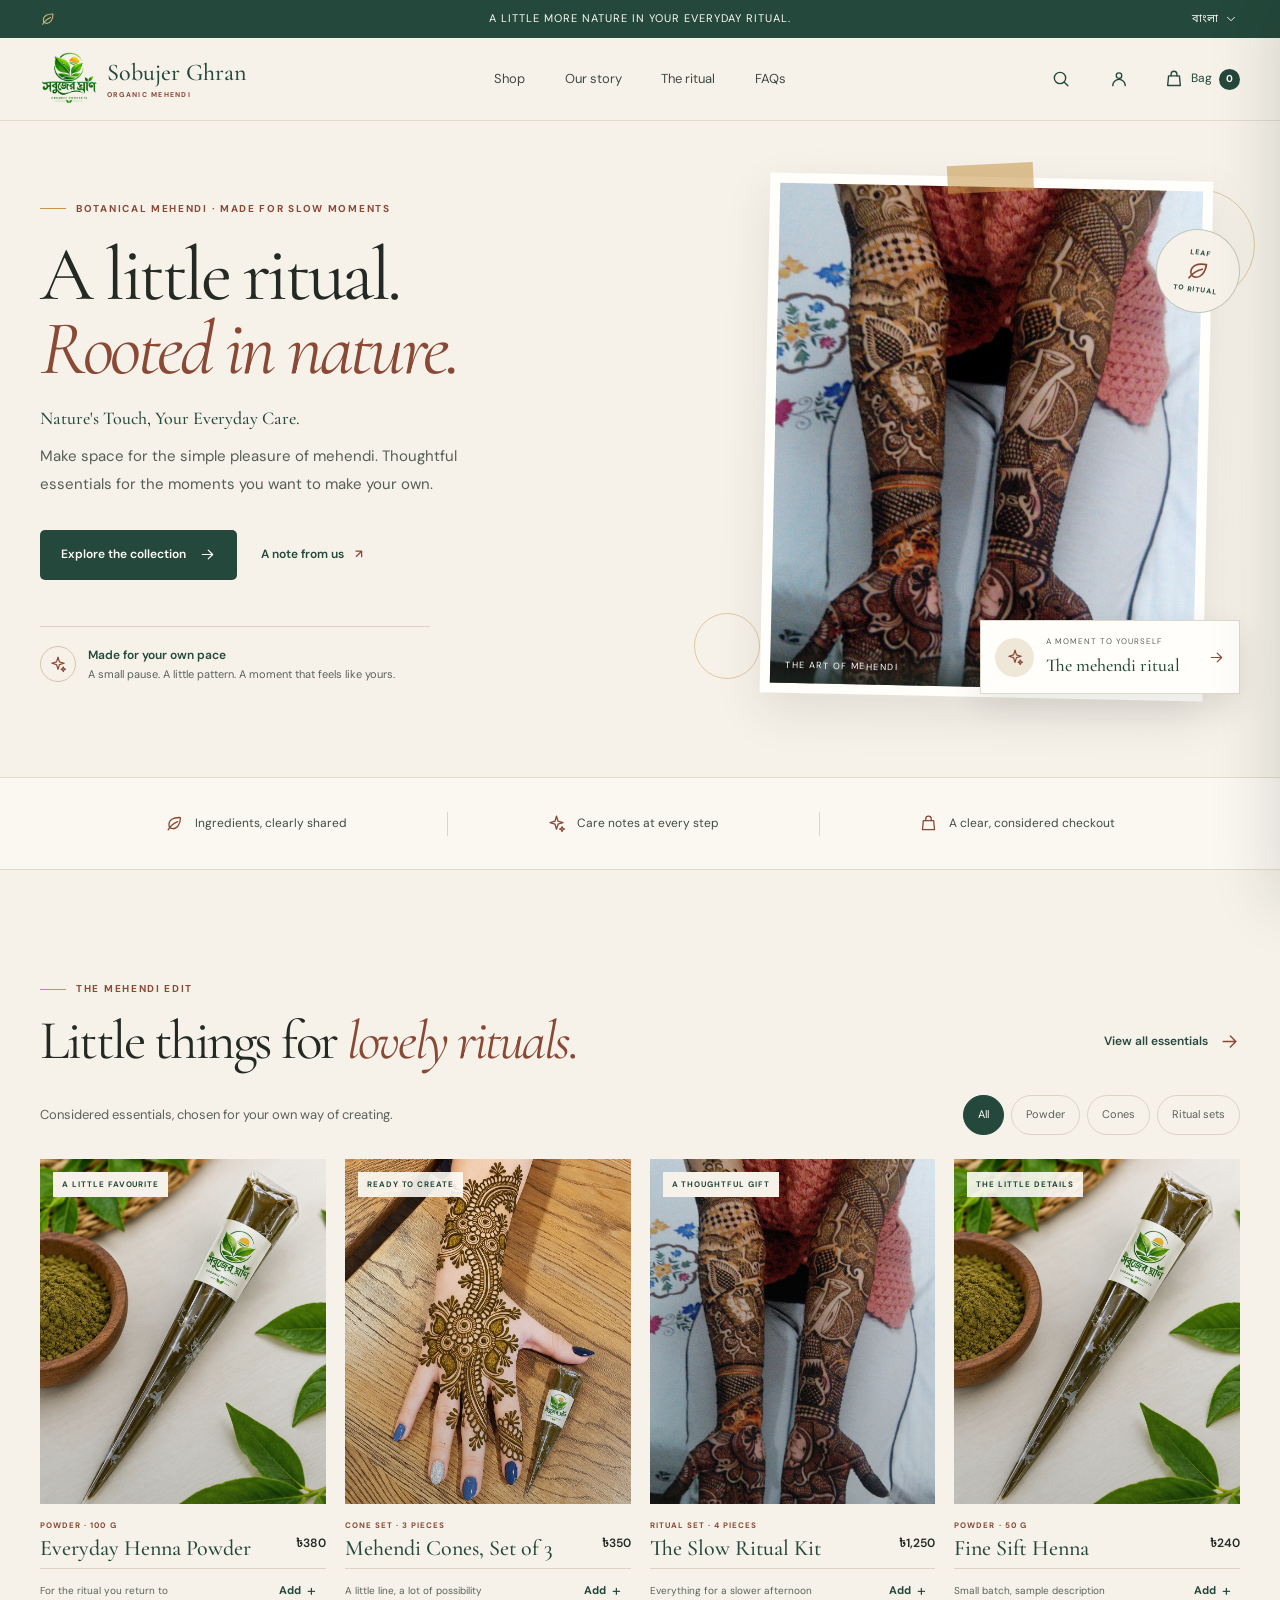
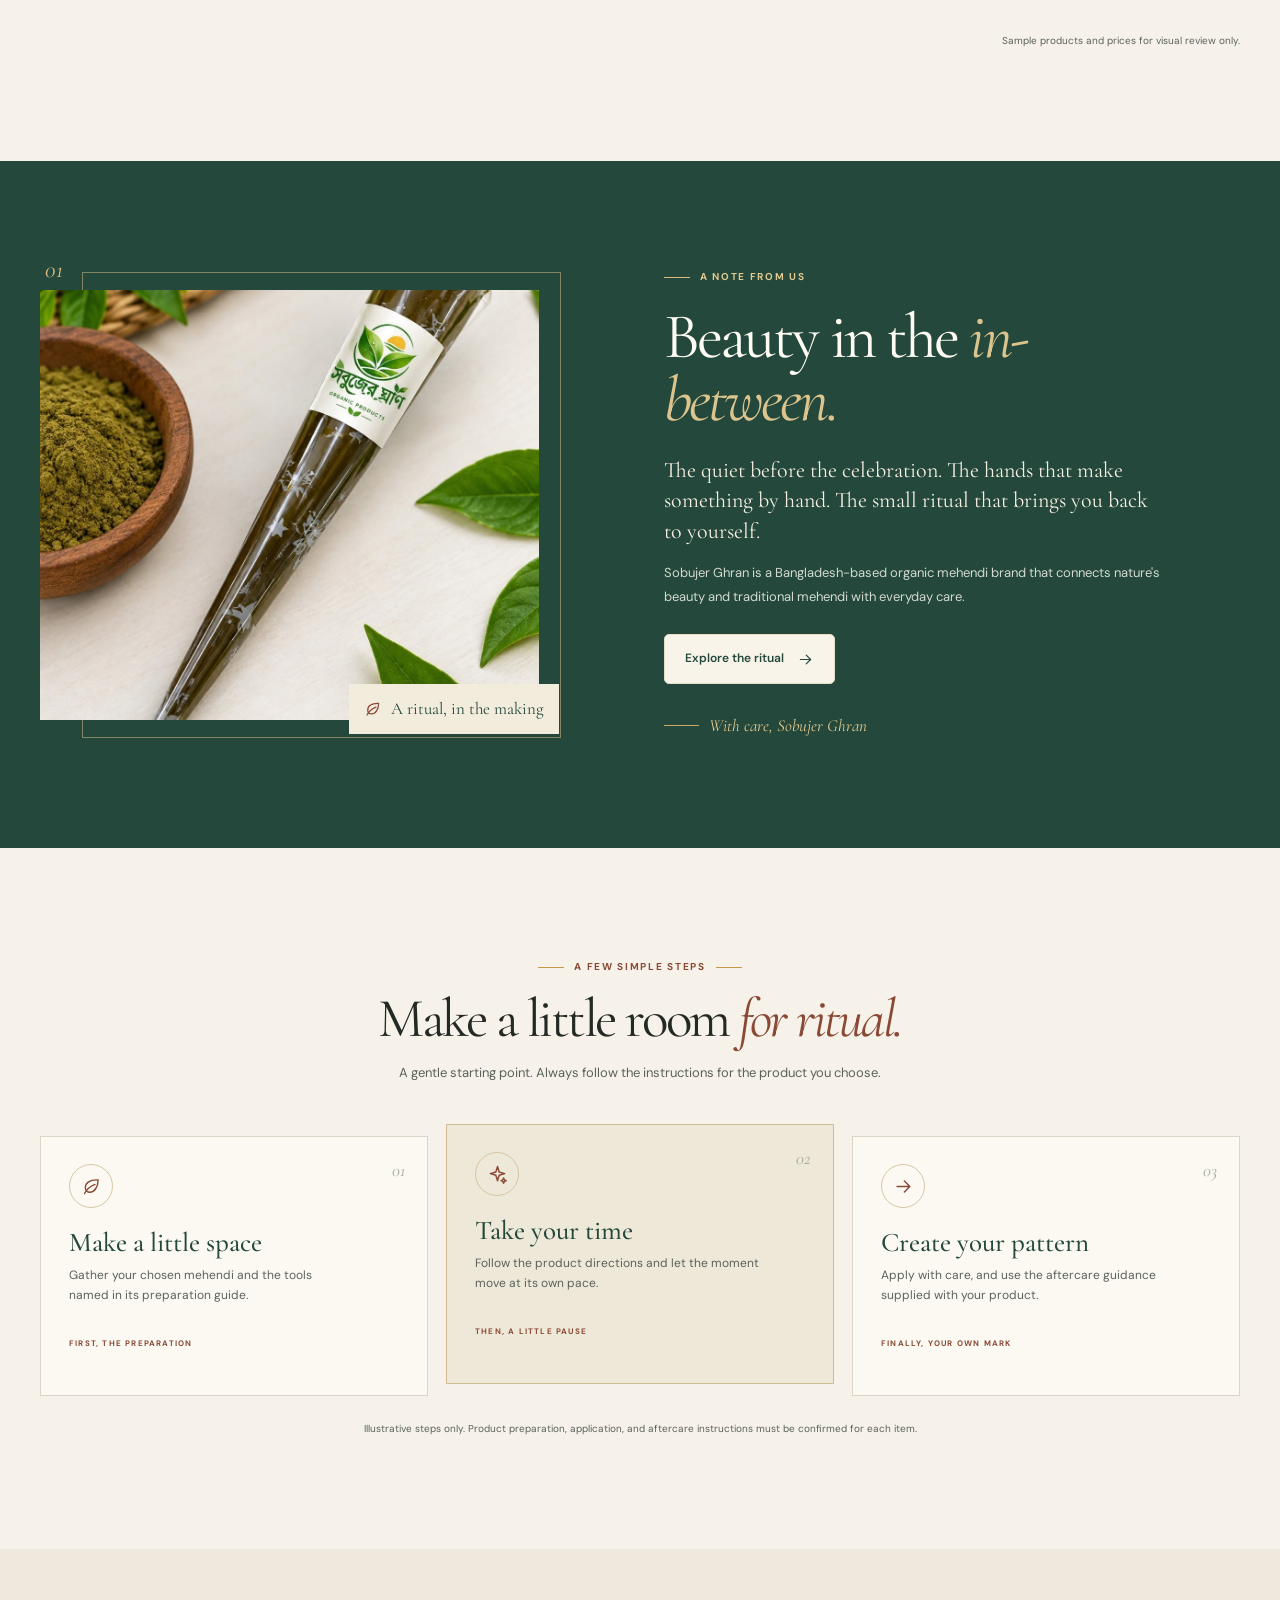
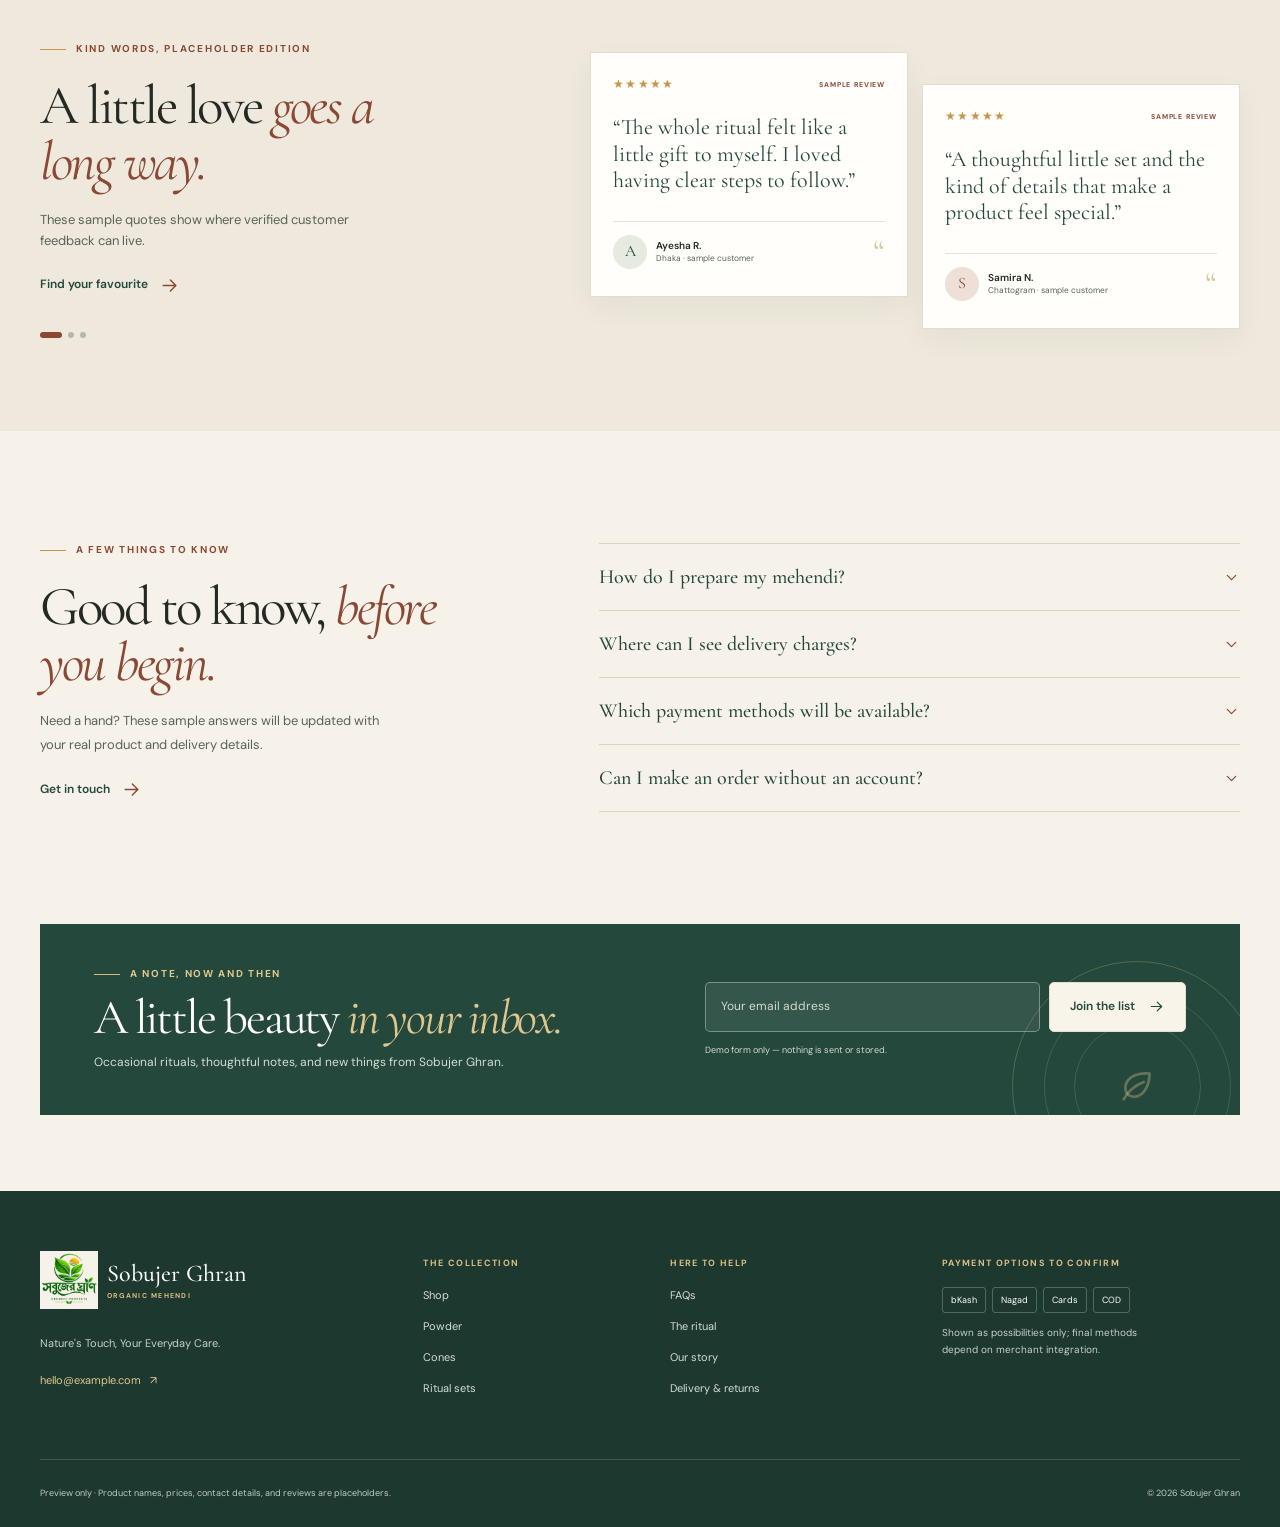
==== index.html @ e9e66926 "Initial website upload" ====
<!doctype html>
<html lang="en">
  <head>
    <meta charset="utf-8">
    <meta name="viewport" content="width=device-width, initial-scale=1">
    <meta name="theme-color" content="#f6f2e9">
    <meta name="description" content="Sobujer Ghran (সবুজের ঘ্রাণ) — Nature's Touch, Your Everyday Care.">
    <title>Sobujer Ghran (সবুজের ঘ্রাণ) — Organic Mehendi</title>
    <link rel="preconnect" href="https://fonts.googleapis.com">
    <link rel="preconnect" href="https://fonts.gstatic.com" crossorigin>
    <link href="https://fonts.googleapis.com/css2?family=Cormorant+Garamond:wght@400;500;600&family=DM+Sans:wght@400;500;600;700&family=Noto+Sans+Bengali:wght@400;500;600;700&family=Noto+Serif+Bengali:wght@400;500;600&display=swap" rel="stylesheet">
    <link rel="stylesheet" href="styles.css">
    <script src="app.js" defer></script>
  </head>
  <body>
    <svg class="icon-library" aria-hidden="true" xmlns="http://www.w3.org/2000/svg">
      <symbol id="i-arrow" viewBox="0 0 24 24"><path d="M4.75 12h14.5M13 5.75 19.25 12 13 18.25"/></symbol>
      <symbol id="i-bag" viewBox="0 0 24 24"><path d="M5.5 8.25h13l1.1 11.5H4.4l1.1-11.5Z"/><path d="M8.5 8.25v-2a3.5 3.5 0 0 1 7 0v2"/></symbol>
      <symbol id="i-search" viewBox="0 0 24 24"><circle cx="10.8" cy="10.8" r="6.8"/><path d="m16 16 4.2 4.2"/></symbol>
      <symbol id="i-user" viewBox="0 0 24 24"><circle cx="12" cy="8" r="3.3"/><path d="M4.5 20a7.5 7.5 0 0 1 15 0"/></symbol>
      <symbol id="i-menu" viewBox="0 0 24 24"><path d="M4 7h16M4 12h16M4 17h16"/></symbol>
      <symbol id="i-close" viewBox="0 0 24 24"><path d="m6 6 12 12M18 6 6 18"/></symbol>
      <symbol id="i-leaf" viewBox="0 0 24 24"><path d="M19.5 4.5C10 4 5 7.8 5 13.2c0 3.1 2.2 5.3 5.1 5.3 5.3 0 9.4-5.8 9.4-14Z"/><path d="M4 20c2.7-5 6.7-8.3 12-10.4"/></symbol>
      <symbol id="i-spark" viewBox="0 0 24 24"><path d="m12 2.8 1.9 6.3 6.3 1.9-6.3 1.9-1.9 6.3-1.9-6.3-6.3-1.9 6.3-1.9L12 2.8Z"/><path d="m19 16 .9 2.1L22 19l-2.1.9L19 22l-.9-2.1L16 19l2.1-.9L19 16Z"/></symbol>
      <symbol id="i-star" viewBox="0 0 24 24"><path d="m12 3 2.7 5.5 6.1.9-4.4 4.3 1 6.1-5.4-2.9-5.4 2.9 1-6.1-4.4-4.3 6.1-.9L12 3Z"/></symbol>
      <symbol id="i-chevron" viewBox="0 0 24 24"><path d="m6 9 6 6 6-6"/></symbol>
    </svg>

    <a class="skip-link" href="#main" data-i18n="skip">Skip to content</a>

    <div class="announcement">
      <div class="announcement__inner">
        <span class="announcement__leaf" aria-hidden="true"><svg class="icon"><use href="#i-leaf"></use></svg></span>
        <p data-i18n="announcement">A little more nature in your everyday ritual.</p>
        <button class="language-switch" id="languageSwitch" type="button" aria-label="Switch language">
          <span data-i18n="language">বাংলা</span>
          <svg class="icon icon--small" aria-hidden="true"><use href="#i-chevron"></use></svg>
        </button>
      </div>
    </div>

    <header class="site-header">
      <div class="header__inner">
        <a class="wordmark" href="#top" aria-label="Sobujer Ghran home" data-i18n-aria="brand.home">
          <img class="wordmark__logo" src="public/brand-assets/logo.png" alt="">
          <span class="wordmark__copy"><span class="wordmark__name" data-i18n="brand.name">Sobujer Ghran</span>
          <span class="wordmark__descriptor" data-i18n="descriptor">ORGANIC MEHENDI</span></span>
        </a>

        <nav class="desktop-nav" id="primaryNav" aria-label="Primary navigation">
          <a href="#shop" data-i18n="nav.shop">Shop</a>
          <a href="#story" data-i18n="nav.story">Our story</a>
          <a href="#ritual" data-i18n="nav.ritual">The ritual</a>
          <a href="#faq" data-i18n="nav.faq">FAQs</a>
        </nav>

        <div class="header-actions">
          <button class="icon-button" id="searchToggle" type="button" aria-label="Search products" data-i18n-aria="search.aria" aria-expanded="false" aria-controls="searchPanel">
            <svg class="icon" aria-hidden="true"><use href="#i-search"></use></svg>
          </button>
          <button class="icon-button account-link" id="accountPreview" type="button" aria-label="Customer account preview">
            <svg class="icon" aria-hidden="true"><use href="#i-user"></use></svg>
          </button>
          <button class="cart-button" id="cartToggle" type="button" aria-label="Open shopping bag" data-i18n-aria="cart.open">
            <svg class="icon" aria-hidden="true"><use href="#i-bag"></use></svg>
            <span class="cart-button__label" data-i18n="bag">Bag</span>
            <span class="cart-count" id="cartCount" aria-label="0 items">0</span>
          </button>
          <button class="icon-button menu-toggle" id="menuToggle" type="button" aria-label="Open menu" data-i18n-aria="menu.open" aria-expanded="false" aria-controls="primaryNav">
            <svg class="icon" aria-hidden="true"><use href="#i-menu"></use></svg>
          </button>
        </div>
      </div>

      <div class="search-panel" id="searchPanel" hidden>
        <label for="productSearch" data-i18n="search.label">Find your ritual</label>
        <div class="search-panel__field">
          <svg class="icon" aria-hidden="true"><use href="#i-search"></use></svg>
          <input id="productSearch" type="search" autocomplete="off" placeholder="Try “henna powder”" data-i18n-placeholder="search.placeholder">
          <button class="search-panel__close" id="searchClose" type="button" aria-label="Close search" data-i18n-aria="search.close">
            <svg class="icon" aria-hidden="true"><use href="#i-close"></use></svg>
          </button>
        </div>
      </div>
    </header>

    <nav class="mobile-dock" aria-label="Mobile navigation">
      <a href="#top" class="mobile-dock__item is-current">
        <svg class="icon" aria-hidden="true"><use href="#i-leaf"></use></svg><span data-i18n="mobile.home">Home</span>
      </a>
      <a href="#shop" class="mobile-dock__item">
        <svg class="icon" aria-hidden="true"><use href="#i-bag"></use></svg><span data-i18n="mobile.shop">Shop</span>
      </a>
      <button class="mobile-dock__item" id="mobileSearch" type="button">
        <svg class="icon" aria-hidden="true"><use href="#i-search"></use></svg><span data-i18n="mobile.search">Search</span>
      </button>
      <button class="mobile-dock__item" id="accountMobile" type="button">
        <svg class="icon" aria-hidden="true"><use href="#i-user"></use></svg><span data-i18n="mobile.account">Account</span>
      </button>
    </nav>

    <main id="main">
      <section class="hero section-wrap" id="top" aria-labelledby="heroTitle">
        <div class="hero__copy">
          <p class="eyebrow"><span class="eyebrow__rule"></span><span data-i18n="hero.eyebrow">BOTANICAL MEHENDI · MADE FOR SLOW MOMENTS</span></p>
          <h1 id="heroTitle"><span data-i18n="hero.line1">A little ritual.</span><br><em data-i18n="hero.line2">Rooted in nature.</em></h1>
          <p class="hero__tagline" data-i18n="brand.tagline">Nature's Touch, Your Everyday Care.</p>
          <p class="hero__description" data-i18n="hero.description">Make space for the simple pleasure of mehendi. Thoughtful essentials for the moments you want to make your own.</p>
          <div class="hero__actions">
            <a class="button button--primary" href="#shop"><span data-i18n="hero.cta">Explore the collection</span><svg class="icon" aria-hidden="true"><use href="#i-arrow"></use></svg></a>
            <a class="text-link" href="#story"><span data-i18n="hero.secondary">A note from us</span><span aria-hidden="true">↗</span></a>
          </div>
          <div class="hero__note">
            <div class="hero__note-mark"><svg class="icon" aria-hidden="true"><use href="#i-spark"></use></svg></div>
            <p><strong data-i18n="hero.noteTitle">Made for your own pace</strong><span data-i18n="hero.note">A small pause. A little pattern. A moment that feels like yours.</span></p>
          </div>
        </div>

        <div class="hero__visual" aria-label="Mehendi inspiration">
          <div class="hero__photo-frame">
            <img src="public/brand-assets/mehndi-ceremony.jpg" alt="Traditional mehendi designs on a pair of hands" data-i18n-alt="hero.imageAlt" fetchpriority="high" width="960" height="1620">
            <span class="hero__photo-caption"><span data-i18n="hero.photoCaption">THE ART OF MEHENDI</span><span>01 / 04</span></span>
          </div>
          <div class="hero__seal" aria-hidden="true"><span>LEAF</span><svg class="icon"><use href="#i-leaf"></use></svg><span>TO RITUAL</span></div>
          <div class="hero__product-note">
            <span class="hero__product-note-icon"><svg class="icon" aria-hidden="true"><use href="#i-spark"></use></svg></span>
            <span><small data-i18n="hero.cardKicker">A MOMENT TO YOURSELF</small><strong data-i18n="hero.cardTitle">The mehendi ritual</strong></span>
            <svg class="icon hero__product-note-arrow" aria-hidden="true"><use href="#i-arrow"></use></svg>
          </div>
          <span class="hero__ornament hero__ornament--one" aria-hidden="true"></span>
          <span class="hero__ornament hero__ornament--two" aria-hidden="true"></span>
        </div>
      </section>

      <section class="promise-strip" aria-label="Our approach">
        <div class="promise-strip__inner">
          <div class="promise"><svg class="icon" aria-hidden="true"><use href="#i-leaf"></use></svg><span data-i18n="promise.ingredients">Ingredients, clearly shared</span></div>
          <span class="promise-separator" aria-hidden="true"></span>
          <div class="promise"><svg class="icon" aria-hidden="true"><use href="#i-spark"></use></svg><span data-i18n="promise.care">Care notes at every step</span></div>
          <span class="promise-separator" aria-hidden="true"></span>
          <div class="promise"><svg class="icon" aria-hidden="true"><use href="#i-bag"></use></svg><span data-i18n="promise.checkout">A clear, considered checkout</span></div>
        </div>
      </section>

      <section class="shop-section section-wrap section-space" id="shop" aria-labelledby="shopTitle">
        <div class="section-heading">
          <div>
            <p class="eyebrow"><span class="eyebrow__rule"></span><span data-i18n="shop.eyebrow">THE MEHENDI EDIT</span></p>
            <h2 id="shopTitle"><span data-i18n="shop.titleStart">Little things for</span> <em data-i18n="shop.titleEnd">lovely rituals.</em></h2>
          </div>
          <a class="text-link section-heading__link" href="#shop"><span data-i18n="shop.link">View all essentials</span><svg class="icon" aria-hidden="true"><use href="#i-arrow"></use></svg></a>
        </div>
        <div class="product-toolbar">
          <p data-i18n="shop.subheading">Considered essentials, chosen for your own way of creating.</p>
          <div class="filter-list" role="group" aria-label="Filter products">
            <button class="filter-chip is-selected" type="button" data-filter="all" aria-pressed="true" data-i18n="filter.all">All</button>
            <button class="filter-chip" type="button" data-filter="powder" aria-pressed="false" data-i18n="filter.powder">Powder</button>
            <button class="filter-chip" type="button" data-filter="cones" aria-pressed="false" data-i18n="filter.cones">Cones</button>
            <button class="filter-chip" type="button" data-filter="sets" aria-pressed="false" data-i18n="filter.sets">Ritual sets</button>
          </div>
        </div>

        <div class="product-grid" id="productGrid">
          <article class="product-card" data-category="powder" data-search="henna powder everyday">
            <a class="product-card__image product-card__image--powder" href="#story" aria-label="View Everyday Henna Powder">
              <span class="product-card__badge" data-i18n="product.badge.bestseller">A LITTLE FAVOURITE</span>
              <img src="public/brand-assets/product-02.jpg" alt="Henna cone with a bowl of henna powder" data-i18n-alt="product.powderImageAlt" loading="lazy" width="1086" height="1448">
              <span class="product-card__quick" data-i18n="product.view">Discover</span>
            </a>
            <div class="product-card__details">
              <div><p class="product-card__type" data-i18n="product.type.powder">POWDER · 100 G</p><h3 data-i18n="product.powder">Everyday Henna Powder</h3></div>
              <span class="product-price" data-price="380"></span>
            </div>
            <div class="product-card__footer"><span data-i18n="product.detail.powder">For the ritual you return to</span><button class="add-button" type="button" data-add="powder" aria-label="Add Everyday Henna Powder to bag" data-i18n-aria="product.addAria.powder"><span data-i18n="product.add">Add</span><span aria-hidden="true">+</span></button></div>
          </article>

          <article class="product-card" data-category="cones" data-search="henna cone mehendi">
            <a class="product-card__image product-card__image--cone" href="#ritual" aria-label="View Mehendi Cones">
              <span class="product-card__badge product-card__badge--quiet" data-i18n="product.badge.ready">READY TO CREATE</span>
              <img src="public/brand-assets/product-01.png" alt="Henna cone beside an intricately decorated hand" data-i18n-alt="product.coneImageAlt" loading="lazy" width="1254" height="1254">
              <span class="product-card__quick" data-i18n="product.view">Discover</span>
            </a>
            <div class="product-card__details">
              <div><p class="product-card__type" data-i18n="product.type.cones">CONE SET · 3 PIECES</p><h3 data-i18n="product.cones">Mehendi Cones, Set of 3</h3></div>
              <span class="product-price" data-price="350"></span>
            </div>
            <div class="product-card__footer"><span data-i18n="product.detail.cones">A little line, a lot of possibility</span><button class="add-button" type="button" data-add="cones" aria-label="Add Mehendi Cones to bag" data-i18n-aria="product.addAria.cones"><span data-i18n="product.add">Add</span><span aria-hidden="true">+</span></button></div>
          </article>

          <article class="product-card" data-category="sets" data-search="ritual kit henna set">
            <a class="product-card__image product-card__image--kit" href="#ritual" aria-label="View The Slow Ritual Kit">
              <span class="product-card__badge" data-i18n="product.badge.gift">A THOUGHTFUL GIFT</span>
              <img src="public/brand-assets/mehndi-ceremony.jpg" alt="Hands decorated with traditional mehendi" data-i18n-alt="product.kitImageAlt" loading="lazy" width="960" height="1620">
              <span class="product-card__quick" data-i18n="product.view">Discover</span>
            </a>
            <div class="product-card__details">
              <div><p class="product-card__type" data-i18n="product.type.kit">RITUAL SET · 4 PIECES</p><h3 data-i18n="product.kit">The Slow Ritual Kit</h3></div>
              <span class="product-price" data-price="1250"></span>
            </div>
            <div class="product-card__footer"><span data-i18n="product.detail.kit">Everything for a slower afternoon</span><button class="add-button" type="button" data-add="kit" aria-label="Add The Slow Ritual Kit to bag" data-i18n-aria="product.addAria.kit"><span data-i18n="product.add">Add</span><span aria-hidden="true">+</span></button></div>
          </article>

          <article class="product-card" data-category="powder" data-search="henna powder detail fine">
            <a class="product-card__image product-card__image--detail" href="#story" aria-label="View Fine Sift Henna">
              <span class="product-card__badge product-card__badge--quiet" data-i18n="product.badge.detail">THE LITTLE DETAILS</span>
              <img src="public/brand-assets/product-02.jpg" alt="Henna cone with a bowl of henna powder" data-i18n-alt="product.powderImageAlt" loading="lazy" width="1086" height="1448">
              <span class="product-card__quick" data-i18n="product.view">Discover</span>
            </a>
            <div class="product-card__details">
              <div><p class="product-card__type" data-i18n="product.type.fine">POWDER · 50 G</p><h3 data-i18n="product.fine">Fine Sift Henna</h3></div>
              <span class="product-price" data-price="240"></span>
            </div>
            <div class="product-card__footer"><span data-i18n="product.detail.fine">Small batch, sample description</span><button class="add-button" type="button" data-add="fine" aria-label="Add Fine Sift Henna to bag" data-i18n-aria="product.addAria.fine"><span data-i18n="product.add">Add</span><span aria-hidden="true">+</span></button></div>
          </article>
        </div>
        <p class="empty-search" id="emptySearch" hidden data-i18n="search.empty">No matching rituals yet. Try another word.</p>
        <p class="sample-note" data-i18n="sample.note">Sample products and prices for visual review only.</p>
      </section>

      <section class="story-section" id="story" aria-labelledby="storyTitle">
        <div class="story-section__inner section-wrap">
          <div class="story-photo">
            <img src="public/brand-assets/product-02.jpg" alt="Henna cone with a bowl of henna powder" data-i18n-alt="story.imageAlt" loading="lazy" width="1086" height="1448">
            <div class="story-photo__caption"><svg class="icon" aria-hidden="true"><use href="#i-leaf"></use></svg><span data-i18n="story.imageCaption">A ritual, in the making</span></div>
            <span class="story-photo__number" aria-hidden="true">01</span>
          </div>
          <div class="story-copy">
            <p class="eyebrow eyebrow--light"><span class="eyebrow__rule"></span><span data-i18n="story.eyebrow">A NOTE FROM US</span></p>
            <h2 id="storyTitle"><span data-i18n="story.titleStart">Beauty in the</span> <em data-i18n="story.titleEnd">in-between.</em></h2>
            <p class="story-copy__lead" data-i18n="story.lead">The quiet before the celebration. The hands that make something by hand. The small ritual that brings you back to yourself.</p>
            <p class="story-copy__body" data-i18n="story.body">Sobujer Ghran is a Bangladesh-based organic mehendi brand that connects nature's beauty and traditional mehendi with everyday care.</p>
            <a class="button button--light" href="#ritual"><span data-i18n="story.cta">Explore the ritual</span><svg class="icon" aria-hidden="true"><use href="#i-arrow"></use></svg></a>
            <div class="story-signoff"><span class="story-signoff__line"></span><span data-i18n="story.signoff">With care, Sobujer Ghran</span></div>
          </div>
        </div>
      </section>

      <section class="ritual-section section-wrap section-space" id="ritual" aria-labelledby="ritualTitle">
        <div class="section-heading section-heading--center">
          <div>
            <p class="eyebrow eyebrow--center"><span class="eyebrow__rule"></span><span data-i18n="ritual.eyebrow">A FEW SIMPLE STEPS</span><span class="eyebrow__rule"></span></p>
            <h2 id="ritualTitle"><span data-i18n="ritual.titleStart">Make a little room</span> <em data-i18n="ritual.titleEnd">for ritual.</em></h2>
            <p class="section-heading__description" data-i18n="ritual.description">A gentle starting point. Always follow the instructions for the product you choose.</p>
          </div>
        </div>
        <div class="ritual-steps">
          <article class="ritual-step">
            <span class="ritual-step__number">01</span>
            <span class="ritual-step__icon"><svg class="icon" aria-hidden="true"><use href="#i-leaf"></use></svg></span>
            <h3 data-i18n="ritual.step1.title">Make a little space</h3>
            <p data-i18n="ritual.step1.body">Gather your chosen mehendi and the tools named in its preparation guide.</p>
            <span class="ritual-step__foot">FIRST, THE PREPARATION</span>
          </article>
          <article class="ritual-step ritual-step--featured">
            <span class="ritual-step__number">02</span>
            <span class="ritual-step__icon"><svg class="icon" aria-hidden="true"><use href="#i-spark"></use></svg></span>
            <h3 data-i18n="ritual.step2.title">Take your time</h3>
            <p data-i18n="ritual.step2.body">Follow the product directions and let the moment move at its own pace.</p>
            <span class="ritual-step__foot">THEN, A LITTLE PAUSE</span>
          </article>
          <article class="ritual-step">
            <span class="ritual-step__number">03</span>
            <span class="ritual-step__icon"><svg class="icon" aria-hidden="true"><use href="#i-arrow"></use></svg></span>
            <h3 data-i18n="ritual.step3.title">Create your pattern</h3>
            <p data-i18n="ritual.step3.body">Apply with care, and use the aftercare guidance supplied with your product.</p>
            <span class="ritual-step__foot">FINALLY, YOUR OWN MARK</span>
          </article>
        </div>
        <p class="ritual-disclaimer" data-i18n="ritual.disclaimer">Illustrative steps only. Product preparation, application, and aftercare instructions must be confirmed for each item.</p>
      </section>

      <section class="review-section" aria-labelledby="reviewTitle">
        <div class="review-section__inner section-wrap">
          <div class="review-intro">
            <p class="eyebrow"><span class="eyebrow__rule"></span><span data-i18n="review.eyebrow">KIND WORDS, PLACEHOLDER EDITION</span></p>
            <h2 id="reviewTitle"><span data-i18n="review.titleStart">A little love</span> <em data-i18n="review.titleEnd">goes a long way.</em></h2>
            <p data-i18n="review.description">These sample quotes show where verified customer feedback can live.</p>
            <a class="text-link" href="#shop"><span data-i18n="review.cta">Find your favourite</span><svg class="icon" aria-hidden="true"><use href="#i-arrow"></use></svg></a>
            <div class="review-pager" aria-hidden="true"><span class="review-pager__active"></span><span></span><span></span></div>
          </div>
          <div class="review-cards">
            <figure class="review-card review-card--one">
              <div class="review-card__stars" aria-label="Five out of five sample stars" data-i18n-aria="review.stars"><span>★★★★★</span><small data-i18n="review.sample">SAMPLE REVIEW</small></div>
              <blockquote data-i18n="review.quote1">“The whole ritual felt like a little gift to myself. I loved having clear steps to follow.”</blockquote>
              <figcaption><span class="review-avatar">A</span><span><strong data-i18n="review.name1">Ayesha R.</strong><small data-i18n="review.location1">Dhaka · sample customer</small></span><span class="review-card__mark">“</span></figcaption>
            </figure>
            <figure class="review-card review-card--two">
              <div class="review-card__stars" aria-label="Five out of five sample stars" data-i18n-aria="review.stars"><span>★★★★★</span><small data-i18n="review.sample">SAMPLE REVIEW</small></div>
              <blockquote data-i18n="review.quote2">“A thoughtful little set and the kind of details that make a product feel special.”</blockquote>
              <figcaption><span class="review-avatar review-avatar--clay">S</span><span><strong data-i18n="review.name2">Samira N.</strong><small data-i18n="review.location2">Chattogram · sample customer</small></span><span class="review-card__mark">“</span></figcaption>
            </figure>
          </div>
        </div>
      </section>

      <section class="faq-section section-wrap section-space" id="faq" aria-labelledby="faqTitle">
        <div class="faq-intro">
          <p class="eyebrow"><span class="eyebrow__rule"></span><span data-i18n="faq.eyebrow">A FEW THINGS TO KNOW</span></p>
          <h2 id="faqTitle"><span data-i18n="faq.titleStart">Good to know,</span> <em data-i18n="faq.titleEnd">before you begin.</em></h2>
          <p data-i18n="faq.description">Need a hand? These sample answers will be updated with your real product and delivery details.</p>
          <a class="text-link" href="#footer"><span data-i18n="faq.contact">Get in touch</span><svg class="icon" aria-hidden="true"><use href="#i-arrow"></use></svg></a>
        </div>
        <div class="faq-list">
          <details class="faq-item">
            <summary><span data-i18n="faq.q1">How do I prepare my mehendi?</span><svg class="icon" aria-hidden="true"><use href="#i-chevron"></use></svg></summary>
            <p data-i18n="faq.a1">Preparation varies by product. Follow the directions supplied with the item you choose; the ritual steps above are illustrative only.</p>
          </details>
          <details class="faq-item">
            <summary><span data-i18n="faq.q2">Where can I see delivery charges?</span><svg class="icon" aria-hidden="true"><use href="#i-chevron"></use></svg></summary>
            <p data-i18n="faq.a2">In the finished store, delivery availability, estimated timing, and any charge should be shown for your area before you place an order.</p>
          </details>
          <details class="faq-item">
            <summary><span data-i18n="faq.q3">Which payment methods will be available?</span><svg class="icon" aria-hidden="true"><use href="#i-chevron"></use></svg></summary>
            <p data-i18n="faq.a3">bKash, Nagad, cards, and Cash on Delivery are possibilities, subject to merchant integration and service coverage. This visual prototype does not process payments.</p>
          </details>
          <details class="faq-item">
            <summary><span data-i18n="faq.q4">Can I make an order without an account?</span><svg class="icon" aria-hidden="true"><use href="#i-chevron"></use></svg></summary>
            <p data-i18n="faq.a4">The proposed store experience supports guest checkout. Account, order, and delivery features are not connected in this prototype.</p>
          </details>
        </div>
      </section>

      <section class="newsletter section-wrap" aria-labelledby="newsletterTitle">
        <div class="newsletter__ornament" aria-hidden="true"><svg class="icon"><use href="#i-leaf"></use></svg></div>
        <div class="newsletter__copy">
          <p class="eyebrow eyebrow--light"><span class="eyebrow__rule"></span><span data-i18n="newsletter.eyebrow">A NOTE, NOW AND THEN</span></p>
          <h2 id="newsletterTitle"><span data-i18n="newsletter.titleStart">A little beauty</span> <em data-i18n="newsletter.titleEnd">in your inbox.</em></h2>
          <p data-i18n="newsletter.description">Occasional rituals, thoughtful notes, and new things from Sobujer Ghran.</p>
        </div>
        <form class="newsletter-form" id="newsletterForm">
          <label class="sr-only" for="newsletterEmail" data-i18n="newsletter.label">Your email address</label>
          <input id="newsletterEmail" type="email" placeholder="Your email address" autocomplete="email" required data-i18n-placeholder="newsletter.placeholder">
          <button class="button button--light" type="submit"><span data-i18n="newsletter.cta">Join the list</span><svg class="icon" aria-hidden="true"><use href="#i-arrow"></use></svg></button>
          <p data-i18n="newsletter.fineprint">Demo form only — nothing is sent or stored.</p>
        </form>
      </section>
    </main>

    <footer class="site-footer" id="footer">
      <div class="footer-main section-wrap">
        <div class="footer-brand">
          <a class="wordmark wordmark--footer" href="#top" aria-label="Sobujer Ghran home" data-i18n-aria="brand.home">
            <img class="wordmark__logo" src="public/brand-assets/logo.png" alt="">
            <span class="wordmark__copy"><span class="wordmark__name" data-i18n="brand.name">Sobujer Ghran</span>
            <span class="wordmark__descriptor" data-i18n="descriptor">ORGANIC MEHENDI</span></span>
          </a>
          <p data-i18n="footer.tagline">Nature's Touch, Your Everyday Care.</p>
          <a class="footer-email" href="mailto:hello@example.com">hello@example.com <span aria-hidden="true">↗</span></a>
        </div>
        <div class="footer-column">
          <h2 data-i18n="footer.shop">THE COLLECTION</h2>
          <a href="#shop" data-i18n="nav.shop">Shop</a>
          <a href="#shop" data-i18n="filter.powder">Powder</a>
          <a href="#shop" data-i18n="filter.cones">Cones</a>
          <a href="#shop" data-i18n="filter.sets">Ritual sets</a>
        </div>
        <div class="footer-column">
          <h2 data-i18n="footer.help">HERE TO HELP</h2>
          <a href="#faq" data-i18n="nav.faq">FAQs</a>
          <a href="#ritual" data-i18n="nav.ritual">The ritual</a>
          <a href="#story" data-i18n="nav.story">Our story</a>
          <a href="#faq" data-i18n="footer.delivery">Delivery & returns</a>
        </div>
        <div class="footer-payment">
          <h2 data-i18n="footer.payment">PAYMENT OPTIONS TO CONFIRM</h2>
          <div class="payment-chips" aria-label="Potential payment options, subject to merchant setup">
            <span>bKash</span><span>Nagad</span><span>Cards</span><span>COD</span>
          </div>
          <p data-i18n="footer.paymentNote">Shown as possibilities only; final methods depend on merchant integration.</p>
        </div>
      </div>
      <div class="footer-bottom section-wrap">
        <p data-i18n="footer.demo">Preview only · Product names, prices, contact details, and reviews are placeholders.</p>
        <span>© <span id="currentYear"></span> <span data-i18n="footer.rights">Sobujer Ghran</span></span>
      </div>
    </footer>

    <div class="drawer-backdrop" id="drawerBackdrop" hidden></div>
    <aside class="cart-drawer" id="cartDrawer" aria-labelledby="cartTitle" aria-modal="true" role="dialog" aria-hidden="true" inert>
      <div class="cart-drawer__head">
        <div><p class="eyebrow"><span class="eyebrow__rule"></span><span data-i18n="cart.kicker">YOUR SELECTION</span></p><h2 id="cartTitle" data-i18n="cart.title">Your bag</h2></div>
        <button class="icon-button" id="cartClose" type="button" aria-label="Close shopping bag" data-i18n-aria="cart.close"><svg class="icon" aria-hidden="true"><use href="#i-close"></use></svg></button>
      </div>
      <div class="cart-items" id="cartItems"></div>
      <div class="cart-empty" id="cartEmpty">
        <span class="cart-empty__icon"><svg class="icon" aria-hidden="true"><use href="#i-bag"></use></svg></span>
        <h3 data-i18n="cart.emptyTitle">A little room for something lovely.</h3>
        <p data-i18n="cart.emptyBody">Your bag is waiting for its first ritual.</p>
        <a class="button button--primary" href="#shop" id="continueShopping" data-i18n="cart.continue">Explore the collection</a>
      </div>
      <div class="cart-drawer__bottom" id="cartBottom" hidden>
        <div class="cart-subtotal"><span data-i18n="cart.subtotal">Subtotal</span><strong id="cartSubtotal">৳0</strong></div>
        <p data-i18n="cart.shipping">Delivery and payment options would be confirmed at checkout.</p>
        <button class="button button--primary button--full" id="checkoutPreview" type="button"><span data-i18n="cart.checkout">Continue to checkout</span><svg class="icon" aria-hidden="true"><use href="#i-arrow"></use></svg></button>
        <span class="cart-demo-note" data-i18n="cart.demo">Preview only · no order or payment is submitted</span>
      </div>
    </aside>

    <div class="toast" id="toast" role="status" aria-live="polite" aria-atomic="true"></div>
  </body>
</html>
---- styles.css ----
:root {
  color-scheme: light;
  --forest: #24483b;
  --forest-deep: #1d382f;
  --clay: #8a4935;
  --brass: #c6954a;
  --ivory: #f6f2e9;
  --surface: #fffefa;
  --ink: #232923;
  --moss: #5b625b;
  --sand: #dcd5c7;
  --mist: #e9eee5;
  --serif: "Cormorant Garamond", "Noto Serif Bengali", Georgia, serif;
  --sans: "DM Sans", "Noto Sans Bengali", Arial, sans-serif;
  --bangla-serif: "Noto Serif Bengali", Georgia, serif;
  --radius-sm: 5px;
  --radius-md: 12px;
  --radius-lg: 20px;
  --shadow-soft: 0 18px 48px rgba(35, 41, 35, .10);
  --content: 1240px;
}

* { box-sizing: border-box; }
html { scroll-behavior: smooth; scroll-padding-top: 110px; }
body {
  margin: 0;
  background: var(--ivory);
  color: var(--ink);
  font-family: var(--sans);
  font-size: 16px;
  line-height: 1.6;
  -webkit-font-smoothing: antialiased;
}
body.drawer-open { overflow: hidden; }
button, input { font: inherit; }
button, a { -webkit-tap-highlight-color: transparent; }
button { color: inherit; }
a { color: inherit; text-decoration: none; }
img { display: block; max-width: 100%; }
svg.icon { width: 21px; height: 21px; fill: none; stroke: currentColor; stroke-width: 1.65; stroke-linecap: round; stroke-linejoin: round; }
.icon--small { width: 14px !important; height: 14px !important; }
.icon-library { position: absolute; width: 0; height: 0; overflow: hidden; }
[hidden] { display: none !important; }

:focus-visible {
  outline: 2px solid var(--forest);
  outline-offset: 2px;
  box-shadow: 0 0 0 4px var(--ivory);
}
.skip-link {
  position: fixed;
  z-index: 1000;
  top: 10px;
  left: 10px;
  transform: translateY(-160%);
  background: var(--forest);
  color: #fffefa;
  padding: 10px 16px;
  border-radius: var(--radius-sm);
}
.skip-link:focus { transform: translateY(0); }
.sr-only {
  position: absolute;
  width: 1px;
  height: 1px;
  padding: 0;
  margin: -1px;
  overflow: hidden;
  clip: rect(0, 0, 0, 0);
  white-space: nowrap;
  border: 0;
}
.section-wrap { width: min(var(--content), calc(100% - 80px)); margin-inline: auto; }
.section-space { padding-block: 112px; }

.announcement {
  min-height: 38px;
  color: #fdfbf4;
  background: var(--forest);
  font-size: 11px;
  letter-spacing: .09em;
  text-transform: uppercase;
}
.announcement__inner {
  width: min(var(--content), calc(100% - 80px));
  min-height: 38px;
  margin: auto;
  display: grid;
  grid-template-columns: 1fr auto 1fr;
  align-items: center;
}
.announcement__inner > p { margin: 0; text-align: center; }
.announcement__leaf { justify-self: start; color: #d2b37b; display: flex; }
.announcement__leaf .icon { width: 16px; height: 16px; }
.language-switch {
  justify-self: end;
  display: inline-flex;
  align-items: center;
  gap: 5px;
  min-height: 36px;
  border: 0;
  padding: 0 2px;
  color: #fdfbf4;
  background: transparent;
  cursor: pointer;
  font-size: 11px;
  letter-spacing: .06em;
}
.language-switch:hover { color: #e2c98e; }

.site-header {
  position: sticky;
  top: 0;
  z-index: 30;
  background: rgba(246, 242, 233, .97);
  border-bottom: 1px solid rgba(220, 213, 199, .75);
  backdrop-filter: blur(14px);
}
.header__inner {
  width: min(var(--content), calc(100% - 80px));
  min-height: 82px;
  margin: auto;
  display: grid;
  grid-template-columns: 1fr auto 1fr;
  align-items: center;
}
.wordmark { display: inline-flex; width: max-content; align-items: center; gap: 9px; line-height: 1; }
.wordmark__logo { width: 58px; height: 58px; flex: 0 0 58px; object-fit: contain; }
.wordmark__copy { display: flex; flex-direction: column; }
.wordmark__name { color: var(--forest); font-family: var(--serif); font-size: 24px; font-weight: 500; }
.wordmark__descriptor { margin-top: 6px; color: var(--clay); font-size: 7px; font-weight: 700; letter-spacing: .18em; }
.desktop-nav { display: flex; align-items: center; gap: clamp(24px, 3.1vw, 46px); }
.desktop-nav a {
  position: relative;
  padding: 10px 0;
  color: #414941;
  font-size: 13px;
  transition: color .18s ease;
}
.desktop-nav a::after {
  position: absolute;
  right: 0;
  bottom: 4px;
  left: 0;
  height: 1px;
  background: var(--clay);
  content: "";
  transform: scaleX(0);
  transform-origin: left;
  transition: transform .2s ease;
}
.desktop-nav a:hover { color: var(--clay); }
.desktop-nav a:hover::after { transform: scaleX(1); }
.header-actions { justify-self: end; display: flex; align-items: center; gap: 14px; }
.icon-button, .cart-button {
  position: relative;
  display: inline-flex;
  min-width: 44px;
  min-height: 44px;
  align-items: center;
  justify-content: center;
  border: 0;
  border-radius: 50%;
  background: transparent;
  color: var(--forest);
  cursor: pointer;
  transition: background .2s ease, color .2s ease;
}
.icon-button:hover, .cart-button:hover { background: #e8e9de; color: var(--clay); }
.icon-button .icon, .cart-button .icon { width: 20px; height: 20px; }
.cart-button { gap: 7px; padding: 0 0 0 9px; border-radius: 24px; }
.cart-button__label { font-size: 12px; }
.cart-count {
  display: inline-grid;
  width: 21px;
  height: 21px;
  place-items: center;
  border-radius: 50%;
  background: var(--forest);
  color: #fffefa;
  font-size: 10px;
  font-weight: 700;
}
.menu-toggle, .mobile-dock { display: none; }
.search-panel {
  width: min(var(--content), calc(100% - 80px));
  padding: 0 0 22px;
  margin: auto;
  animation: panel-in .18s ease both;
}
.search-panel > label { display: block; margin-bottom: 7px; color: var(--moss); font-size: 11px; letter-spacing: .08em; text-transform: uppercase; }
.search-panel__field { display: flex; align-items: center; gap: 10px; padding: 0 14px; border: 1px solid var(--sand); background: var(--surface); }
.search-panel__field > .icon { color: var(--clay); }
.search-panel__field input { width: 100%; min-height: 48px; border: 0; outline: 0; background: transparent; color: var(--ink); }
.search-panel__close { display: grid; width: 40px; height: 40px; place-items: center; border: 0; background: transparent; color: var(--forest); cursor: pointer; }

.hero {
  display: grid;
  grid-template-columns: 1fr 1fr;
  gap: clamp(50px, 8vw, 108px);
  align-items: center;
  min-height: 635px;
  padding-block: 56px 70px;
}
.hero__copy { position: relative; z-index: 2; padding-block: 20px; }
.eyebrow {
  display: flex;
  align-items: center;
  gap: 10px;
  margin: 0 0 22px;
  color: var(--clay);
  font-size: 10px;
  font-weight: 700;
  letter-spacing: .17em;
  line-height: 1.4;
}
.eyebrow__rule { display: inline-block; width: 26px; height: 1px; flex: 0 0 26px; background: var(--brass); }
.hero h1, .section-heading h2, .story-copy h2, .review-intro h2, .faq-intro h2, .newsletter h2 {
  margin: 0;
  font-family: var(--serif);
  font-size: clamp(50px, 6vw, 78px);
  font-weight: 400;
  letter-spacing: -.045em;
  line-height: .96;
}
h1 em, h2 em { color: var(--clay); font-weight: 400; }
.hero__tagline { max-width: 440px; margin: 20px 0 0; color: var(--forest); font-family: var(--serif); font-size: 18px; font-weight: 500; line-height: 1.55; }
.hero__description { max-width: 440px; margin: 10px 0 0; color: #565e56; font-size: 15px; line-height: 1.85; }
.hero__actions { display: flex; flex-wrap: wrap; align-items: center; gap: 24px; margin-top: 31px; }
.button {
  display: inline-flex;
  min-height: 50px;
  align-items: center;
  justify-content: center;
  gap: 13px;
  padding: 0 20px;
  border: 1px solid transparent;
  border-radius: var(--radius-sm);
  cursor: pointer;
  font-size: 12px;
  font-weight: 600;
  transition: transform .18s ease, background .18s ease, border-color .18s ease, color .18s ease;
}
.button .icon { width: 17px; height: 17px; transition: transform .18s ease; }
.button:hover { transform: translateY(-2px); }
.button:hover .icon { transform: translateX(3px); }
.button--primary { background: var(--forest); color: #fffefa; }
.button--primary:hover { background: var(--forest-deep); }
.button--light { border-color: #e8ddc8; background: #f9f4e9; color: var(--forest); }
.button--light:hover { background: #fffefa; }
.button--full { width: 100%; }
.text-link { display: inline-flex; min-height: 44px; align-items: center; gap: 11px; color: var(--forest); font-size: 12px; font-weight: 600; }
.text-link > span:last-child, .text-link > .icon { color: var(--clay); transition: transform .18s ease; }
.text-link:hover > span:last-child, .text-link:hover > .icon { transform: translateX(3px); }
.hero__note { display: flex; align-items: center; gap: 12px; max-width: 390px; margin-top: 46px; padding-top: 19px; border-top: 1px solid var(--sand); }
.hero__note-mark { display: grid; width: 36px; height: 36px; flex: 0 0 36px; place-items: center; border: 1px solid #d5c6a9; border-radius: 50%; color: var(--clay); }
.hero__note-mark .icon { width: 18px; height: 18px; }
.hero__note p { display: flex; flex-direction: column; gap: 2px; margin: 0; font-size: 11px; line-height: 1.5; }
.hero__note strong { color: var(--forest); font-size: 12px; font-weight: 600; }
.hero__note span { color: var(--moss); }

.hero__visual { position: relative; min-height: 530px; }
.hero__photo-frame {
  position: absolute;
  top: 0;
  right: 32px;
  width: min(85%, 443px);
  height: 520px;
  padding: 10px;
  background: #fffefa;
  box-shadow: var(--shadow-soft);
  transform: rotate(1.2deg);
}
.hero__photo-frame::before { position: absolute; z-index: 1; top: -13px; left: 40%; width: 86px; height: 28px; background: rgba(198, 149, 74, .55); content: ""; transform: rotate(-4deg); }
.hero__photo-frame img { width: 100%; height: 100%; object-fit: cover; object-position: center 38%; }
.hero__photo-caption { position: absolute; right: 10px; bottom: 10px; left: 10px; display: flex; justify-content: space-between; padding: 16px 15px 11px; background: linear-gradient(transparent, rgba(28, 38, 31, .75)); color: #fffefa; font-size: 9px; letter-spacing: .16em; }
.hero__seal {
  position: absolute;
  z-index: 2;
  top: 52px;
  right: 0;
  display: flex;
  width: 84px;
  height: 84px;
  flex-direction: column;
  align-items: center;
  justify-content: center;
  gap: 1px;
  border: 1px solid rgba(36, 72, 59, .25);
  border-radius: 50%;
  background: var(--ivory);
  color: var(--forest);
  font-size: 7px;
  font-weight: 700;
  letter-spacing: .14em;
  transform: rotate(8deg);
}
.hero__seal .icon { width: 24px; height: 24px; color: var(--clay); }
.hero__product-note {
  position: absolute;
  z-index: 3;
  right: 0;
  bottom: 13px;
  display: flex;
  width: 260px;
  min-height: 74px;
  align-items: center;
  gap: 12px;
  padding: 12px 14px;
  border: 1px solid rgba(220, 213, 199, .9);
  background: var(--surface);
  box-shadow: 0 12px 32px rgba(35, 41, 35, .10);
}
.hero__product-note-icon { display: grid; width: 39px; height: 39px; flex: 0 0 39px; place-items: center; border-radius: 50%; background: #efe7d8; color: var(--clay); }
.hero__product-note-icon .icon { width: 18px; height: 18px; }
.hero__product-note > span:nth-child(2) { display: flex; flex: 1; flex-direction: column; gap: 3px; }
.hero__product-note small { color: var(--moss); font-size: 8px; letter-spacing: .12em; }
.hero__product-note strong { color: var(--forest); font-family: var(--serif); font-size: 18px; font-weight: 500; }
.hero__product-note-arrow { width: 17px !important; color: var(--clay); }
.hero__ornament { position: absolute; z-index: -1; display: block; border: 1px solid rgba(198, 149, 74, .45); border-radius: 50%; }
.hero__ornament--one { top: 12px; right: -15px; width: 112px; height: 112px; }
.hero__ornament--two { bottom: 28px; left: 3px; width: 66px; height: 66px; }

.promise-strip { border-top: 1px solid rgba(220, 213, 199, .8); border-bottom: 1px solid rgba(220, 213, 199, .8); background: #fbf8f1; }
.promise-strip__inner { width: min(950px, calc(100% - 80px)); min-height: 91px; margin: auto; display: flex; align-items: center; justify-content: space-between; gap: 24px; }
.promise { display: flex; align-items: center; gap: 11px; color: #414b42; font-size: 12px; }
.promise .icon { width: 19px; height: 19px; color: var(--clay); }
.promise-separator { width: 1px; height: 24px; background: var(--sand); }

.section-heading { display: flex; align-items: end; justify-content: space-between; gap: 24px; }
.section-heading .eyebrow { margin-bottom: 17px; }
.section-heading h2, .review-intro h2, .faq-intro h2 { font-size: clamp(39px, 4.3vw, 56px); line-height: 1.02; }
.section-heading__link { margin-bottom: 6px; }
.product-toolbar { display: flex; align-items: center; justify-content: space-between; gap: 20px; margin: 26px 0 24px; }
.product-toolbar > p { margin: 0; color: var(--moss); font-size: 13px; }
.filter-list { display: flex; flex-wrap: wrap; gap: 7px; }
.filter-chip { min-height: 40px; padding: 0 14px; border: 1px solid var(--sand); border-radius: 99px; background: transparent; color: var(--moss); cursor: pointer; font-size: 11px; transition: color .18s ease, border-color .18s ease, background .18s ease; }
.filter-chip:hover { border-color: var(--forest); color: var(--forest); }
.filter-chip.is-selected { border-color: var(--forest); background: var(--forest); color: #fffefa; }
.product-grid { display: grid; grid-template-columns: repeat(4, minmax(0, 1fr)); gap: 19px; }
.product-card { min-width: 0; }
.product-card__image {
  position: relative;
  display: block;
  height: 345px;
  overflow: hidden;
  isolation: isolate;
  background: #e7e5d8;
}
.product-card__image::after { position: absolute; z-index: -1; inset: 0; background: linear-gradient(180deg, rgba(28, 38, 31, .02), rgba(28, 38, 31, .22)); content: ""; }
.product-card__image > img { position: absolute; z-index: -2; inset: 0; width: 100%; height: 100%; object-fit: cover; transition: transform .55s cubic-bezier(.2, .7, .2, 1); }
.product-card:hover .product-card__image > img { transform: scale(1.045); }
.product-card__image--powder > img { object-position: 55% center; }
.product-card__image--cone { background: #d6c6a8; }
.product-card__image--cone > img { object-position: 55% center; }
.product-card__image--kit > img { object-position: center 32%; }
.product-card__image--detail > img { object-position: 72% center; }
.product-card__badge { position: absolute; z-index: 2; top: 13px; left: 13px; padding: 6px 9px; background: var(--ivory); color: var(--forest); font-size: 8px; font-weight: 700; letter-spacing: .12em; }
.product-card__badge--quiet { background: rgba(255, 254, 250, .88); }
.product-card__quick { position: absolute; right: 12px; bottom: 12px; left: 12px; display: flex; min-height: 42px; align-items: center; justify-content: center; background: rgba(255, 254, 250, .95); color: var(--forest); font-size: 11px; font-weight: 600; opacity: 0; transform: translateY(8px); transition: opacity .2s ease, transform .2s ease; }
.product-card:hover .product-card__quick, .product-card:focus-within .product-card__quick { opacity: 1; transform: translateY(0); }
.product-card__details { display: flex; align-items: start; justify-content: space-between; gap: 10px; padding: 15px 0 8px; }
.product-card__type { margin: 0 0 4px; color: var(--clay); font-size: 8px; font-weight: 700; letter-spacing: .13em; }
.product-card h3 { margin: 0; color: var(--forest); font-family: var(--serif); font-size: 22px; font-weight: 500; line-height: 1.1; }
.product-price { flex: 0 0 auto; padding-top: 15px; color: var(--ink); font-size: 12px; font-weight: 600; }
.product-card__footer { display: flex; align-items: center; justify-content: space-between; gap: 8px; border-top: 1px solid var(--sand); color: var(--moss); font-size: 10px; }
.add-button { display: inline-flex; min-width: 56px; min-height: 44px; align-items: center; justify-content: center; gap: 6px; border: 0; background: transparent; color: var(--forest); cursor: pointer; font-size: 11px; font-weight: 700; transition: color .18s ease, transform .18s ease; }
.add-button:hover { color: var(--clay); transform: translateY(-1px); }
.add-button > span:last-child { font-size: 16px; font-weight: 400; }
.sample-note { margin: 20px 0 0; color: var(--moss); font-size: 10px; text-align: right; }
.empty-search { padding: 30px 0; color: var(--moss); text-align: center; }

.story-section { overflow: hidden; background: var(--forest); color: #fdfbf4; }
.story-section__inner { display: grid; grid-template-columns: .95fr 1.05fr; gap: clamp(50px, 8vw, 115px); align-items: center; padding-block: 93px; }
.story-photo { position: relative; min-height: 460px; padding: 18px 22px 18px 0; }
.story-photo::before { position: absolute; top: 0; right: 0; bottom: 0; left: 42px; border: 1px solid rgba(221, 193, 139, .5); content: ""; }
.story-photo > img { position: relative; width: 100%; height: 430px; object-fit: cover; object-position: center 52%; }
.story-photo__caption { position: absolute; right: 2px; bottom: 4px; display: flex; align-items: center; gap: 9px; padding: 11px 15px; background: #f2ecdc; color: var(--forest); font-family: var(--serif); font-size: 17px; }
.story-photo__caption .icon { width: 18px; height: 18px; color: var(--clay); }
.story-photo__number { position: absolute; top: -21px; left: 5px; color: #d6bb84; font-family: var(--serif); font-size: 24px; font-style: italic; }
.eyebrow--light { color: #e1c98f; }
.eyebrow--light .eyebrow__rule { background: #d7bb81; }
.story-copy { max-width: 500px; padding-block: 16px; }
.story-copy h2 { font-size: clamp(46px, 5vw, 66px); line-height: .98; }
.story-copy h2 em { color: #dbc48d; }
.story-copy__lead { margin: 23px 0 14px; color: #f7f1e4; font-family: var(--serif); font-size: 22px; line-height: 1.4; }
.story-copy__body { margin: 0 0 25px; color: #d2dacf; font-size: 13px; line-height: 1.85; }
.story-signoff { display: flex; align-items: center; gap: 10px; margin-top: 28px; color: #e2c98e; font-family: var(--serif); font-size: 17px; font-style: italic; }
.story-signoff__line { width: 35px; height: 1px; background: #c9a968; }

.section-heading--center { justify-content: center; text-align: center; }
.eyebrow--center { justify-content: center; }
.section-heading__description { max-width: 560px; margin: 16px auto 0; color: var(--moss); font-size: 13px; }
.ritual-steps { display: grid; grid-template-columns: repeat(3, 1fr); gap: 18px; margin-top: 52px; }
.ritual-step { position: relative; min-height: 260px; padding: 27px 28px 24px; border: 1px solid var(--sand); background: rgba(255, 254, 250, .48); }
.ritual-step--featured { border-color: #d1bd95; background: #eee8d9; transform: translateY(-12px); }
.ritual-step__number { position: absolute; top: 19px; right: 22px; color: #a7aa9e; font-family: var(--serif); font-size: 18px; font-style: italic; }
.ritual-step__icon { display: grid; width: 44px; height: 44px; place-items: center; border: 1px solid #d7c6a4; border-radius: 50%; color: var(--clay); }
.ritual-step__icon .icon { width: 21px; height: 21px; }
.ritual-step h3 { margin: 20px 0 7px; color: var(--forest); font-family: var(--serif); font-size: 27px; font-weight: 500; line-height: 1.1; }
.ritual-step p { max-width: 285px; min-height: 48px; margin: 0; color: var(--moss); font-size: 12px; line-height: 1.7; }
.ritual-step__foot { display: block; margin-top: 24px; color: var(--clay); font-size: 8px; font-weight: 700; letter-spacing: .15em; }
.ritual-disclaimer { margin: 25px 0 0; color: var(--moss); font-size: 10px; text-align: center; }

.review-section { background: #eee9dc; }
.review-section__inner { display: grid; grid-template-columns: .85fr 1.15fr; gap: 70px; align-items: center; padding-block: 93px; }
.review-intro h2 { max-width: 380px; }
.review-intro > p:not(.eyebrow) { max-width: 340px; margin: 20px 0 11px; color: var(--moss); font-size: 13px; }
.review-pager { display: flex; gap: 6px; margin-top: 25px; }
.review-pager span { width: 6px; height: 6px; border-radius: 50%; background: #b7b7a9; }
.review-pager .review-pager__active { width: 22px; border-radius: 8px; background: var(--clay); }
.review-cards { display: grid; grid-template-columns: 1fr 1fr; gap: 14px; align-items: start; }
.review-card { min-height: 245px; margin: 0; padding: 22px; border: 1px solid rgba(220, 213, 199, .8); background: #fffefa; box-shadow: 0 10px 26px rgba(35, 41, 35, .05); }
.review-card--two { margin-top: 32px; }
.review-card__stars { display: flex; align-items: center; justify-content: space-between; gap: 6px; color: var(--brass); font-size: 12px; letter-spacing: .1em; }
.review-card__stars small { color: var(--clay); font-size: 7px; font-weight: 700; letter-spacing: .12em; }
.review-card blockquote { min-height: 91px; margin: 20px 0 16px; color: var(--forest); font-family: var(--serif); font-size: 22px; line-height: 1.22; }
.review-card figcaption { display: flex; align-items: center; gap: 9px; padding-top: 13px; border-top: 1px solid #e8e2d5; }
.review-avatar { display: grid; width: 34px; height: 34px; flex: 0 0 34px; place-items: center; border-radius: 50%; background: #e6eadf; color: var(--forest); font-family: var(--serif); font-size: 16px; }
.review-avatar--clay { background: #efe0d7; color: var(--clay); }
.review-card figcaption > span:nth-child(2) { display: flex; flex-direction: column; font-size: 10px; line-height: 1.4; }
.review-card figcaption strong { color: var(--ink); font-weight: 600; }
.review-card figcaption small { color: var(--moss); }
.review-card__mark { margin-left: auto; color: #dbc89e; font-family: var(--serif); font-size: 34px; line-height: .6; }

.faq-section { display: grid; grid-template-columns: .85fr 1.15fr; gap: 85px; }
.faq-intro h2 { max-width: 410px; }
.faq-intro > p:not(.eyebrow) { max-width: 360px; margin: 18px 0 11px; color: var(--moss); font-size: 13px; line-height: 1.8; }
.faq-list { border-top: 1px solid var(--sand); }
.faq-item { border-bottom: 1px solid var(--sand); }
.faq-item summary { display: flex; min-height: 66px; align-items: center; justify-content: space-between; gap: 18px; color: var(--forest); cursor: pointer; font-family: var(--serif); font-size: 20px; font-weight: 500; list-style: none; }
.faq-item summary::-webkit-details-marker { display: none; }
.faq-item summary .icon { width: 17px; height: 17px; flex: 0 0 17px; color: var(--clay); transition: transform .2s ease; }
.faq-item[open] summary .icon { transform: rotate(180deg); }
.faq-item > p { max-width: 590px; margin: -3px 30px 21px 0; color: var(--moss); font-size: 12px; line-height: 1.8; animation: panel-in .2s ease both; }

.newsletter { position: relative; display: grid; grid-template-columns: 1fr .85fr; gap: 45px; align-items: center; overflow: hidden; padding: 43px 54px; margin-bottom: 76px; background: var(--forest); color: #fffefa; }
.newsletter__copy, .newsletter-form { position: relative; z-index: 1; }
.newsletter h2 { font-size: clamp(36px, 4vw, 49px); }
.newsletter h2 em { color: #dfc68e; }
.newsletter__copy > p:last-child { max-width: 430px; margin: 12px 0 0; color: #d5ded4; font-size: 12px; }
.newsletter .eyebrow { margin-bottom: 13px; }
.newsletter-form { display: grid; grid-template-columns: 1fr auto; gap: 9px; }
.newsletter-form input { min-width: 0; min-height: 50px; padding: 0 15px; border: 1px solid rgba(255, 254, 250, .35); border-radius: var(--radius-sm); outline: none; background: rgba(255, 254, 250, .08); color: #fffefa; font-size: 12px; }
.newsletter-form input::placeholder { color: #d4dacf; }
.newsletter-form input:focus { border-color: #e1c98f; box-shadow: 0 0 0 3px rgba(225, 201, 143, .2); }
.newsletter-form .button { min-height: 50px; white-space: nowrap; }
.newsletter-form > p { grid-column: 1 / -1; margin: 2px 0 0; color: #d4dacf; font-size: 9px; }
.newsletter__ornament { position: absolute; right: -22px; bottom: -96px; display: grid; width: 250px; height: 250px; place-items: center; border: 1px solid rgba(223, 198, 142, .25); border-radius: 50%; color: rgba(223, 198, 142, .35); }
.newsletter__ornament::before, .newsletter__ornament::after { position: absolute; width: 185px; height: 185px; border: 1px solid rgba(223, 198, 142, .18); border-radius: 50%; content: ""; }
.newsletter__ornament::after { width: 125px; height: 125px; }
.newsletter__ornament .icon { width: 40px; height: 40px; }

.site-footer { background: #1d382f; color: #f5f1e7; }
.footer-main { display: grid; grid-template-columns: 1.35fr .8fr .9fr 1.2fr; gap: 48px; padding-block: 60px 48px; }
.wordmark--footer .wordmark__logo { background-color: var(--ivory); }
.wordmark--footer .wordmark__name { color: #fffefa; }
.wordmark--footer .wordmark__descriptor { color: #d9bf85; }
.footer-brand > p { max-width: 250px; margin: 17px 0 12px; color: #c8d0c7; font-size: 11px; line-height: 1.8; }
.footer-email { display: inline-flex; align-items: center; gap: 9px; color: #e1c98f; font-size: 11px; }
.footer-column, .footer-payment { display: flex; flex-direction: column; align-items: start; }
.footer-column h2, .footer-payment h2 { margin: 5px 0 16px; color: #d9bf85; font-size: 9px; font-weight: 700; letter-spacing: .15em; }
.footer-column a { min-height: 31px; color: #d6ddd4; font-size: 11px; transition: color .18s ease; }
.footer-column a:hover, .footer-email:hover { color: #fffefa; }
.payment-chips { display: flex; flex-wrap: wrap; gap: 6px; }
.payment-chips span { padding: 5px 8px; border: 1px solid rgba(255, 254, 250, .24); border-radius: 3px; color: #fffefa; font-size: 9px; }
.footer-payment > p { max-width: 230px; margin: 12px 0 0; color: #c8d0c7; font-size: 10px; line-height: 1.65; }
.footer-bottom { display: flex; min-height: 68px; align-items: center; justify-content: space-between; gap: 20px; border-top: 1px solid rgba(255, 254, 250, .16); color: #c2ccc1; font-size: 9px; }
.footer-bottom > p { margin: 0; }
.drawer-backdrop { position: fixed; z-index: 50; inset: 0; background: rgba(21, 33, 27, .45); animation: fade-in .2s ease both; }
.cart-drawer { position: fixed; z-index: 51; top: 0; right: 0; display: flex; width: min(440px, 100%); height: 100dvh; flex-direction: column; padding: 27px 28px 22px; background: var(--ivory); box-shadow: -16px 0 60px rgba(20, 33, 26, .15); transform: translateX(102%); transition: transform .28s cubic-bezier(.2, .7, .2, 1); }
.cart-drawer.is-open { transform: translateX(0); }
.cart-drawer__head { display: flex; align-items: center; justify-content: space-between; padding-bottom: 20px; border-bottom: 1px solid var(--sand); }
.cart-drawer__head .eyebrow { margin-bottom: 4px; font-size: 8px; }
.cart-drawer__head h2 { margin: 0; color: var(--forest); font-family: var(--serif); font-size: 34px; font-weight: 500; line-height: 1; }
.cart-items { flex: 1; overflow: auto; }
.cart-item { display: grid; grid-template-columns: 72px 1fr auto; gap: 13px; padding: 17px 0; border-bottom: 1px solid var(--sand); }
.cart-item__image { width: 72px; height: 82px; overflow: hidden; background: #e9e3d5; }
.cart-item__image img { width: 100%; height: 100%; object-fit: cover; }
.cart-item__info { display: flex; flex-direction: column; align-items: start; justify-content: center; gap: 5px; }
.cart-item__info strong { color: var(--forest); font-family: var(--serif); font-size: 18px; font-weight: 500; line-height: 1.1; }
.cart-item__info span, .cart-item__price { color: var(--moss); font-size: 10px; }
.cart-item__price { align-self: center; color: var(--ink); font-weight: 600; }
.cart-item__quantity { display: flex; min-height: 32px; align-items: center; gap: 8px; margin-top: 3px; }
.cart-item__quantity button { display: grid; width: 36px; height: 36px; place-items: center; border: 1px solid var(--sand); background: var(--surface); color: var(--forest); cursor: pointer; }
.cart-item__quantity button .icon { width: 13px; height: 13px; }
.cart-empty { display: flex; flex: 1; flex-direction: column; align-items: center; justify-content: center; text-align: center; }
.cart-empty__icon { display: grid; width: 58px; height: 58px; place-items: center; border: 1px solid #d5c6a9; border-radius: 50%; color: var(--clay); }
.cart-empty h3 { max-width: 260px; margin: 20px 0 5px; color: var(--forest); font-family: var(--serif); font-size: 27px; font-weight: 500; line-height: 1.1; }
.cart-empty p { margin: 0 0 18px; color: var(--moss); font-size: 12px; }
.cart-drawer__bottom { padding-top: 16px; border-top: 1px solid var(--sand); }
.cart-subtotal { display: flex; justify-content: space-between; color: var(--forest); font-size: 13px; }
.cart-subtotal strong { color: var(--ink); font-size: 14px; }
.cart-drawer__bottom > p { margin: 8px 0 15px; color: var(--moss); font-size: 10px; }
.cart-demo-note { display: block; margin-top: 9px; color: var(--moss); font-size: 9px; text-align: center; }
.toast { position: fixed; z-index: 80; right: 24px; bottom: 24px; max-width: min(360px, calc(100vw - 32px)); padding: 13px 17px; border: 1px solid rgba(255, 255, 255, .15); background: var(--forest); color: #fffefa; box-shadow: var(--shadow-soft); font-size: 12px; opacity: 0; pointer-events: none; transform: translateY(12px); transition: opacity .2s ease, transform .2s ease; }
.toast.is-visible { opacity: 1; transform: translateY(0); }

@keyframes panel-in { from { opacity: 0; transform: translateY(-5px); } to { opacity: 1; transform: translateY(0); } }
@keyframes fade-in { from { opacity: 0; } to { opacity: 1; } }

html[lang="bn"] body { font-family: "Noto Sans Bengali", "DM Sans", sans-serif; }
html[lang="bn"] .hero h1, html[lang="bn"] h2, html[lang="bn"] .story-copy__lead, html[lang="bn"] .product-card h3, html[lang="bn"] .ritual-step h3, html[lang="bn"] .faq-item summary, html[lang="bn"] .review-card blockquote, html[lang="bn"] .cart-empty h3 { font-family: var(--bangla-serif); letter-spacing: 0; line-height: 1.2; }
html[lang="bn"] .hero h1 { font-size: clamp(38px, 5.3vw, 64px); }
html[lang="bn"] .section-heading h2, html[lang="bn"] .review-intro h2, html[lang="bn"] .faq-intro h2 { font-size: clamp(34px, 3.8vw, 46px); }

@media (max-width: 1080px) {
  .section-wrap, .header__inner, .announcement__inner { width: min(var(--content), calc(100% - 56px)); }
  .hero { gap: 45px; min-height: 600px; }
  .hero__photo-frame { right: 22px; width: min(90%, 410px); height: 490px; }
  .product-grid { grid-template-columns: repeat(2, minmax(0, 1fr)); row-gap: 30px; }
  .product-card__image { height: clamp(300px, 42vw, 420px); }
  .footer-main { gap: 28px; }
  .review-section__inner { gap: 40px; }
}

@media (max-width: 760px) {
  html { scroll-padding-top: 78px; }
  body { padding-bottom: 66px; }
  .section-wrap { width: calc(100% - 40px); }
  .section-space { padding-block: 76px; }
  .announcement { font-size: 9px; letter-spacing: .06em; }
  .announcement__inner { width: calc(100% - 32px); grid-template-columns: 19px 1fr auto; gap: 6px; }
  .announcement__inner > p { text-align: left; }
  .announcement__leaf .icon { width: 14px; height: 14px; }
  .language-switch { font-size: 10px; }
  .header__inner { width: calc(100% - 32px); min-height: 68px; grid-template-columns: 1fr auto; }
  .wordmark { gap: 7px; }
  .wordmark__logo { width: 52px; height: 52px; flex-basis: 52px; }
  .wordmark__name { font-size: 21px; }
  .wordmark__descriptor { font-size: 6px; }
  .desktop-nav { position: absolute; top: 68px; right: 0; left: 0; display: none; flex-direction: column; align-items: stretch; gap: 0; padding: 8px 20px 18px; border-bottom: 1px solid var(--sand); background: var(--ivory); box-shadow: 0 14px 20px rgba(35, 41, 35, .06); }
  .desktop-nav.is-open { display: flex; }
  .desktop-nav a { min-height: 45px; padding: 11px 2px; border-bottom: 1px solid rgba(220, 213, 199, .65); font-size: 13px; }
  .desktop-nav a::after { display: none; }
  .header-actions { gap: 3px; }
  .header-actions .icon-button { min-width: 40px; min-height: 40px; }
  .account-link, .cart-button__label { display: none; }
  .cart-button { min-width: 44px; min-height: 44px; padding: 0; }
  .cart-count { position: absolute; top: 1px; right: 0; width: 17px; height: 17px; border: 1px solid var(--ivory); font-size: 9px; }
  .menu-toggle { display: inline-flex; }
  .search-panel { width: calc(100% - 32px); padding-bottom: 14px; }
  .mobile-dock {
    position: fixed;
    z-index: 29;
    right: 0;
    bottom: 0;
    left: 0;
    display: grid;
    min-height: calc(62px + env(safe-area-inset-bottom));
    grid-template-columns: repeat(4, 1fr);
    padding: 5px 8px env(safe-area-inset-bottom);
    border-top: 1px solid var(--sand);
    background: rgba(255, 254, 250, .97);
    backdrop-filter: blur(14px);
  }
  .mobile-dock__item { display: flex; min-height: 50px; flex-direction: column; align-items: center; justify-content: center; gap: 3px; border: 0; background: transparent; color: var(--moss); cursor: pointer; font-size: 9px; }
  .mobile-dock__item .icon { width: 18px; height: 18px; }
  .mobile-dock__item.is-current { color: var(--forest); font-weight: 700; }
  .hero { grid-template-columns: 1fr; gap: 29px; min-height: 0; padding-block: 48px 45px; }
  .hero__copy { padding-block: 0; }
  .hero .eyebrow { margin-bottom: 17px; font-size: 8px; letter-spacing: .12em; }
  .hero h1 { font-size: clamp(49px, 13vw, 67px); }
  .hero__tagline { margin-top: 16px; font-size: 16px; }
  .hero__description { max-width: 440px; margin-top: 8px; font-size: 13px; line-height: 1.75; }
  .hero__actions { gap: 14px; margin-top: 22px; }
  .hero__actions .button { min-height: 48px; padding-inline: 15px; font-size: 11px; }
  .hero__actions .text-link { gap: 6px; font-size: 11px; }
  .hero__note { margin-top: 24px; padding-top: 14px; }
  .hero__visual { min-height: 440px; }
  .hero__photo-frame { top: 0; right: 26px; width: min(84%, 390px); height: 420px; }
  .hero__photo-caption { font-size: 8px; }
  .hero__seal { top: 43px; right: 0; width: 68px; height: 68px; font-size: 6px; }
  .hero__seal .icon { width: 19px; height: 19px; }
  .hero__product-note { right: 0; bottom: 0; width: min(248px, 78%); min-height: 66px; padding: 10px; }
  .hero__product-note strong { font-size: 16px; }
  .hero__ornament--one { right: -8px; width: 77px; height: 77px; }
  .hero__ornament--two { bottom: 20px; left: 0; width: 45px; height: 45px; }
  .promise-strip__inner { width: calc(100% - 40px); min-height: 0; flex-direction: column; align-items: start; gap: 0; padding-block: 13px; }
  .promise { min-height: 37px; gap: 9px; font-size: 11px; }
  .promise .icon { width: 17px; height: 17px; }
  .promise-separator { display: none; }
  .section-heading { align-items: start; flex-direction: column; gap: 13px; }
  .section-heading .eyebrow { margin-bottom: 13px; }
  .section-heading h2, .review-intro h2, .faq-intro h2 { font-size: clamp(38px, 10vw, 48px); }
  .section-heading__link { min-height: 36px; margin: 0; }
  .product-toolbar { align-items: start; flex-direction: column; gap: 15px; margin: 18px 0 18px; }
  .product-toolbar > p { font-size: 11px; }
  .filter-list { gap: 6px; }
  .filter-chip { min-height: 44px; padding-inline: 12px; font-size: 10px; }
  .product-grid { grid-template-columns: repeat(2, minmax(0, 1fr)); gap: 20px 11px; }
  .product-card__image { height: clamp(205px, 62vw, 310px); }
  .product-card__badge { top: 8px; left: 8px; max-width: calc(100% - 16px); padding: 5px 6px; font-size: 6px; letter-spacing: .08em; }
  .product-card__quick { display: none; }
  .product-card__details { display: block; padding: 11px 0 6px; }
  .product-card__type { margin-bottom: 4px; font-size: 6px; letter-spacing: .1em; }
  .product-card h3 { min-height: 41px; font-size: 18px; }
  .product-price { display: block; padding-top: 5px; font-size: 11px; }
  .product-card__footer { font-size: 8px; }
  .add-button { min-width: 43px; min-height: 44px; gap: 3px; font-size: 9px; }
  .add-button > span:last-child { font-size: 14px; }
  .sample-note { font-size: 9px; text-align: left; }
  .story-section__inner { grid-template-columns: 1fr; gap: 33px; padding-block: 57px; }
  .story-photo { min-height: 320px; margin-inline: 10px 5px; padding: 13px 14px 13px 0; }
  .story-photo::before { left: 25px; }
  .story-photo > img { height: 300px; }
  .story-photo__caption { right: 0; bottom: 0; padding: 8px 10px; font-size: 15px; }
  .story-photo__number { top: -20px; font-size: 20px; }
  .story-copy { padding: 0; }
  .story-copy h2 { font-size: clamp(44px, 11vw, 58px); }
  .story-copy__lead { margin-top: 16px; font-size: 20px; }
  .story-copy__body { font-size: 12px; }
  .story-signoff { margin-top: 18px; }
  .ritual-steps { grid-template-columns: 1fr; gap: 11px; margin-top: 30px; }
  .ritual-step { min-height: 0; padding: 20px; }
  .ritual-step--featured { transform: none; }
  .ritual-step__number { top: 18px; right: 18px; }
  .ritual-step__icon { width: 38px; height: 38px; }
  .ritual-step h3 { margin-top: 14px; font-size: 24px; }
  .ritual-step p { min-height: 0; max-width: 100%; }
  .ritual-step__foot { margin-top: 14px; }
  .ritual-disclaimer { text-align: left; line-height: 1.6; }
  .review-section__inner { grid-template-columns: 1fr; gap: 28px; padding-block: 60px; }
  .review-intro h2 { max-width: 450px; }
  .review-intro > p:not(.eyebrow) { margin-top: 13px; font-size: 12px; }
  .review-pager { display: none; }
  .review-cards { gap: 10px; }
  .review-card { min-height: 230px; padding: 14px; }
  .review-card--two { margin-top: 18px; }
  .review-card__stars { align-items: start; flex-direction: column; gap: 3px; }
  .review-card__stars small { font-size: 6px; }
  .review-card blockquote { min-height: 100px; margin: 14px 0; font-size: 18px; }
  .review-card figcaption { gap: 6px; }
  .review-avatar { width: 29px; height: 29px; flex-basis: 29px; }
  .review-card figcaption > span:nth-child(2) { font-size: 9px; }
  .review-card figcaption small { font-size: 8px; }
  .review-card__mark { display: none; }
  .faq-section { grid-template-columns: 1fr; gap: 27px; }
  .faq-intro h2 { max-width: 460px; }
  .faq-intro > p:not(.eyebrow) { margin-top: 13px; font-size: 12px; }
  .faq-item summary { min-height: 62px; font-size: 18px; }
  .faq-item > p { margin-right: 20px; font-size: 11px; }
  .newsletter { grid-template-columns: 1fr; gap: 25px; padding: 31px 23px; margin-bottom: 52px; }
  .newsletter h2 { font-size: clamp(37px, 9.3vw, 47px); }
  .newsletter__copy > p:last-child { font-size: 11px; }
  .newsletter-form { grid-template-columns: 1fr; }
  .newsletter-form input, .newsletter-form .button { min-height: 48px; }
  .newsletter__ornament { right: -75px; bottom: -120px; }
  .footer-main { grid-template-columns: 1fr 1fr; gap: 31px 20px; padding-block: 42px 32px; }
  .footer-brand { grid-column: 1 / -1; }
  .footer-brand > p { max-width: 300px; }
  .footer-payment { grid-column: 1 / -1; }
  .footer-payment > p { max-width: 300px; }
  .footer-bottom { align-items: start; flex-direction: column; gap: 4px; padding-block: 14px 20px; font-size: 9px; }
  .footer-bottom > p { line-height: 1.5; }
  .cart-drawer { padding: 20px 19px calc(17px + env(safe-area-inset-bottom)); }
  .cart-drawer__head h2 { font-size: 30px; }
  .toast { right: 12px; bottom: calc(76px + env(safe-area-inset-bottom)); left: 12px; max-width: none; text-align: center; }
  html[lang="bn"] .hero h1 { font-size: clamp(37px, 10vw, 50px); }
  html[lang="bn"] .section-heading h2, html[lang="bn"] .review-intro h2, html[lang="bn"] .faq-intro h2 { font-size: clamp(31px, 8.5vw, 42px); }
}

@media (max-width: 380px) {
  .section-wrap { width: calc(100% - 32px); }
  .hero h1 { font-size: 46px; }
  .hero__visual { min-height: 390px; }
  .hero__photo-frame { height: 375px; }
  .hero__actions { align-items: start; flex-direction: column; gap: 7px; }
  .product-card__image { height: 190px; }
  .product-card h3 { font-size: 16px; }
  .product-card__footer > span { max-width: 112px; }
}

@media (prefers-reduced-motion: reduce) {
  *, *::before, *::after { scroll-behavior: auto !important; animation-duration: .01ms !important; animation-iteration-count: 1 !important; transition-duration: .01ms !important; }
}
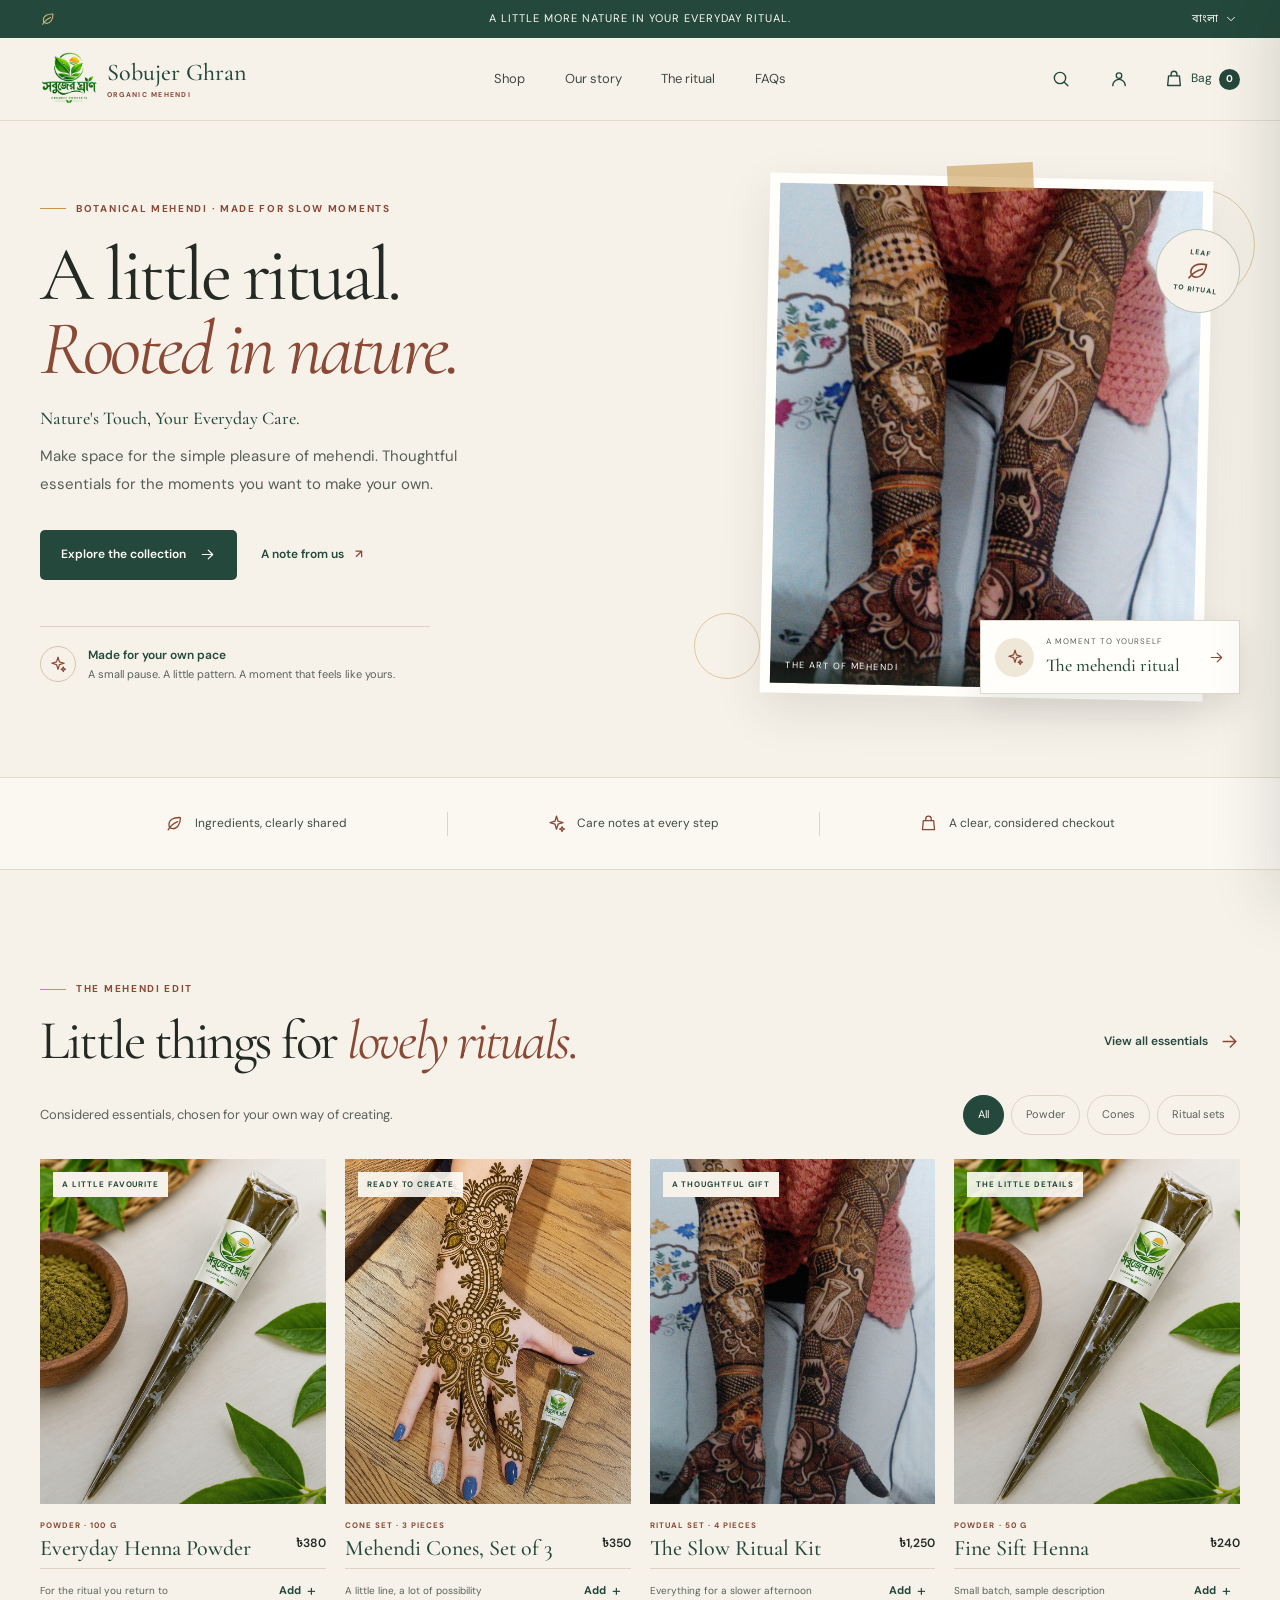
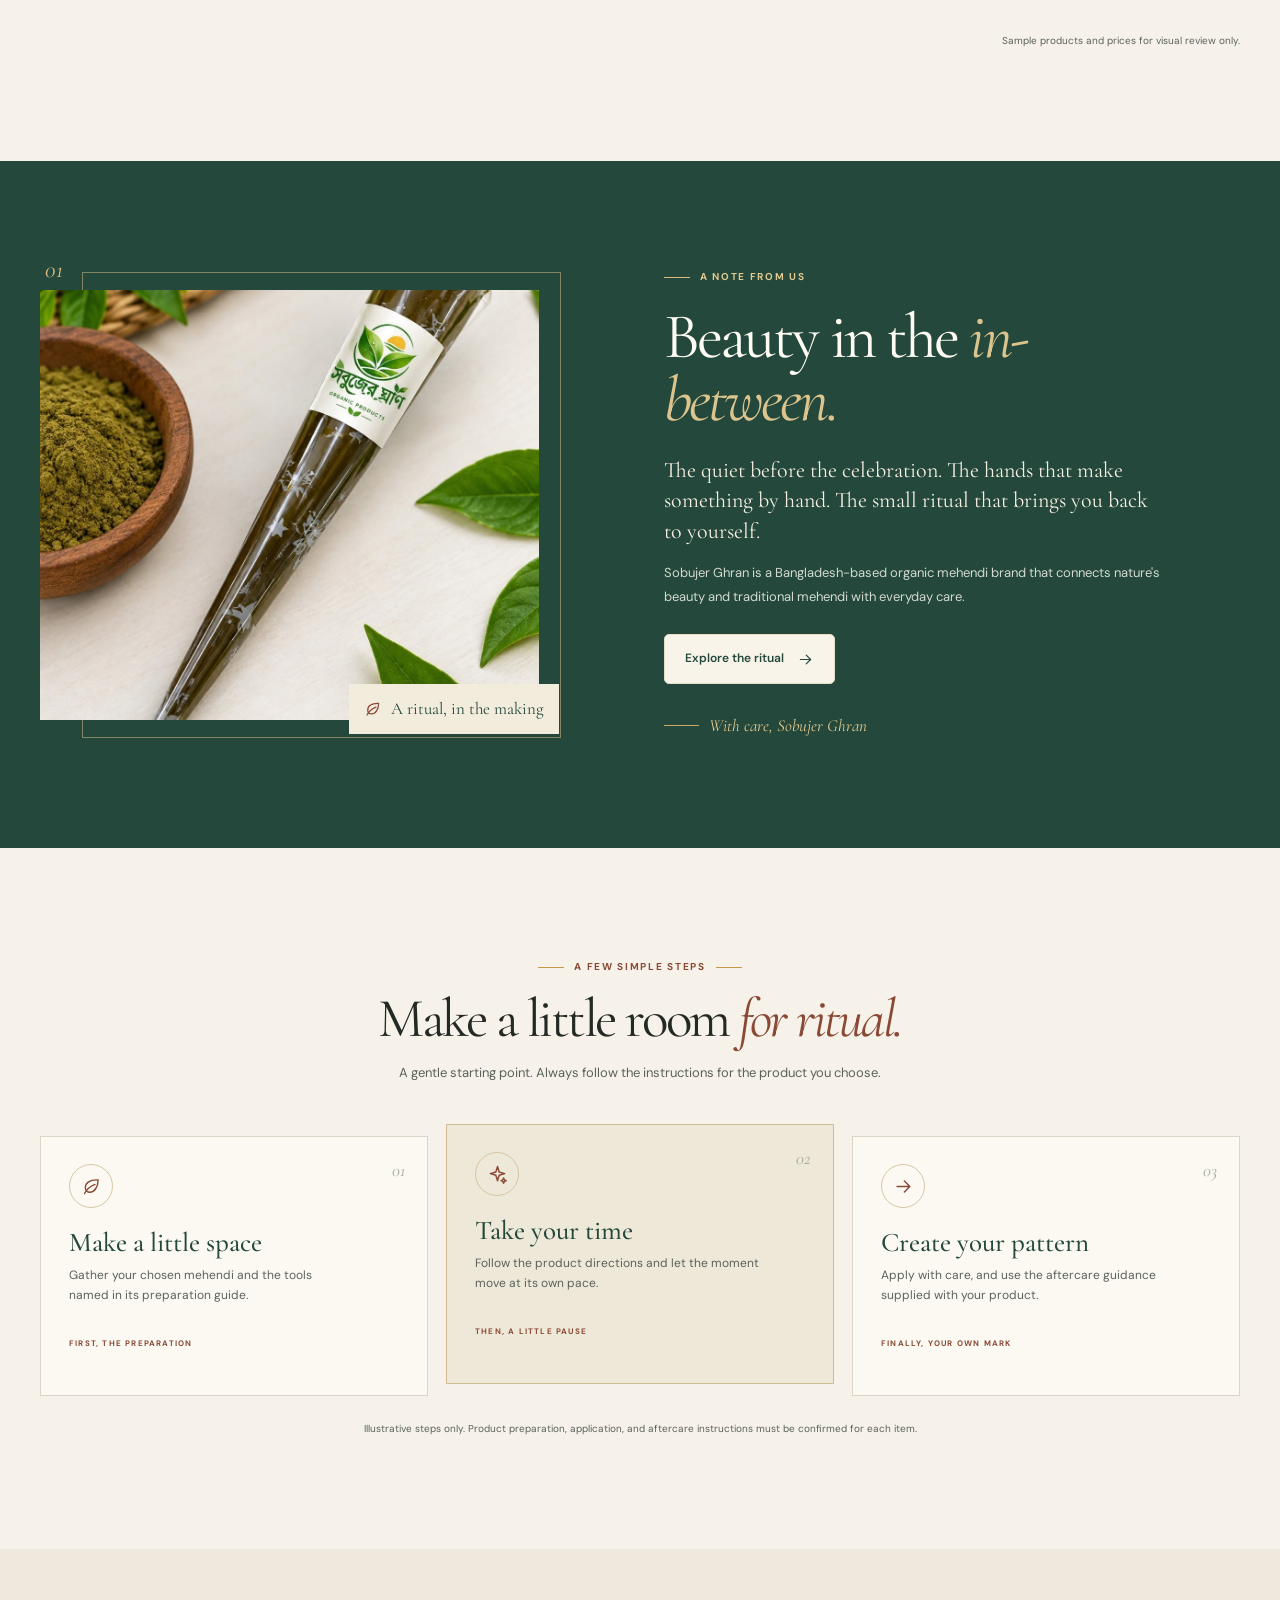
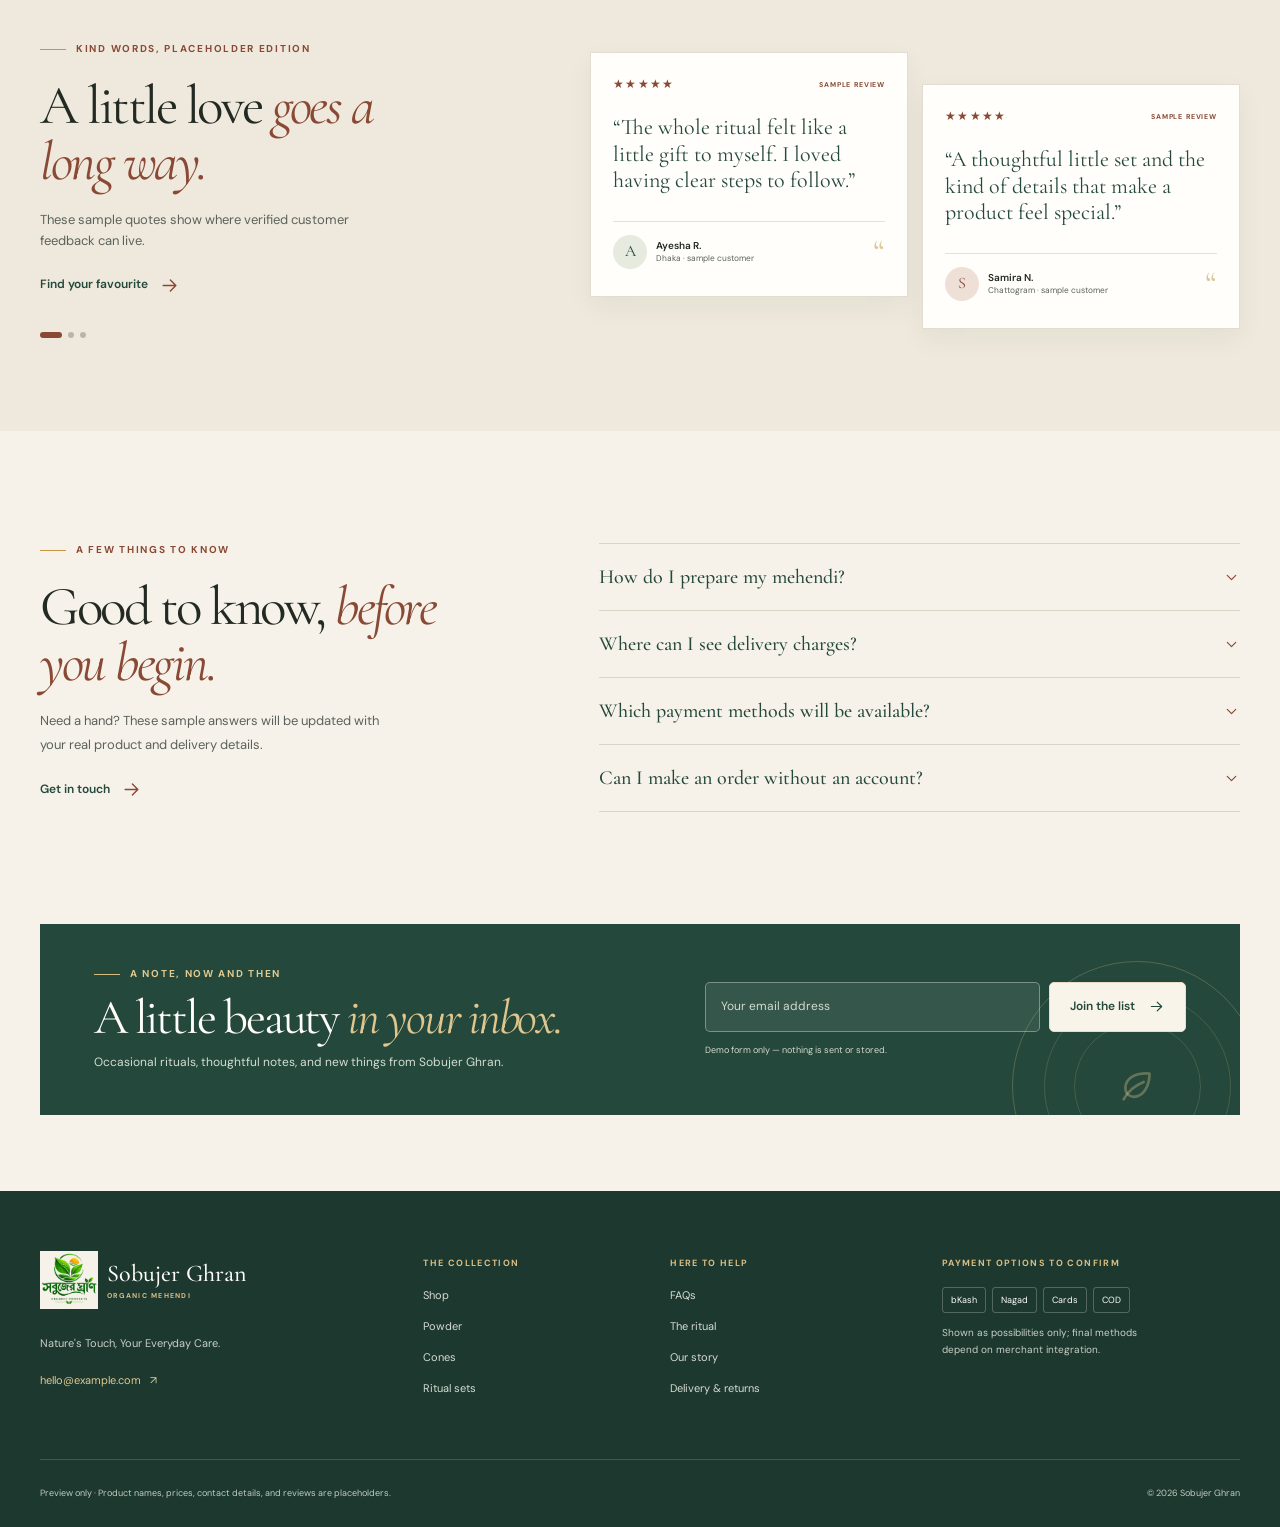
==== commit 91429a39: "Fix frontend accessibility and responsive issues" ====
--- a/index.html
+++ b/index.html
@@ -214,6 +214,7 @@
           </article>
         </div>
         <p class="empty-search" id="emptySearch" hidden data-i18n="search.empty">No matching rituals yet. Try another word.</p>
+        <p class="sr-only" id="searchResultsStatus" role="status" aria-live="polite" aria-atomic="true"></p>
         <p class="sample-note" data-i18n="sample.note">Sample products and prices for visual review only.</p>
       </section>
 
--- a/styles.css
+++ b/styles.css
@@ -412,7 +412,7 @@
 .review-cards { display: grid; grid-template-columns: 1fr 1fr; gap: 14px; align-items: start; }
 .review-card { min-height: 245px; margin: 0; padding: 22px; border: 1px solid rgba(220, 213, 199, .8); background: #fffefa; box-shadow: 0 10px 26px rgba(35, 41, 35, .05); }
 .review-card--two { margin-top: 32px; }
-.review-card__stars { display: flex; align-items: center; justify-content: space-between; gap: 6px; color: var(--brass); font-size: 12px; letter-spacing: .1em; }
+.review-card__stars { display: flex; align-items: center; justify-content: space-between; gap: 6px; color: var(--clay); font-size: 12px; letter-spacing: .1em; }
 .review-card__stars small { color: var(--clay); font-size: 7px; font-weight: 700; letter-spacing: .12em; }
 .review-card blockquote { min-height: 91px; margin: 20px 0 16px; color: var(--forest); font-family: var(--serif); font-size: 22px; line-height: 1.22; }
 .review-card figcaption { display: flex; align-items: center; gap: 9px; padding-top: 13px; border-top: 1px solid #e8e2d5; }
@@ -662,6 +662,12 @@
 
 @media (max-width: 380px) {
   .section-wrap { width: calc(100% - 32px); }
+  .header__inner { grid-template-columns: minmax(0, 1fr) auto; gap: 4px; }
+  .wordmark { gap: 5px; }
+  .wordmark__logo { width: 44px; height: 44px; flex-basis: 44px; }
+  .wordmark__name { font-size: 19px; }
+  .header-actions { gap: 0; }
+  .header-actions .icon-button { min-width: 36px; }
   .hero h1 { font-size: 46px; }
   .hero__visual { min-height: 390px; }
   .hero__photo-frame { height: 375px; }
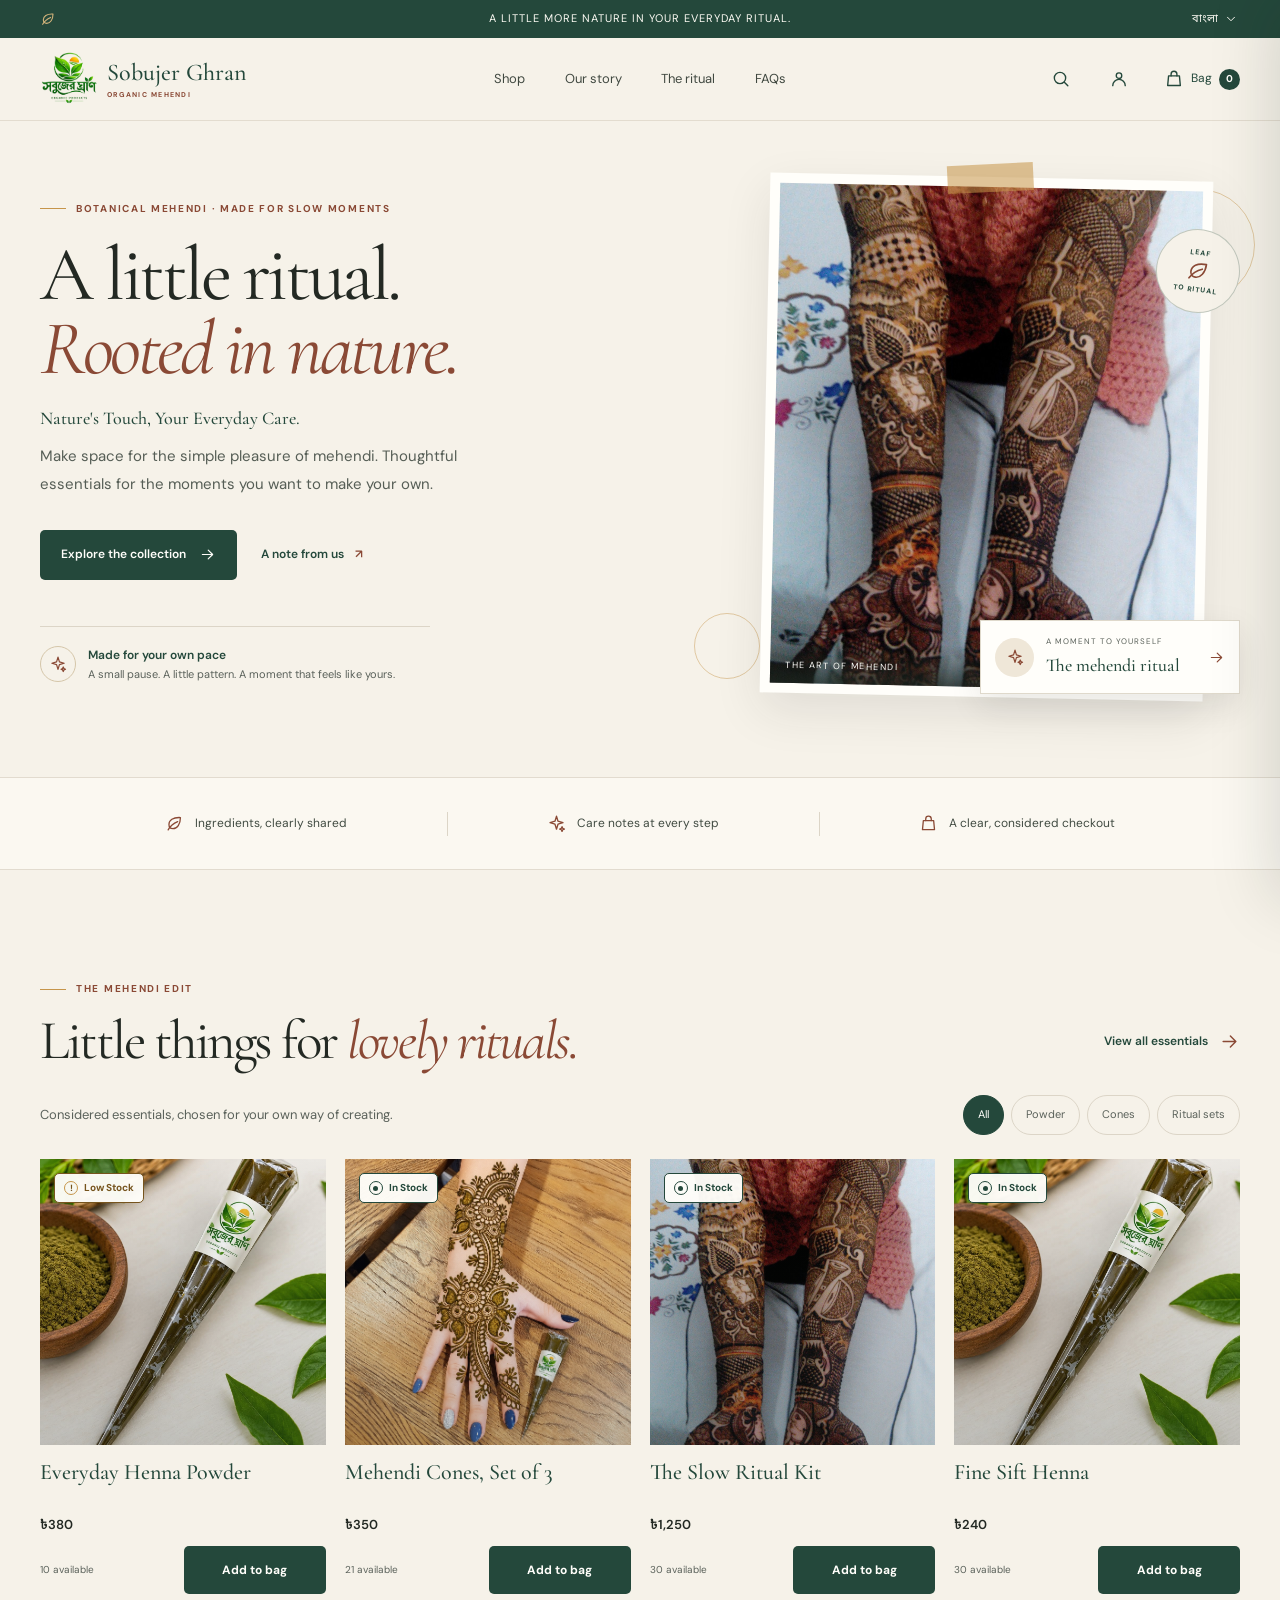
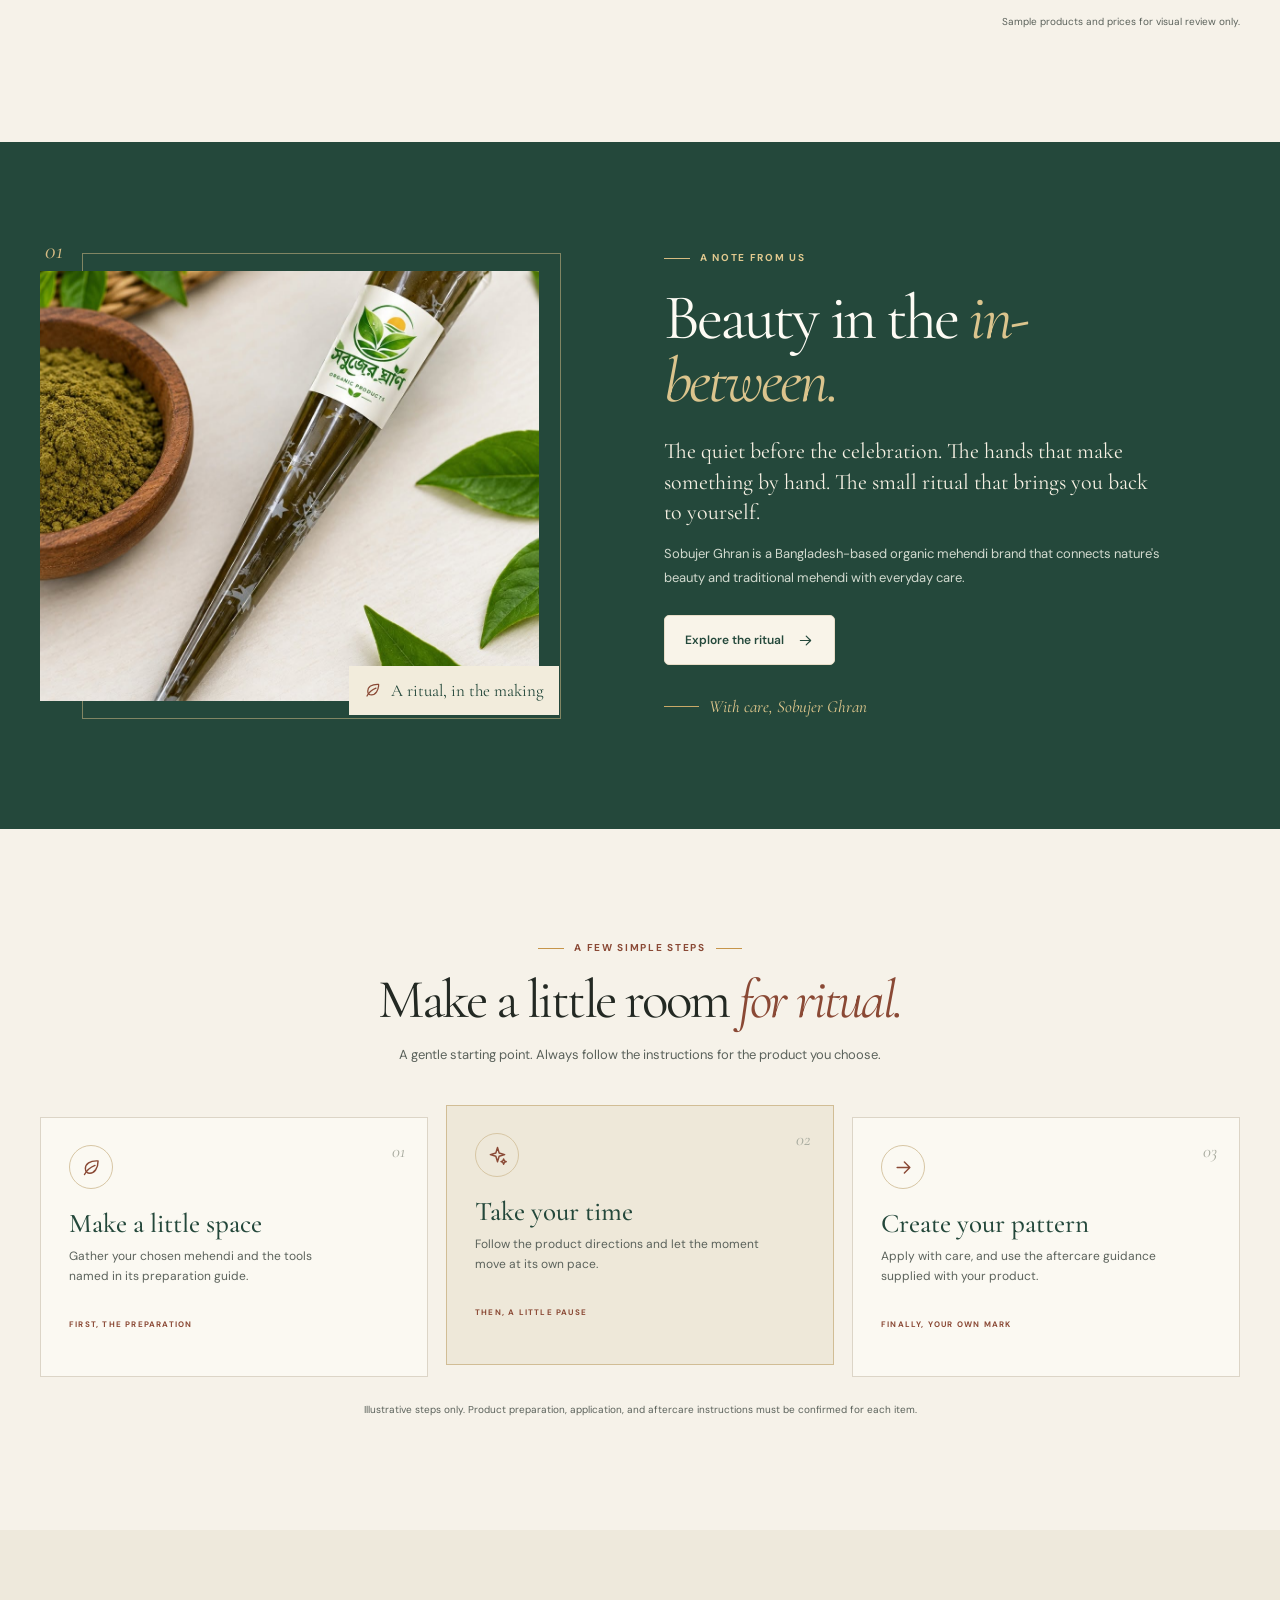
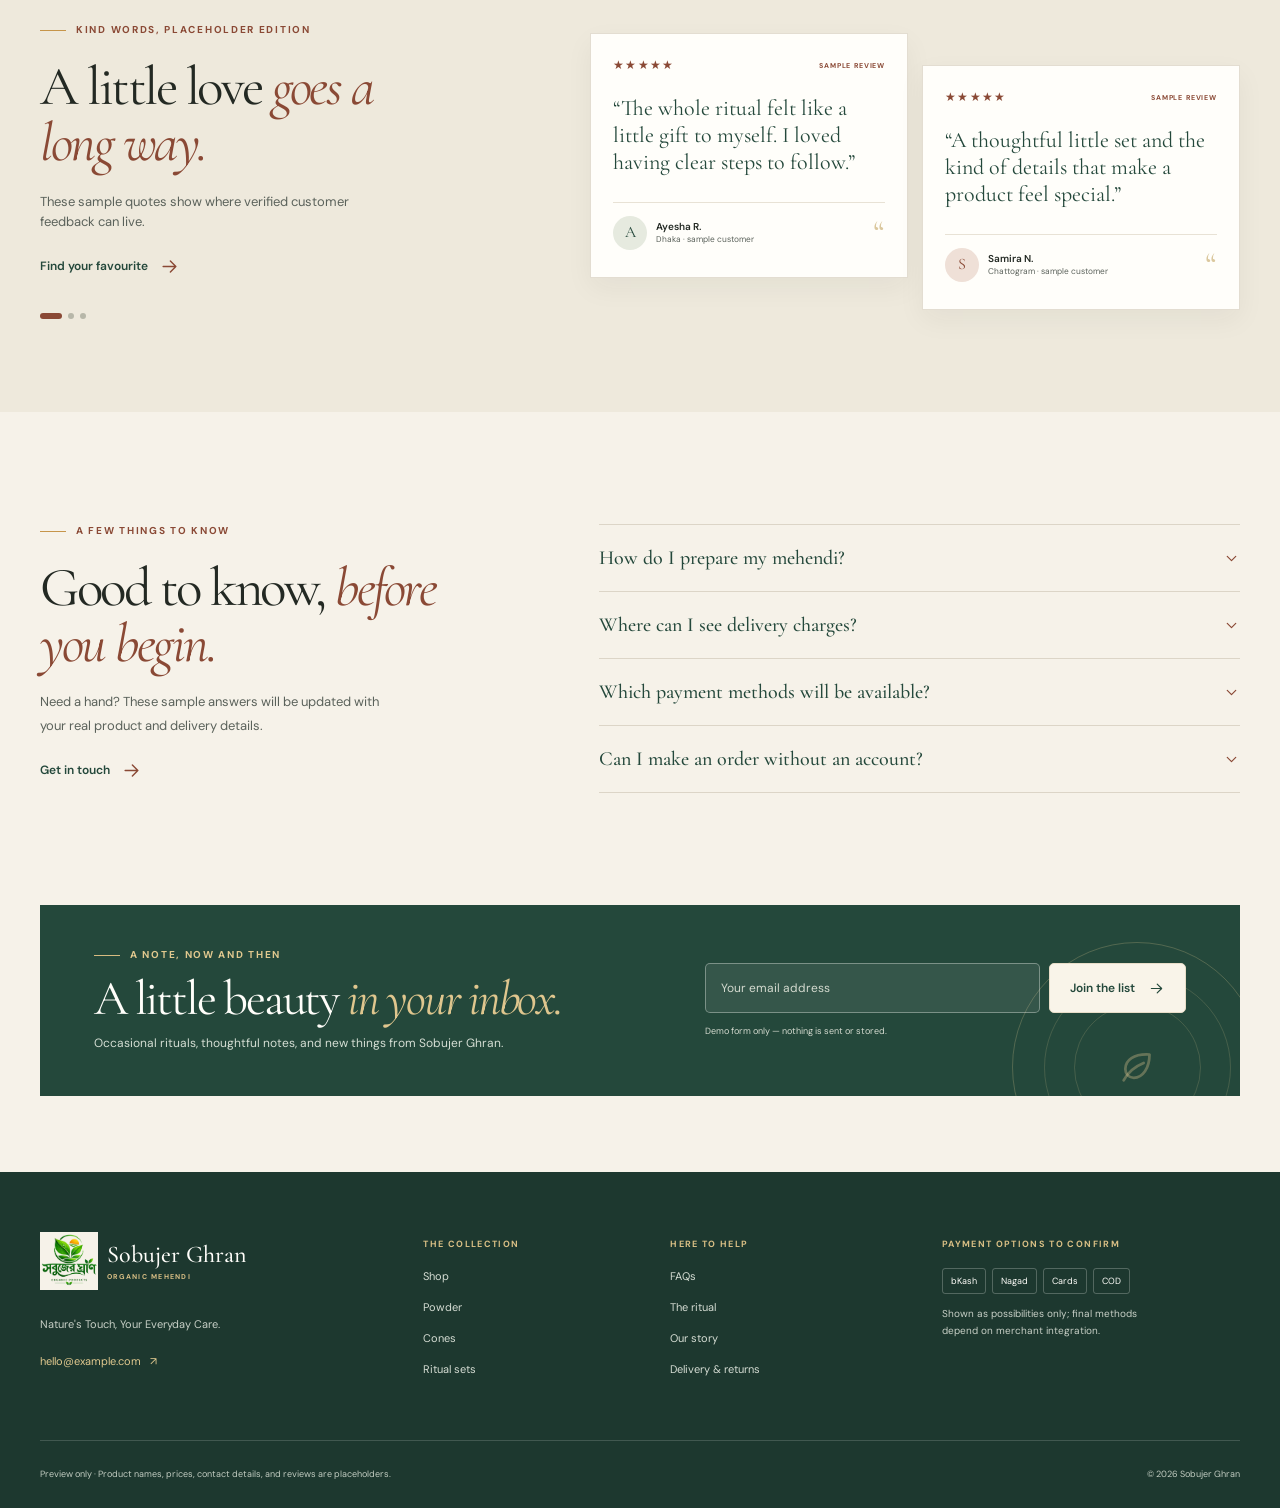
==== commit dfb9fb5c: "Complete Phase 2.4 - Inventory Management" ====
--- a/index.html
+++ b/index.html
@@ -100,6 +100,7 @@
     </nav>
 
     <main id="main">
+      <div id="homeView">
       <section class="hero section-wrap" id="top" aria-labelledby="heroTitle">
         <div class="hero__copy">
           <p class="eyebrow"><span class="eyebrow__rule"></span><span data-i18n="hero.eyebrow">BOTANICAL MEHENDI · MADE FOR SLOW MOMENTS</span></p>
@@ -161,56 +162,56 @@
         </div>
 
         <div class="product-grid" id="productGrid">
-          <article class="product-card" data-category="powder" data-search="henna powder everyday">
-            <a class="product-card__image product-card__image--powder" href="#story" aria-label="View Everyday Henna Powder">
-              <span class="product-card__badge" data-i18n="product.badge.bestseller">A LITTLE FAVOURITE</span>
+          <article class="product-card" data-product-id="powder" data-category="powder" data-search="henna powder everyday">
+            <a class="product-card__image product-card__image--powder" href="#product/powder" aria-label="View Everyday Henna Powder details" data-i18n-aria="product.detailsAria.powder">
+              <span class="stock-status stock-status--low product-card__stock-badge" data-stock-status><span class="stock-status__mark" aria-hidden="true"></span><span data-stock-label data-i18n="inventory.status.low">Low Stock</span></span>
               <img src="public/brand-assets/product-02.jpg" alt="Henna cone with a bowl of henna powder" data-i18n-alt="product.powderImageAlt" loading="lazy" width="1086" height="1448">
               <span class="product-card__quick" data-i18n="product.view">Discover</span>
             </a>
             <div class="product-card__details">
-              <div><p class="product-card__type" data-i18n="product.type.powder">POWDER · 100 G</p><h3 data-i18n="product.powder">Everyday Henna Powder</h3></div>
+              <h3><a class="product-card__title-link" href="#product/powder" data-i18n="product.powder">Everyday Henna Powder</a></h3>
               <span class="product-price" data-price="380"></span>
             </div>
-            <div class="product-card__footer"><span data-i18n="product.detail.powder">For the ritual you return to</span><button class="add-button" type="button" data-add="powder" aria-label="Add Everyday Henna Powder to bag" data-i18n-aria="product.addAria.powder"><span data-i18n="product.add">Add</span><span aria-hidden="true">+</span></button></div>
+            <div class="product-card__footer"><span class="product-stock__count" data-stock-count>10 available</span><div class="product-card__action"><button class="add-button" type="button" data-add="powder" aria-label="Add Everyday Henna Powder to bag" data-i18n-aria="product.addAria.powder" data-i18n="product.add"><span>Add to bag</span></button></div></div>
           </article>
 
-          <article class="product-card" data-category="cones" data-search="henna cone mehendi">
-            <a class="product-card__image product-card__image--cone" href="#ritual" aria-label="View Mehendi Cones">
-              <span class="product-card__badge product-card__badge--quiet" data-i18n="product.badge.ready">READY TO CREATE</span>
+          <article class="product-card" data-product-id="cones" data-category="cones" data-search="henna cone mehendi">
+            <a class="product-card__image product-card__image--cone" href="#product/cones" aria-label="View Mehendi Cones details" data-i18n-aria="product.detailsAria.cones">
+              <span class="stock-status stock-status--in product-card__stock-badge" data-stock-status><span class="stock-status__mark" aria-hidden="true"></span><span data-stock-label data-i18n="inventory.status.in">In Stock</span></span>
               <img src="public/brand-assets/product-01.png" alt="Henna cone beside an intricately decorated hand" data-i18n-alt="product.coneImageAlt" loading="lazy" width="1254" height="1254">
               <span class="product-card__quick" data-i18n="product.view">Discover</span>
             </a>
             <div class="product-card__details">
-              <div><p class="product-card__type" data-i18n="product.type.cones">CONE SET · 3 PIECES</p><h3 data-i18n="product.cones">Mehendi Cones, Set of 3</h3></div>
+              <h3><a class="product-card__title-link" href="#product/cones" data-i18n="product.cones">Mehendi Cones, Set of 3</a></h3>
               <span class="product-price" data-price="350"></span>
             </div>
-            <div class="product-card__footer"><span data-i18n="product.detail.cones">A little line, a lot of possibility</span><button class="add-button" type="button" data-add="cones" aria-label="Add Mehendi Cones to bag" data-i18n-aria="product.addAria.cones"><span data-i18n="product.add">Add</span><span aria-hidden="true">+</span></button></div>
+            <div class="product-card__footer"><span class="product-stock__count" data-stock-count>21 available</span><div class="product-card__action"><button class="add-button" type="button" data-add="cones" aria-label="Add Mehendi Cones to bag" data-i18n-aria="product.addAria.cones" data-i18n="product.add"><span>Add to bag</span></button></div></div>
           </article>
 
-          <article class="product-card" data-category="sets" data-search="ritual kit henna set">
-            <a class="product-card__image product-card__image--kit" href="#ritual" aria-label="View The Slow Ritual Kit">
-              <span class="product-card__badge" data-i18n="product.badge.gift">A THOUGHTFUL GIFT</span>
+          <article class="product-card" data-product-id="kit" data-category="sets" data-search="ritual kit henna set">
+            <a class="product-card__image product-card__image--kit" href="#product/kit" aria-label="View The Slow Ritual Kit details" data-i18n-aria="product.detailsAria.kit">
+              <span class="stock-status stock-status--in product-card__stock-badge" data-stock-status><span class="stock-status__mark" aria-hidden="true"></span><span data-stock-label data-i18n="inventory.status.in">In Stock</span></span>
               <img src="public/brand-assets/mehndi-ceremony.jpg" alt="Hands decorated with traditional mehendi" data-i18n-alt="product.kitImageAlt" loading="lazy" width="960" height="1620">
               <span class="product-card__quick" data-i18n="product.view">Discover</span>
             </a>
             <div class="product-card__details">
-              <div><p class="product-card__type" data-i18n="product.type.kit">RITUAL SET · 4 PIECES</p><h3 data-i18n="product.kit">The Slow Ritual Kit</h3></div>
+              <h3><a class="product-card__title-link" href="#product/kit" data-i18n="product.kit">The Slow Ritual Kit</a></h3>
               <span class="product-price" data-price="1250"></span>
             </div>
-            <div class="product-card__footer"><span data-i18n="product.detail.kit">Everything for a slower afternoon</span><button class="add-button" type="button" data-add="kit" aria-label="Add The Slow Ritual Kit to bag" data-i18n-aria="product.addAria.kit"><span data-i18n="product.add">Add</span><span aria-hidden="true">+</span></button></div>
+            <div class="product-card__footer"><span class="product-stock__count" data-stock-count>30 available</span><div class="product-card__action"><button class="add-button" type="button" data-add="kit" aria-label="Add The Slow Ritual Kit to bag" data-i18n-aria="product.addAria.kit" data-i18n="product.add"><span>Add to bag</span></button></div></div>
           </article>
 
-          <article class="product-card" data-category="powder" data-search="henna powder detail fine">
-            <a class="product-card__image product-card__image--detail" href="#story" aria-label="View Fine Sift Henna">
-              <span class="product-card__badge product-card__badge--quiet" data-i18n="product.badge.detail">THE LITTLE DETAILS</span>
+          <article class="product-card" data-product-id="fine" data-category="powder" data-search="henna powder detail fine">
+            <a class="product-card__image product-card__image--detail" href="#product/fine" aria-label="View Fine Sift Henna details" data-i18n-aria="product.detailsAria.fine">
+              <span class="stock-status stock-status--in product-card__stock-badge" data-stock-status><span class="stock-status__mark" aria-hidden="true"></span><span data-stock-label data-i18n="inventory.status.in">In Stock</span></span>
               <img src="public/brand-assets/product-02.jpg" alt="Henna cone with a bowl of henna powder" data-i18n-alt="product.powderImageAlt" loading="lazy" width="1086" height="1448">
               <span class="product-card__quick" data-i18n="product.view">Discover</span>
             </a>
             <div class="product-card__details">
-              <div><p class="product-card__type" data-i18n="product.type.fine">POWDER · 50 G</p><h3 data-i18n="product.fine">Fine Sift Henna</h3></div>
+              <h3><a class="product-card__title-link" href="#product/fine" data-i18n="product.fine">Fine Sift Henna</a></h3>
               <span class="product-price" data-price="240"></span>
             </div>
-            <div class="product-card__footer"><span data-i18n="product.detail.fine">Small batch, sample description</span><button class="add-button" type="button" data-add="fine" aria-label="Add Fine Sift Henna to bag" data-i18n-aria="product.addAria.fine"><span data-i18n="product.add">Add</span><span aria-hidden="true">+</span></button></div>
+            <div class="product-card__footer"><span class="product-stock__count" data-stock-count>30 available</span><div class="product-card__action"><button class="add-button" type="button" data-add="fine" aria-label="Add Fine Sift Henna to bag" data-i18n-aria="product.addAria.fine" data-i18n="product.add"><span>Add to bag</span></button></div></div>
           </article>
         </div>
         <p class="empty-search" id="emptySearch" hidden data-i18n="search.empty">No matching rituals yet. Try another word.</p>
@@ -335,6 +336,381 @@
           <p data-i18n="newsletter.fineprint">Demo form only — nothing is sent or stored.</p>
         </form>
       </section>
+      </div>
+
+      <section class="pdp-view" id="productView" hidden aria-labelledby="pdpTitle">
+        <div id="pdpContent">
+          <div class="pdp-container section-wrap">
+            <nav class="pdp-breadcrumb" aria-label="Breadcrumb">
+              <ol>
+                <li><a href="#top" data-i18n="pdp.home">Home</a></li>
+                <li class="pdp-breadcrumb__separator" aria-hidden="true">/</li>
+                <li><a href="#shop" data-i18n="nav.shop">Shop</a></li>
+                <li class="pdp-breadcrumb__separator" aria-hidden="true">/</li>
+                <li id="pdpBreadcrumbCategory"></li>
+                <li class="pdp-breadcrumb__separator" aria-hidden="true">/</li>
+                <li aria-current="page" id="pdpBreadcrumbProduct"></li>
+              </ol>
+            </nav>
+            <p class="pdp-preview-note" data-i18n="pdp.previewNote">Product information is a visual preview; unverified details are marked.</p>
+
+            <div class="pdp-layout">
+              <div class="pdp-gallery">
+                <div class="pdp-gallery__stage">
+                  <img id="pdpMainImage" alt="" hidden>
+                  <div class="pdp-gallery__placeholder" id="pdpImagePlaceholder" role="img" aria-label="Product image pending confirmation" data-i18n-aria="pdp.imagePending">
+                    <svg class="icon" aria-hidden="true"><use href="#i-leaf"></use></svg>
+                    <span data-i18n="pdp.imagePending">Product image pending confirmation</span>
+                  </div>
+                  <span class="pdp-gallery__caption" id="pdpImageCaption" data-i18n="pdp.imageNote">Existing brand image</span>
+                </div>
+                <div class="pdp-gallery__thumbs" id="pdpThumbnails" role="group" aria-label="Product image gallery" data-i18n-aria="pdp.galleryLabel"></div>
+                <p class="sr-only" id="pdpGalleryStatus" role="status" aria-live="polite" aria-atomic="true"></p>
+              </div>
+
+              <div class="pdp-info">
+                <p class="pdp-eyebrow" id="pdpCategory"></p>
+                <h1 id="pdpTitle" tabindex="-1"></h1>
+                <span class="pdp-data-tag pdp-name-note" data-i18n="pdp.namePending">Demo product name · confirmation pending</span>
+                <div class="pdp-price-row">
+                  <span class="pdp-price" id="pdpPrice">৳ —</span>
+                  <span class="pdp-data-tag" data-i18n="pdp.demoPrice">Demo price</span>
+                </div>
+                <p class="pdp-rating-note" data-i18n="pdp.ratingPending">Rating not shown until verified product reviews are available.</p>
+                <p class="pdp-description" data-i18n="pdp.descriptionPending">Product description pending confirmation.</p>
+
+                <div class="pdp-variant">
+                  <span class="pdp-field-label" data-i18n="pdp.sizeWeight">Size / weight</span>
+                  <div class="pdp-variant__pending">
+                    <svg class="icon" aria-hidden="true"><use href="#i-spark"></use></svg>
+                    <span data-i18n="pdp.optionsPending">Verified size options will appear here.</span>
+                  </div>
+                </div>
+                <p class="pdp-stock">
+                  <span class="stock-status stock-status--low" id="pdpStockStatus" role="status" aria-live="polite">
+                    <span class="stock-status__mark" aria-hidden="true"></span>
+                    <span id="pdpStockLabel" data-i18n="inventory.status.low">Low Stock</span>
+                  </span>
+                  <span class="pdp-stock__count" id="pdpStockCount">10 available</span>
+                </p>
+                <p class="pdp-stock-message" id="pdpStockMessage" role="status" aria-live="polite" hidden></p>
+
+                <div class="pdp-purchase">
+                  <div class="pdp-quantity-field">
+                    <span class="pdp-field-label" id="pdpQuantityLabel" data-i18n="pdp.quantity">Quantity</span>
+                    <div class="pdp-quantity" id="pdpQuantityGroup" role="group" aria-label="Quantity controls for this product" data-i18n-aria="pdp.quantityControls">
+                      <button type="button" id="pdpQuantityDecrease" aria-label="Decrease quantity" data-i18n-aria="pdp.quantityDecrease" disabled>−</button>
+                      <output id="pdpQuantityValue" aria-live="polite" aria-atomic="true">1</output>
+                      <button type="button" id="pdpQuantityIncrease" aria-label="Increase quantity" data-i18n-aria="pdp.quantityIncrease">+</button>
+                    </div>
+                  </div>
+                  <div class="pdp-actions">
+                    <button class="button button--primary" type="button" id="pdpAddToCart">
+                      <span data-i18n="pdp.addToCart">Add to Cart</span>
+                      <svg class="icon" aria-hidden="true"><use href="#i-bag"></use></svg>
+                    </button>
+                    <button class="button button--secondary" type="button" id="pdpBuyNow" data-i18n="pdp.buyNow">Buy Now</button>
+                  </div>
+                </div>
+                <p class="pdp-purchase-note" data-i18n="pdp.purchaseNote">Preview only — no order or payment is created.</p>
+                <div class="pdp-brand-note">
+                  <svg class="icon" aria-hidden="true"><use href="#i-leaf"></use></svg>
+                  <span data-i18n="pdp.brandNote">Thoughtful essentials for your own way of creating.</span>
+                </div>
+              </div>
+            </div>
+          </div>
+
+          <section class="pdp-details">
+            <div class="pdp-details__inner section-wrap">
+              <div class="pdp-section-intro">
+                <p class="pdp-eyebrow" data-i18n="pdp.detailsEyebrow">A little more to know</p>
+                <h2 data-i18n="pdp.detailsTitle">Product details</h2>
+                <p data-i18n="pdp.detailsIntro">Product-specific information will be added after confirmation.</p>
+              </div>
+              <div class="pdp-detail-list">
+                <details class="pdp-detail" open>
+                  <summary>
+                    <span data-i18n="pdp.description">Description</span>
+                    <svg class="icon" aria-hidden="true"><use href="#i-chevron"></use></svg>
+                  </summary>
+                  <div class="pdp-detail__content">
+                    <span class="pdp-data-tag" data-i18n="pdp.pending">Confirmation pending</span>
+                    <p data-i18n="pdp.descriptionBody">Verified product description will appear here.</p>
+                  </div>
+                </details>
+                <details class="pdp-detail">
+                  <summary>
+                    <span data-i18n="pdp.ingredients">Ingredients</span>
+                    <svg class="icon" aria-hidden="true"><use href="#i-chevron"></use></svg>
+                  </summary>
+                  <div class="pdp-detail__content">
+                    <span class="pdp-data-tag" data-i18n="pdp.ingredientsPending">Ingredients not provided</span>
+                    <p data-i18n="pdp.ingredientsBody">The confirmed ingredient list will appear here.</p>
+                  </div>
+                </details>
+                <details class="pdp-detail" id="pdpUsage">
+                  <summary>
+                    <span data-i18n="pdp.usage">How to use</span>
+                    <svg class="icon" aria-hidden="true"><use href="#i-chevron"></use></svg>
+                  </summary>
+                  <div class="pdp-detail__content">
+                    <span class="pdp-data-tag" data-i18n="pdp.usagePending">Instructions not provided</span>
+                    <p data-i18n="pdp.usageBody">Confirmed product-specific instructions will appear here.</p>
+                  </div>
+                </details>
+              </div>
+            </div>
+          </section>
+
+          <section class="pdp-reviews section-wrap" aria-labelledby="pdpReviewsTitle">
+            <div class="pdp-reviews__panel">
+              <div>
+                <p class="pdp-eyebrow" data-i18n="pdp.reviewsEyebrow">Customer feedback</p>
+                <h2 id="pdpReviewsTitle" data-i18n="pdp.reviewsTitle">Customer reviews</h2>
+                <p data-i18n="pdp.reviewsPending">Verified product reviews will appear here when available.</p>
+              </div>
+              <p class="pdp-reviews__status">
+                <svg class="icon" aria-hidden="true"><use href="#i-spark"></use></svg>
+                <span data-i18n="pdp.reviewDataPending">Review data pending</span>
+              </p>
+            </div>
+          </section>
+
+          <section class="pdp-related section-wrap" aria-labelledby="pdpRelatedTitle">
+            <div class="pdp-related__heading">
+              <div>
+                <p class="pdp-eyebrow" data-i18n="pdp.relatedEyebrow">From the collection</p>
+                <h2 id="pdpRelatedTitle" data-i18n="pdp.relatedTitle">Related products</h2>
+              </div>
+              <p data-i18n="pdp.relatedPending">Catalog matches and product details pending confirmation.</p>
+            </div>
+            <div class="pdp-related__grid" id="pdpRelatedProducts"></div>
+          </section>
+        </div>
+
+        <div class="pdp-not-found section-wrap" id="pdpNotFound" hidden>
+          <h1 id="pdpNotFoundTitle" tabindex="-1" data-i18n="pdp.notFoundTitle">Product not found</h1>
+          <p data-i18n="pdp.notFoundBody">This product is not available in the current catalog preview.</p>
+          <a class="button button--primary" href="#shop" data-i18n="pdp.backToShop">Back to the collection</a>
+        </div>
+      </section>
+
+      <section class="checkout-view" id="checkoutView" hidden aria-labelledby="checkoutTitle">
+        <div class="section-wrap">
+          <header class="checkout-heading" id="checkoutHeading">
+            <nav class="checkout-breadcrumb" aria-label="Breadcrumb">
+              <ol>
+                <li><a href="#top" data-i18n="checkout.home">Home</a></li>
+                <li class="checkout-breadcrumb__separator" aria-hidden="true">/</li>
+                <li><button class="checkout-breadcrumb__bag" id="checkoutBreadcrumbBag" type="button" data-i18n="bag">Bag</button></li>
+                <li class="checkout-breadcrumb__separator" aria-hidden="true">/</li>
+                <li aria-current="page" data-i18n="checkout.label">Checkout</li>
+              </ol>
+            </nav>
+            <p class="eyebrow"><span class="eyebrow__rule"></span><span data-i18n="checkout.eyebrow">A THOUGHTFUL FINAL CHECK</span></p>
+            <h1 id="checkoutTitle" tabindex="-1">A thoughtful final check.</h1>
+            <p class="checkout-heading__description" id="checkoutDescription">A few details for this visual checkout journey.</p>
+          </header>
+
+          <ol class="checkout-progress" id="checkoutProgress" aria-label="Checkout progress">
+            <li class="checkout-progress__step checkout-progress__step--current" data-checkout-progress-step="1" aria-current="step">
+              <span class="checkout-progress__number" aria-hidden="true">1</span><span class="checkout-progress__label" data-i18n="checkout.progress.details">Your details</span>
+            </li>
+            <li class="checkout-progress__step" data-checkout-progress-step="2">
+              <span class="checkout-progress__number" aria-hidden="true">2</span><span class="checkout-progress__label" data-i18n="checkout.progress.review">Review</span>
+            </li>
+            <li class="checkout-progress__step" data-checkout-progress-step="3">
+              <span class="checkout-progress__number" aria-hidden="true">3</span><span class="checkout-progress__label" data-i18n="checkout.progress.done">Done</span>
+            </li>
+          </ol>
+
+          <div class="checkout-layout" id="checkoutLayout">
+            <div class="checkout-primary">
+              <section class="checkout-panel" id="checkoutDetailsPanel" aria-labelledby="checkoutDetailsTitle">
+                <div class="checkout-panel__heading">
+                  <div>
+                    <h2 id="checkoutDetailsTitle" data-i18n="checkout.details.title">Delivery details</h2>
+                    <p data-i18n="checkout.details.intro">Please enter the information you'd like to review.</p>
+                  </div>
+                  <p class="checkout-required-note"><span class="checkout-required-mark" aria-hidden="true">*</span> <span data-i18n="checkout.required">Required</span></p>
+                </div>
+
+                <div class="checkout-stock-message" id="checkoutStockMessage" role="status" aria-live="polite" tabindex="-1">
+                  <span class="checkout-stock-message__icon" aria-hidden="true">✓</span>
+                  <div>
+                    <p id="checkoutStockMessageText" data-i18n="inventory.checkout.available">All items are available in the requested quantities.</p>
+                    <a id="checkoutStockReturnLink" href="#shop" hidden data-i18n="inventory.checkout.return">Return to your bag and adjust quantities</a>
+                  </div>
+                </div>
+
+                <form class="checkout-form" id="checkoutForm" novalidate>
+                  <div class="checkout-form-grid">
+                    <div class="checkout-field" id="checkoutFullNameField">
+                      <label for="checkoutFullName"><span data-i18n="checkout.name.label">Full name</span> <span class="checkout-required-mark" aria-hidden="true">*</span></label>
+                      <input id="checkoutFullName" name="name" type="text" autocomplete="name" placeholder="Your full name" data-i18n-placeholder="checkout.name.placeholder" aria-required="true" aria-invalid="false" aria-describedby="checkoutFullNameError">
+                      <p class="checkout-field__error" id="checkoutFullNameError" role="alert" hidden>
+                        <svg class="icon" aria-hidden="true"><use href="#i-close"></use></svg>
+                        <span id="checkoutFullNameErrorText"></span>
+                      </p>
+                    </div>
+                    <div class="checkout-field" id="checkoutPhoneField">
+                      <label for="checkoutPhone"><span data-i18n="checkout.phone.label">Phone number</span> <span class="checkout-required-mark" aria-hidden="true">*</span></label>
+                      <input id="checkoutPhone" name="phone" type="tel" inputmode="tel" autocomplete="tel" placeholder="Phone number" data-i18n-placeholder="checkout.phone.placeholder" aria-required="true" aria-invalid="false" aria-describedby="checkoutPhoneError checkoutPhoneHint">
+                      <p class="checkout-field__error" id="checkoutPhoneError" role="alert" hidden>
+                        <svg class="icon" aria-hidden="true"><use href="#i-close"></use></svg>
+                        <span id="checkoutPhoneErrorText"></span>
+                      </p>
+                      <span class="checkout-field__hint" id="checkoutPhoneHint" data-i18n="checkout.phone.hint">Use the number you'd like the shop to contact.</span>
+                    </div>
+                    <div class="checkout-field checkout-field--wide">
+                      <label for="checkoutAddress"><span data-i18n="checkout.address.label">Full delivery address</span> <span class="checkout-required-mark" aria-hidden="true">*</span></label>
+                      <textarea id="checkoutAddress" name="address" autocomplete="street-address" placeholder="Full delivery address" data-i18n-placeholder="checkout.address.placeholder" aria-required="true" aria-invalid="false" aria-describedby="checkoutAddressError checkoutAddressHint"></textarea>
+                      <p class="checkout-field__error" id="checkoutAddressError" role="alert" hidden>
+                        <svg class="icon" aria-hidden="true"><use href="#i-close"></use></svg>
+                        <span id="checkoutAddressErrorText"></span>
+                      </p>
+                      <span class="checkout-field__hint" id="checkoutAddressHint" data-i18n="checkout.address.hint">Include the details you want to see in the order review.</span>
+                    </div>
+                    <div class="checkout-field checkout-field--wide" id="checkoutDeliveryAreaField">
+                      <label for="checkoutDeliveryArea"><span data-i18n="checkout.deliveryArea.label">Delivery area</span> <span class="checkout-required-mark" aria-hidden="true">*</span></label>
+                      <select id="checkoutDeliveryArea" name="deliveryArea" aria-required="true" aria-invalid="false" aria-describedby="checkoutDeliveryAreaError checkoutDeliveryAreaHint">
+                        <option value="" selected disabled data-i18n="checkout.deliveryArea.choose">Choose your delivery area</option>
+                        <option value="insideDhaka" data-i18n="checkout.deliveryArea.insideDhaka">Inside Dhaka</option>
+                        <option value="outsideDhaka" data-i18n="checkout.deliveryArea.outsideDhaka">Outside Dhaka</option>
+                      </select>
+                      <p class="checkout-field__error" id="checkoutDeliveryAreaError" role="alert" hidden>
+                        <svg class="icon" aria-hidden="true"><use href="#i-close"></use></svg>
+                        <span id="checkoutDeliveryAreaErrorText"></span>
+                      </p>
+                      <span class="checkout-field__hint" id="checkoutDeliveryAreaHint" data-i18n="checkout.deliveryArea.hint">Delivery charges depend on the area you select.</span>
+                    </div>
+                    <div class="checkout-field checkout-field--wide">
+                      <label for="checkoutOrderNote"><span data-i18n="checkout.note.label">Order note</span> <span class="checkout-field__optional" data-i18n="checkout.optional">(optional)</span></label>
+                      <textarea id="checkoutOrderNote" name="note" placeholder="Optional note" data-i18n-placeholder="checkout.note.placeholder" aria-invalid="false" aria-describedby="checkoutOrderNoteError checkoutOrderNoteHint"></textarea>
+                      <p class="checkout-field__error" id="checkoutOrderNoteError" role="alert" hidden>
+                        <svg class="icon" aria-hidden="true"><use href="#i-close"></use></svg>
+                        <span id="checkoutOrderNoteErrorText"></span>
+                      </p>
+                      <span class="checkout-field__hint" id="checkoutOrderNoteHint" data-i18n="checkout.note.hint">Optional. Maximum 500 characters.</span>
+                    </div>
+                  </div>
+                  <p class="checkout-privacy-note">
+                    <svg class="icon" aria-hidden="true"><use href="#i-leaf"></use></svg>
+                    <span data-i18n="checkout.privacy">Frontend demonstration only. Details entered here are not sent or stored.</span>
+                  </p>
+                  <p class="checkout-validation-note" data-i18n="checkout.validationNote">Client-side checks are for usability; a future backend must enforce these rules independently.</p>
+                </form>
+              </section>
+
+              <section class="checkout-review-card" id="checkoutReviewPanel" aria-labelledby="checkoutReviewTitle" hidden>
+                <div class="checkout-review-card__head">
+                  <div>
+                    <h2 id="checkoutReviewTitle" data-i18n="checkout.review.title">Your details</h2>
+                    <p data-i18n="checkout.review.intro">Check the information shown in this demonstration.</p>
+                  </div>
+                  <span class="checkout-demo-tag" data-i18n="checkout.previewOnly">PREVIEW ONLY</span>
+                </div>
+                <ul class="checkout-review-list">
+                  <li><strong data-i18n="checkout.name.label">Full name</strong><span id="checkoutReviewName"></span></li>
+                  <li><strong data-i18n="checkout.phone.label">Phone number</strong><span id="checkoutReviewPhone"></span></li>
+                  <li><strong data-i18n="checkout.address.label">Full delivery address</strong><span id="checkoutReviewAddress"></span></li>
+                  <li><strong data-i18n="checkout.deliveryArea.label">Delivery area</strong><span id="checkoutReviewDeliveryArea"></span></li>
+                  <li><strong data-i18n="checkout.delivery">Delivery charge</strong><span id="checkoutReviewDeliveryCharge"></span></li>
+                  <li><strong data-i18n="checkout.note.label">Order note</strong><span id="checkoutReviewNote"></span></li>
+                  <li><strong data-i18n="checkout.grandTotal">Grand total</strong><span id="checkoutReviewGrandTotal"></span></li>
+                </ul>
+                <p class="checkout-review-note" data-i18n="checkout.review.note">No order is sent or saved from this frontend demonstration.</p>
+                <div class="checkout-review-callout">
+                  <svg class="icon" aria-hidden="true"><use href="#i-spark"></use></svg>
+                  <span id="checkoutReviewCallout">Delivery charge and grand total remain to be confirmed.</span>
+                </div>
+              </section>
+            </div>
+
+            <aside class="checkout-summary" aria-labelledby="checkoutSummaryTitle">
+              <div class="checkout-summary-card">
+                <div class="checkout-summary-card__head">
+                  <h2 id="checkoutSummaryTitle" data-i18n="checkout.summary.title">Your selection</h2>
+                  <span class="checkout-demo-tag" data-i18n="checkout.demoPrices">DEMO PRICES</span>
+                </div>
+                <div class="checkout-summary-items" id="checkoutSummaryItems"></div>
+                <div class="checkout-price-breakdown">
+                  <div class="checkout-price-row">
+                    <span data-i18n="checkout.subtotal">Subtotal</span>
+                    <strong id="checkoutSubtotal">৳0</strong>
+                  </div>
+                  <div class="checkout-price-row checkout-price-row--delivery-area">
+                    <span data-i18n="checkout.deliveryArea.label">Delivery area</span>
+                    <strong id="checkoutDeliveryAreaSummary" data-i18n="checkout.deliveryArea.choose">Choose your delivery area</strong>
+                  </div>
+                  <div class="checkout-price-row checkout-price-row--delivery">
+                    <span data-i18n="checkout.delivery">Delivery charge</span>
+                    <strong id="checkoutDeliveryCharge" data-i18n="checkout.toBeConfirmed">To be confirmed</strong>
+                  </div>
+                  <div class="checkout-price-row checkout-price-row--total">
+                    <span data-i18n="checkout.grandTotal">Grand total</span>
+                    <strong id="checkoutGrandTotal" data-i18n="checkout.toBeConfirmed">To be confirmed</strong>
+                  </div>
+                </div>
+                <p class="checkout-summary-footnote" data-i18n="checkout.deliveryNote">Delivery charge is calculated from your selected area.</p>
+                <div class="checkout-summary-demo-note">
+                  <svg class="icon" aria-hidden="true"><use href="#i-spark"></use></svg>
+                  <span data-i18n="checkout.demoNotice">Sample product prices only. No order or payment is created.</span>
+                </div>
+              </div>
+            </aside>
+
+            <div class="checkout-actions" id="checkoutActions">
+              <a class="text-link" id="checkoutBackAction" href="#shop" data-i18n="checkout.action.back">Back to the collection</a>
+              <button class="button button--primary" id="checkoutReviewAction" type="submit" form="checkoutForm" data-i18n="checkout.action.review">Review order</button>
+              <button class="button button--secondary" id="checkoutEditAction" type="button" data-i18n="checkout.action.edit" hidden>Edit details</button>
+              <button class="button button--primary" id="checkoutConfirmAction" type="button" hidden>
+                <span id="checkoutConfirmLabel" data-i18n="checkout.action.complete">Complete demo checkout</span>
+                <svg class="icon" aria-hidden="true"><use href="#i-arrow"></use></svg>
+              </button>
+            </div>
+          </div>
+
+          <section class="checkout-confirmation" id="checkoutConfirmation" aria-labelledby="checkoutConfirmationTitle" role="status" hidden>
+            <div class="checkout-confirmation__mark" aria-hidden="true">
+              <svg class="icon"><use href="#i-spark"></use></svg>
+            </div>
+            <p class="eyebrow"><span class="eyebrow__rule"></span><span data-i18n="checkout.confirmation.eyebrow">A FRONTEND DEMONSTRATION</span></p>
+            <h2 id="checkoutConfirmationTitle" tabindex="-1" data-i18n="checkout.confirmation.title">Checkout preview complete</h2>
+            <p class="checkout-confirmation__lead" data-i18n="checkout.confirmation.lead">A considered final screen, with no real order behind it.</p>
+            <p class="checkout-confirmation__message" data-i18n="checkout.confirmation.message">No order was submitted or saved, no payment was taken, and no order number was created.</p>
+            <dl class="checkout-confirmation__summary">
+              <div><dt data-i18n="checkout.deliveryArea.label">Delivery area</dt><dd id="checkoutConfirmationDeliveryArea"></dd></div>
+              <div><dt data-i18n="checkout.delivery">Delivery charge</dt><dd id="checkoutConfirmationDeliveryCharge"></dd></div>
+              <div><dt data-i18n="checkout.grandTotal">Grand total</dt><dd id="checkoutConfirmationGrandTotal"></dd></div>
+            </dl>
+            <p class="checkout-confirmation__notice" data-i18n="checkout.confirmation.notice">This is only a frontend demonstration. Product prices are samples; delivery charge and grand total were not confirmed.</p>
+            <a class="button button--primary" href="#shop">
+              <span data-i18n="checkout.continueShopping">Continue shopping</span>
+              <svg class="icon" aria-hidden="true"><use href="#i-arrow"></use></svg>
+            </a>
+          </section>
+
+          <section class="checkout-empty-state" id="checkoutEmptyState" aria-labelledby="checkoutEmptyTitle" hidden>
+            <div class="checkout-empty-state__art" aria-hidden="true">
+              <svg class="icon" viewBox="0 0 48 48"><path d="M39 8C24 8 13 14 13 27a10 10 0 0 0 10 10C36 37 39 25 39 8Z"/><path d="M8 42c6-11 13-18 25-26"/><path d="M13 28c6 0 10 2 13 7"/></svg>
+            </div>
+            <p class="eyebrow"><span class="eyebrow__rule"></span><span data-i18n="checkout.empty.eyebrow">A LITTLE ROOM FOR RITUAL</span></p>
+            <h2 id="checkoutEmptyTitle" tabindex="-1" data-i18n="checkout.empty.title">Your bag is waiting.</h2>
+            <p data-i18n="checkout.empty.message">There are no items to review. Products in your bag will appear here.</p>
+            <div class="checkout-empty-state__actions">
+              <button class="button button--secondary" id="checkoutEmptyBag" type="button" data-i18n="checkout.empty.returnToBag">Return to your bag</button>
+              <a class="button button--primary" href="#shop">
+                <span data-i18n="checkout.continueShopping">Continue shopping</span>
+                <svg class="icon" aria-hidden="true"><use href="#i-arrow"></use></svg>
+              </a>
+            </div>
+          </section>
+
+          <p class="sr-only" id="checkoutStateAnnouncement" role="status" aria-live="polite" aria-atomic="true"></p>
+        </div>
+      </section>
     </main>
 
     <footer class="site-footer" id="footer">
--- a/styles.css
+++ b/styles.css
@@ -338,11 +338,11 @@
 .filter-chip:hover { border-color: var(--forest); color: var(--forest); }
 .filter-chip.is-selected { border-color: var(--forest); background: var(--forest); color: #fffefa; }
 .product-grid { display: grid; grid-template-columns: repeat(4, minmax(0, 1fr)); gap: 19px; }
-.product-card { min-width: 0; }
+.product-card { display: flex; min-width: 0; flex-direction: column; }
 .product-card__image {
   position: relative;
   display: block;
-  height: 345px;
+  aspect-ratio: 1;
   overflow: hidden;
   isolation: isolate;
   background: #e7e5d8;
@@ -357,16 +357,29 @@
 .product-card__image--detail > img { object-position: 72% center; }
 .product-card__badge { position: absolute; z-index: 2; top: 13px; left: 13px; padding: 6px 9px; background: var(--ivory); color: var(--forest); font-size: 8px; font-weight: 700; letter-spacing: .12em; }
 .product-card__badge--quiet { background: rgba(255, 254, 250, .88); }
+.product-card__stock-badge { position: absolute; z-index: 2; top: 14px; left: 14px; display: inline-flex; max-width: calc(100% - 28px); min-height: 30px; align-items: center; padding: 5px 9px; border: 1px solid currentColor; border-radius: var(--radius-sm); background: rgba(255, 254, 250, .96); font-size: 10px; line-height: 1.25; }
+.product-card__stock-badge.stock-status { gap: 6px; font-size: 10px; }
+.product-card__stock-badge .stock-status__mark { width: 14px; height: 14px; flex-basis: 14px; font-size: 9px; }
 .product-card__quick { position: absolute; right: 12px; bottom: 12px; left: 12px; display: flex; min-height: 42px; align-items: center; justify-content: center; background: rgba(255, 254, 250, .95); color: var(--forest); font-size: 11px; font-weight: 600; opacity: 0; transform: translateY(8px); transition: opacity .2s ease, transform .2s ease; }
 .product-card:hover .product-card__quick, .product-card:focus-within .product-card__quick { opacity: 1; transform: translateY(0); }
-.product-card__details { display: flex; align-items: start; justify-content: space-between; gap: 10px; padding: 15px 0 8px; }
-.product-card__type { margin: 0 0 4px; color: var(--clay); font-size: 8px; font-weight: 700; letter-spacing: .13em; }
-.product-card h3 { margin: 0; color: var(--forest); font-family: var(--serif); font-size: 22px; font-weight: 500; line-height: 1.1; }
-.product-price { flex: 0 0 auto; padding-top: 15px; color: var(--ink); font-size: 12px; font-weight: 600; }
-.product-card__footer { display: flex; align-items: center; justify-content: space-between; gap: 8px; border-top: 1px solid var(--sand); color: var(--moss); font-size: 10px; }
-.add-button { display: inline-flex; min-width: 56px; min-height: 44px; align-items: center; justify-content: center; gap: 6px; border: 0; background: transparent; color: var(--forest); cursor: pointer; font-size: 11px; font-weight: 700; transition: color .18s ease, transform .18s ease; }
-.add-button:hover { color: var(--clay); transform: translateY(-1px); }
-.add-button > span:last-child { font-size: 16px; font-weight: 400; }
+.product-card__details { display: flex; min-height: 88px; flex-direction: column; align-items: start; gap: 5px; padding: 15px 0 10px; }
+.product-card h3 { min-height: 2.3em; margin: 0; color: var(--forest); font-family: var(--serif); font-size: 22px; font-weight: 500; line-height: 1.15; }
+.product-price { flex: 0 0 auto; color: var(--ink); font-size: 13px; font-weight: 600; }
+.product-card__footer { display: flex; align-items: center; justify-content: space-between; gap: 8px; margin-top: auto; color: var(--moss); font-size: 10px; }
+.product-card__action { display: flex; flex: 0 0 auto; align-items: center; }
+.product-stock__count { color: var(--moss); font-size: 10px; white-space: nowrap; }
+.stock-status { display: inline-flex; min-width: 0; align-items: center; gap: 7px; color: var(--forest); font-size: 10px; font-weight: 700; line-height: 1.4; }
+.stock-status__mark { display: grid; width: 17px; height: 17px; flex: 0 0 17px; place-items: center; border: 1px solid currentColor; border-radius: 50%; font-size: 10px; font-weight: 700; line-height: 1; }
+.stock-status--in { color: var(--forest); }
+.stock-status--in .stock-status__mark::before { width: 5px; height: 5px; border-radius: 50%; background: currentColor; content: ""; }
+.stock-status--low { color: #76541d; }
+.stock-status--low .stock-status__mark { border-color: var(--brass); }
+.stock-status--low .stock-status__mark::before { content: "!"; }
+.stock-status--out { color: var(--clay); }
+.stock-status--out .stock-status__mark::before { content: "×"; font-size: 12px; }
+.add-button { display: inline-flex; min-width: 142px; min-height: 48px; align-items: center; justify-content: center; padding: 0 18px; border: 0; border-radius: var(--radius-sm); background: var(--forest); color: #fffefa; cursor: pointer; font-size: 12px; font-weight: 700; transition: background .18s ease, transform .18s ease; }
+.add-button:hover { background: var(--moss); transform: translateY(-1px); }
+.add-button:disabled { background: #777d75; color: #fffefa; cursor: not-allowed; transform: none; }
 .sample-note { margin: 20px 0 0; color: var(--moss); font-size: 10px; text-align: right; }
 .empty-search { padding: 30px 0; color: var(--moss); text-align: center; }
 
@@ -483,7 +496,23 @@
 .cart-item__price { align-self: center; color: var(--ink); font-weight: 600; }
 .cart-item__quantity { display: flex; min-height: 32px; align-items: center; gap: 8px; margin-top: 3px; }
 .cart-item__quantity button { display: grid; width: 36px; height: 36px; place-items: center; border: 1px solid var(--sand); background: var(--surface); color: var(--forest); cursor: pointer; }
+.cart-item__quantity button:disabled { color: #9b9b91; cursor: not-allowed; }
 .cart-item__quantity button .icon { width: 13px; height: 13px; }
+.cart-item__stock { display: flex; flex-wrap: wrap; align-items: center; gap: 5px 9px; margin-top: 3px; }
+.cart-item__stock .stock-status { font-size: 9px; }
+.cart-item__stock .stock-status--in { color: var(--forest); }
+.cart-item__stock .stock-status--low { color: #76541d; }
+.cart-item__stock .stock-status--out { color: var(--clay); }
+.cart-item__stock .stock-status > span:last-child { color: inherit; font-size: inherit; }
+.cart-item__stock .stock-status__mark { width: 15px; height: 15px; flex-basis: 15px; font-size: 9px; }
+.cart-item__stock .cart-item__stock-count { color: var(--moss); font-size: 9px; line-height: 1.45; }
+.cart-item__stock-copy { margin: 3px 0 0; }
+.cart-item__stock-copy--warning { color: var(--clay); font-weight: 600; }
+.cart-item__stock-actions { display: flex; flex-wrap: wrap; gap: 4px 12px; margin-top: 3px; }
+.cart-item__stock-actions[hidden] { display: none; }
+.cart-item__stock-actions button { min-height: 32px; padding: 3px 0; border: 0; background: transparent; color: var(--forest); cursor: pointer; font-size: 9px; font-weight: 700; text-decoration: underline; text-underline-offset: 3px; }
+.cart-item__stock-actions button[hidden] { display: none; }
+.cart-item__stock-actions button:last-child { color: var(--clay); }
 .cart-empty { display: flex; flex: 1; flex-direction: column; align-items: center; justify-content: center; text-align: center; }
 .cart-empty__icon { display: grid; width: 58px; height: 58px; place-items: center; border: 1px solid #d5c6a9; border-radius: 50%; color: var(--clay); }
 .cart-empty h3 { max-width: 260px; margin: 20px 0 5px; color: var(--forest); font-family: var(--serif); font-size: 27px; font-weight: 500; line-height: 1.1; }
@@ -509,7 +538,7 @@
   .hero { gap: 45px; min-height: 600px; }
   .hero__photo-frame { right: 22px; width: min(90%, 410px); height: 490px; }
   .product-grid { grid-template-columns: repeat(2, minmax(0, 1fr)); row-gap: 30px; }
-  .product-card__image { height: clamp(300px, 42vw, 420px); }
+  .product-card__image { width: 100%; }
   .footer-main { gap: 28px; }
   .review-section__inner { gap: 40px; }
 }
@@ -589,16 +618,17 @@
   .filter-list { gap: 6px; }
   .filter-chip { min-height: 44px; padding-inline: 12px; font-size: 10px; }
   .product-grid { grid-template-columns: repeat(2, minmax(0, 1fr)); gap: 20px 11px; }
-  .product-card__image { height: clamp(205px, 62vw, 310px); }
-  .product-card__badge { top: 8px; left: 8px; max-width: calc(100% - 16px); padding: 5px 6px; font-size: 6px; letter-spacing: .08em; }
+  .product-card__image { width: 100%; }
+  .product-card__stock-badge { top: 9px; left: 9px; max-width: calc(100% - 18px); padding: 4px 6px; font-size: 8px; }
+  .product-card__stock-badge.stock-status { gap: 4px; font-size: 8px; }
+  .product-card__stock-badge .stock-status__mark { width: 12px; height: 12px; flex-basis: 12px; }
   .product-card__quick { display: none; }
-  .product-card__details { display: block; padding: 11px 0 6px; }
-  .product-card__type { margin-bottom: 4px; font-size: 6px; letter-spacing: .1em; }
-  .product-card h3 { min-height: 41px; font-size: 18px; }
-  .product-price { display: block; padding-top: 5px; font-size: 11px; }
-  .product-card__footer { font-size: 8px; }
-  .add-button { min-width: 43px; min-height: 44px; gap: 3px; font-size: 9px; }
-  .add-button > span:last-child { font-size: 14px; }
+  .product-card__details { min-height: 72px; padding: 10px 0 8px; }
+  .product-card h3 { min-height: 2.3em; font-size: 17px; }
+  .product-price { font-size: 11px; }
+  .product-card__footer { gap: 4px; }
+  .product-stock__count { font-size: 8px; }
+  .add-button { min-width: 0; min-height: 44px; padding-inline: 9px; font-size: 10px; }
   .sample-note { font-size: 9px; text-align: left; }
   .story-section__inner { grid-template-columns: 1fr; gap: 33px; padding-block: 57px; }
   .story-photo { min-height: 320px; margin-inline: 10px 5px; padding: 13px 14px 13px 0; }
@@ -672,11 +702,884 @@
   .hero__visual { min-height: 390px; }
   .hero__photo-frame { height: 375px; }
   .hero__actions { align-items: start; flex-direction: column; gap: 7px; }
-  .product-card__image { height: 190px; }
-  .product-card h3 { font-size: 16px; }
-  .product-card__footer > span { max-width: 112px; }
+  .product-card h3 { font-size: 15px; }
+  .product-card__footer { gap: 3px; }
+  .product-stock__count { font-size: 7px; }
+  .add-button { padding-inline: 6px; font-size: 9px; }
 }
 
 @media (prefers-reduced-motion: reduce) {
   *, *::before, *::after { scroll-behavior: auto !important; animation-duration: .01ms !important; animation-iteration-count: 1 !important; transition-duration: .01ms !important; }
 }
+
+.product-card__title-link { color: inherit; transition: color .18s ease; }
+.product-card__title-link:hover { color: var(--clay); }
+
+.pdp-view { color: var(--ink); }
+.pdp-container { padding-bottom: 0; }
+.pdp-breadcrumb { padding-top: 17px; color: var(--moss); font-size: 11px; }
+.pdp-breadcrumb ol { display: flex; flex-wrap: wrap; align-items: center; gap: 7px; padding: 0; margin: 0; list-style: none; }
+.pdp-breadcrumb a { color: var(--forest); text-decoration: underline; text-decoration-color: rgba(36, 72, 59, .25); text-underline-offset: 3px; }
+.pdp-breadcrumb li:last-child { color: var(--clay); }
+.pdp-breadcrumb__separator { color: #9c9b8e; }
+.pdp-preview-note { display: flex; align-items: center; gap: 9px; padding: 10px 0 0; margin: 0; color: var(--moss); font-size: 10px; letter-spacing: .04em; }
+.pdp-layout { display: grid; grid-template-columns: minmax(0, 1.08fr) minmax(350px, .92fr); gap: clamp(42px, 6vw, 78px); align-items: start; padding-block: 27px 78px; }
+.pdp-gallery, .pdp-info { min-width: 0; }
+.pdp-gallery__stage { position: relative; display: grid; aspect-ratio: 4 / 4.25; place-items: center; overflow: hidden; border: 1px solid rgba(220, 213, 199, .8); background: #eee9dd; }
+.pdp-gallery__stage > img { width: 100%; height: 100%; object-fit: contain; }
+.pdp-gallery__caption { position: absolute; right: 15px; bottom: 15px; padding: 7px 10px; border: 1px solid rgba(220, 213, 199, .8); background: rgba(255, 254, 250, .94); color: var(--forest); font-size: 9px; letter-spacing: .06em; text-transform: uppercase; }
+.pdp-gallery__placeholder { display: flex; width: 100%; height: 100%; flex-direction: column; align-items: center; justify-content: center; gap: 12px; padding: 24px; color: var(--moss); text-align: center; }
+.pdp-gallery__placeholder .icon { width: 32px; height: 32px; color: var(--clay); }
+.pdp-gallery__thumbs { display: flex; flex-wrap: wrap; align-items: center; gap: 11px; padding-top: 13px; }
+.pdp-gallery__thumb { width: 76px; height: 78px; flex: 0 0 76px; overflow: hidden; padding: 0; border: 1px solid var(--sand); background: var(--surface); cursor: pointer; }
+.pdp-gallery__thumb img { width: 100%; height: 100%; object-fit: cover; }
+.pdp-gallery__thumb[aria-pressed="true"] { border: 2px solid var(--forest); box-shadow: inset 0 0 0 2px var(--ivory); }
+.pdp-gallery__hint { align-self: center; color: var(--moss); font-size: 10px; }
+.pdp-info { padding-top: 9px; }
+.pdp-eyebrow { display: flex; align-items: center; gap: 9px; margin: 0 0 15px; color: var(--clay); font-size: 9px; font-weight: 700; letter-spacing: .15em; text-transform: uppercase; }
+.pdp-eyebrow::before { width: 28px; height: 1px; flex: 0 0 28px; background: var(--brass); content: ""; }
+.pdp-info h1 { max-width: 560px; margin: 0; color: var(--forest); font-family: var(--serif); font-size: clamp(42px, 4.3vw, 58px); font-weight: 500; line-height: .98; }
+.pdp-name-note { margin-top: 10px; }
+.pdp-price-row { display: flex; flex-wrap: wrap; align-items: baseline; gap: 10px; padding: 19px 0 15px; border-bottom: 1px solid var(--sand); }
+.pdp-price { color: var(--ink); font-size: 19px; font-weight: 600; }
+.pdp-data-tag { display: inline-flex; min-height: 23px; align-items: center; padding: 3px 8px; border: 1px solid #d9c7a6; border-radius: 99px; background: #f1e8d8; color: #654623; font-size: 9px; font-weight: 600; letter-spacing: .02em; }
+.pdp-rating-note { margin: 12px 0 0; color: var(--moss); font-size: 10px; }
+.pdp-description { max-width: 510px; margin: 17px 0 21px; color: #4b514a; font-size: 14px; line-height: 1.8; }
+.pdp-field-label { display: block; margin-bottom: 8px; color: var(--forest); font-size: 11px; font-weight: 700; letter-spacing: .03em; }
+.pdp-variant__pending { display: flex; min-height: 48px; align-items: center; gap: 9px; padding: 10px 13px; border: 1px dashed #b6aa94; background: rgba(255, 254, 250, .56); color: var(--moss); font-size: 11px; }
+.pdp-variant__pending .icon { width: 16px; height: 16px; flex: 0 0 16px; color: var(--clay); }
+.pdp-stock { display: flex; flex-wrap: wrap; align-items: center; justify-content: space-between; gap: 8px; padding: 16px 0; margin: 0; color: var(--moss); font-size: 11px; }
+.pdp-stock__mark { width: 8px; height: 8px; flex: 0 0 8px; border: 1px solid var(--clay); border-radius: 50%; }
+.pdp-stock__count { color: var(--moss); font-size: 10px; text-align: right; }
+.pdp-stock .stock-status--in { color: var(--forest); }
+.pdp-stock .stock-status--low { color: #76541d; }
+.pdp-stock .stock-status--out { color: var(--clay); }
+.pdp-stock-message { margin: -7px 0 13px; color: #76541d; font-size: 10px; font-weight: 600; }
+.pdp-purchase { display: flex; align-items: end; gap: 12px; }
+.pdp-quantity { display: flex; min-width: 116px; min-height: 48px; align-items: center; justify-content: space-between; border: 1px solid var(--sand); background: var(--surface); }
+.pdp-quantity button { display: grid; width: 38px; height: 46px; place-items: center; border: 0; background: transparent; color: var(--forest); cursor: pointer; font-size: 20px; }
+.pdp-quantity button:disabled { color: #9b9b91; cursor: not-allowed; }
+.pdp-quantity output { min-width: 24px; color: var(--ink); font-size: 13px; font-variant-numeric: tabular-nums; text-align: center; }
+.pdp-actions { display: grid; flex: 1; grid-template-columns: 1.12fr .88fr; gap: 9px; }
+.pdp-actions .button { min-height: 48px; padding-inline: 14px; border-radius: var(--radius-sm); font-size: 11px; }
+.pdp-actions .button--secondary { border-color: var(--forest); background: transparent; color: var(--forest); }
+.pdp-actions .button--secondary:hover { background: var(--mist); }
+.pdp-actions .icon { width: 17px; height: 17px; }
+.pdp-purchase-note { margin: 9px 0 0; color: var(--moss); font-size: 9px; }
+.pdp-brand-note { display: flex; align-items: center; gap: 9px; padding-top: 20px; margin-top: 22px; border-top: 1px solid var(--sand); color: var(--moss); font-family: var(--serif); font-size: 16px; font-style: italic; }
+.pdp-brand-note .icon { width: 17px; height: 17px; color: var(--clay); }
+.pdp-details { padding-block: 58px 66px; border-top: 1px solid rgba(220, 213, 199, .9); background: rgba(255, 254, 250, .54); }
+.pdp-details__inner { display: grid; grid-template-columns: .72fr 1.28fr; gap: clamp(40px, 8vw, 120px); align-items: start; }
+.pdp-section-intro .pdp-eyebrow { margin-bottom: 12px; }
+.pdp-section-intro h2, .pdp-reviews h2, .pdp-related h2 { margin: 0; color: var(--forest); font-family: var(--serif); font-size: clamp(38px, 4vw, 52px); font-weight: 500; line-height: 1; }
+.pdp-section-intro > p:last-child { max-width: 300px; margin: 15px 0 0; color: var(--moss); font-size: 12px; line-height: 1.7; }
+.pdp-detail-list { border-top: 1px solid var(--sand); }
+.pdp-detail { border-bottom: 1px solid var(--sand); }
+.pdp-detail summary { display: flex; min-height: 62px; align-items: center; justify-content: space-between; gap: 15px; color: var(--forest); cursor: pointer; font-family: var(--serif); font-size: 23px; font-weight: 500; list-style: none; }
+.pdp-detail summary::-webkit-details-marker { display: none; }
+.pdp-detail summary .icon { width: 18px; height: 18px; flex: 0 0 18px; color: var(--clay); transition: transform .18s ease; }
+.pdp-detail[open] summary .icon { transform: rotate(180deg); }
+.pdp-detail__content { max-width: 620px; padding: 0 34px 20px 0; color: var(--moss); font-size: 12px; line-height: 1.8; }
+.pdp-detail__content p { margin: 0; }
+.pdp-detail__content .pdp-data-tag { margin-bottom: 8px; }
+.pdp-reviews { padding-block: 49px 55px; }
+.pdp-reviews__panel { display: flex; align-items: center; justify-content: space-between; gap: 30px; padding: 24px 28px; border: 1px solid var(--sand); background: rgba(255, 254, 250, .6); }
+.pdp-reviews .pdp-eyebrow { margin-bottom: 10px; }
+.pdp-reviews h2 { font-size: clamp(32px, 3.2vw, 42px); }
+.pdp-reviews__panel > div > p:last-child { max-width: 510px; margin: 9px 0 0; color: var(--moss); font-size: 11px; }
+.pdp-reviews__status { display: flex; flex: 0 0 auto; align-items: center; gap: 8px; margin: 0; color: var(--clay); font-size: 10px; }
+.pdp-reviews__status .icon { width: 17px; height: 17px; }
+.pdp-related { padding-block: 54px 84px; border-top: 1px solid var(--sand); }
+.pdp-related__heading { display: flex; align-items: end; justify-content: space-between; gap: 20px; margin-bottom: 24px; }
+.pdp-related__heading .pdp-eyebrow { margin-bottom: 10px; }
+.pdp-related__heading > p { margin: 0 0 5px; color: var(--moss); font-size: 10px; }
+.pdp-related__grid { display: grid; grid-template-columns: repeat(3, minmax(0, 1fr)); gap: 20px; }
+.pdp-related-card { min-width: 0; }
+.pdp-related-card__link { display: block; min-width: 0; color: inherit; text-decoration: none; }
+.pdp-related-card__image { position: relative; display: grid; aspect-ratio: 1 / 1.04; place-items: center; overflow: hidden; background: #e8e4d8; }
+.pdp-related-card__image > img { width: 100%; height: 100%; object-fit: cover; transition: transform .45s ease; }
+.pdp-related-card:hover .pdp-related-card__image > img { transform: scale(1.035); }
+.pdp-related-card__placeholder { display: flex; width: 100%; height: 100%; flex-direction: column; align-items: center; justify-content: center; gap: 9px; padding: 14px; color: var(--moss); font-size: 10px; text-align: center; }
+.pdp-related-card__placeholder .icon { width: 24px; height: 24px; color: var(--clay); }
+.pdp-related-card__tag { position: absolute; top: 11px; left: 11px; padding: 5px 7px; background: rgba(255, 254, 250, .94); color: var(--forest); font-size: 8px; font-weight: 700; letter-spacing: .07em; text-transform: uppercase; }
+.pdp-related-card__meta { display: flex; align-items: start; justify-content: space-between; gap: 10px; padding-top: 12px; }
+.pdp-related-card h3 { margin: 0; color: var(--forest); font-family: var(--serif); font-size: 22px; font-weight: 500; line-height: 1.05; }
+.pdp-related-card__meta p { margin: 5px 0 0; color: var(--moss); font-size: 9px; }
+.pdp-related-card__price { flex: 0 0 auto; color: var(--ink); font-size: 10px; font-weight: 600; }
+.pdp-not-found { padding-block: 90px; }
+.pdp-not-found h1 { color: var(--forest); font-family: var(--serif); font-size: 48px; font-weight: 500; }
+.pdp-not-found p { color: var(--moss); }
+
+@media (max-width: 1080px) {
+  .pdp-layout { gap: 38px; grid-template-columns: minmax(0, 1.02fr) minmax(330px, .98fr); }
+  .pdp-info h1 { font-size: 49px; }
+  .pdp-purchase { align-items: stretch; flex-direction: column; }
+  .pdp-quantity { width: 116px; }
+}
+
+@media (max-width: 760px) {
+  .pdp-breadcrumb { padding-top: 13px; font-size: 10px; }
+  .pdp-breadcrumb ol { gap: 5px; }
+  .pdp-preview-note { font-size: 9px; }
+  .pdp-layout { grid-template-columns: minmax(0, 1fr); gap: 23px; padding-block: 19px 48px; }
+  .pdp-gallery__stage { aspect-ratio: 4 / 4.15; }
+  .pdp-gallery__thumbs { gap: 9px; padding-top: 12px; }
+  .pdp-gallery__thumb { width: 65px; height: 67px; flex-basis: 65px; }
+  .pdp-gallery__hint { max-width: 140px; font-size: 9px; line-height: 1.4; }
+  .pdp-info { padding-top: 0; }
+  .pdp-eyebrow { margin-bottom: 12px; font-size: 8px; }
+  .pdp-info h1 { font-size: clamp(41px, 11vw, 50px); }
+  .pdp-price-row { padding-block: 14px 12px; }
+  .pdp-description { margin-block: 14px 18px; font-size: 13px; }
+  .pdp-purchase { gap: 11px; }
+  .pdp-quantity { width: 100%; }
+  .pdp-quantity button { width: 48px; min-height: 48px; }
+  .pdp-actions { grid-template-columns: 1fr; gap: 8px; }
+  .pdp-actions .button { min-height: 48px; font-size: 12px; }
+  .pdp-brand-note { margin-top: 18px; }
+  .pdp-details { padding-block: 42px 45px; }
+  .pdp-details__inner { grid-template-columns: minmax(0, 1fr); gap: 24px; }
+  .pdp-section-intro h2 { font-size: 42px; }
+  .pdp-section-intro > p:last-child { max-width: 420px; }
+  .pdp-detail summary { min-height: 58px; font-size: 21px; }
+  .pdp-detail__content { padding-right: 4px; }
+  .pdp-reviews { padding-block: 37px 43px; }
+  .pdp-reviews__panel { align-items: start; flex-direction: column; gap: 18px; padding: 20px; }
+  .pdp-reviews h2 { font-size: 37px; }
+  .pdp-related { padding-block: 42px 55px; }
+  .pdp-related__heading { align-items: start; flex-direction: column; gap: 8px; margin-bottom: 18px; }
+  .pdp-related h2 { font-size: 42px; }
+  .pdp-related__grid { grid-template-columns: repeat(2, minmax(0, 1fr)); gap: 14px 11px; }
+  .pdp-related-card__tag { top: 7px; left: 7px; font-size: 7px; }
+  .pdp-related-card h3 { font-size: 18px; }
+  .pdp-related-card__meta { display: block; }
+  .pdp-related-card__price { display: block; padding-top: 6px; }
+}
+
+@media (max-width: 380px) {
+  .pdp-breadcrumb ol { gap: 4px; }
+  .pdp-gallery__thumbs { gap: 8px; }
+  .pdp-gallery__hint { max-width: 116px; }
+  .pdp-info h1 { font-size: 40px; }
+  .pdp-related__grid { gap: 12px 9px; }
+}
+
+@media (prefers-reduced-motion: reduce) {
+  .pdp-gallery__thumb, .pdp-detail summary .icon, .pdp-related-card__image > img { transition-duration: .01ms !important; }
+}
+
+.checkout-view {
+  --checkout-error: #b42318;
+  --checkout-error-text: #8a1c13;
+  color: var(--ink);
+  padding-bottom: clamp(36px, 4vw, 56px);
+}
+.checkout-breadcrumb {
+  margin: 0 0 18px;
+  color: var(--moss);
+  font-size: 10px;
+}
+.checkout-breadcrumb ol {
+  display: flex;
+  flex-wrap: wrap;
+  align-items: center;
+  gap: 8px;
+  padding: 0;
+  margin: 0;
+  list-style: none;
+}
+.checkout-breadcrumb a, .checkout-breadcrumb__bag {
+  color: var(--forest);
+  text-decoration: underline;
+  text-decoration-color: rgba(36, 72, 59, .25);
+  text-underline-offset: 3px;
+}
+.checkout-breadcrumb__bag {
+  padding: 0;
+  border: 0;
+  background: transparent;
+  cursor: pointer;
+  font: inherit;
+}
+.checkout-breadcrumb__separator { color: #9c9b8e; }
+.checkout-heading h1 {
+  max-width: 760px;
+  margin: 0;
+  color: var(--forest);
+  font-family: var(--serif);
+  font-size: clamp(44px, 5vw, 64px);
+  font-weight: 500;
+  letter-spacing: -.025em;
+  line-height: .98;
+}
+.checkout-heading__description {
+  max-width: 570px;
+  margin: 11px 0 0;
+  color: var(--moss);
+  font-size: 12px;
+}
+.checkout-progress {
+  display: grid;
+  max-width: 700px;
+  grid-template-columns: repeat(3, minmax(0, 1fr));
+  padding: 0;
+  margin: 28px auto 24px;
+  list-style: none;
+}
+.checkout-progress__step {
+  position: relative;
+  z-index: 0;
+  display: grid;
+  min-width: 0;
+  grid-template-rows: 31px auto;
+  justify-items: center;
+  gap: 8px;
+  padding: 0 5px;
+  color: #777d75;
+  font-size: 10px;
+  line-height: 1.35;
+  text-align: center;
+}
+.checkout-progress__step:not(:last-child)::after {
+  position: absolute;
+  z-index: 0;
+  top: 15px;
+  right: calc(-50% + 16px);
+  left: calc(50% + 16px);
+  height: 1px;
+  background: var(--sand);
+  content: "";
+}
+.checkout-progress__label { max-width: 100%; }
+.checkout-progress__number {
+  z-index: 1;
+  display: grid;
+  width: 31px;
+  height: 31px;
+  place-items: center;
+  border: 1px solid #c6c1b5;
+  border-radius: 50%;
+  background: var(--ivory);
+  color: var(--moss);
+  font-size: 10px;
+  font-weight: 700;
+}
+.checkout-progress__step--current {
+  color: var(--forest);
+  font-weight: 700;
+}
+.checkout-progress__step--current .checkout-progress__number {
+  border-color: var(--forest);
+  background: var(--forest);
+  color: var(--surface);
+}
+.checkout-progress__step--complete { color: var(--forest); }
+.checkout-progress__step--complete .checkout-progress__number {
+  border-color: var(--forest);
+  background: var(--mist);
+  color: var(--forest);
+}
+.checkout-progress__step--complete::after { background: var(--forest); }
+.checkout-layout {
+  display: grid;
+  grid-template-columns: minmax(0, 1.35fr) minmax(340px, .75fr);
+  grid-template-areas: "content summary" "actions summary";
+  gap: 18px clamp(28px, 5vw, 64px);
+  align-items: start;
+}
+.checkout-primary, .checkout-summary { min-width: 0; }
+.checkout-primary { grid-area: content; }
+.checkout-summary {
+  position: sticky;
+  top: 112px;
+  grid-area: summary;
+}
+.checkout-panel, .checkout-review-card {
+  padding: clamp(20px, 3vw, 31px);
+  border: 1px solid var(--sand);
+  background: var(--surface);
+}
+.checkout-panel__heading, .checkout-review-card__head {
+  display: flex;
+  align-items: start;
+  justify-content: space-between;
+  gap: 14px;
+  padding-bottom: 18px;
+  margin-bottom: 20px;
+  border-bottom: 1px solid var(--sand);
+}
+.checkout-panel__heading h2, .checkout-review-card__head h2 {
+  margin: 0;
+  color: var(--forest);
+  font-family: var(--serif);
+  font-size: 31px;
+  font-weight: 500;
+  line-height: 1.05;
+}
+.checkout-panel__heading p:not(.checkout-required-note), .checkout-review-card__head p {
+  margin: 4px 0 0;
+  color: var(--moss);
+  font-size: 10px;
+}
+.checkout-required-note {
+  flex: 0 0 auto;
+  margin: 0;
+  color: var(--moss);
+  font-size: 9px;
+}
+.checkout-stock-message {
+  display: flex;
+  align-items: start;
+  gap: 10px;
+  padding: 12px 14px;
+  margin: 0 0 20px;
+  border: 1px solid #cbd9c6;
+  background: #f1f5ee;
+  color: #46564a;
+  font-size: 10px;
+  line-height: 1.6;
+}
+.checkout-stock-message--warning {
+  border-color: #d8b8aa;
+  background: var(--soft-clay);
+  color: #653629;
+}
+.checkout-stock-message__icon {
+  display: grid;
+  width: 18px;
+  height: 18px;
+  flex: 0 0 18px;
+  place-items: center;
+  border: 1px solid currentColor;
+  border-radius: 50%;
+  font-size: 11px;
+  font-weight: 700;
+}
+.checkout-stock-message p { margin: 0; }
+.checkout-stock-message a {
+  display: inline-flex;
+  min-height: 36px;
+  align-items: center;
+  margin-top: 4px;
+  color: inherit;
+  font-size: 9px;
+  font-weight: 700;
+  text-decoration: underline;
+  text-underline-offset: 3px;
+}
+.checkout-stock-message a[hidden] { display: none; }
+.checkout-required-mark { color: var(--clay); font-weight: 700; }
+.checkout-field__optional { color: var(--moss); font-weight: 400; }
+.checkout-form-grid {
+  display: grid;
+  grid-template-columns: repeat(2, minmax(0, 1fr));
+  gap: 17px 15px;
+}
+.checkout-field { min-width: 0; }
+.checkout-field--wide { grid-column: 1 / -1; }
+.checkout-field label {
+  display: block;
+  margin-bottom: 6px;
+  color: var(--forest);
+  font-size: 10px;
+  font-weight: 700;
+}
+.checkout-field input, .checkout-field textarea, .checkout-field select {
+  display: block;
+  width: 100%;
+  min-width: 0;
+  min-height: 48px;
+  padding: 11px 13px;
+  border: 1px solid #cfc8ba;
+  border-radius: var(--radius-sm);
+  background: var(--surface);
+  color: var(--ink);
+  font: inherit;
+  font-size: 12px;
+  transition: border-color .18s ease, box-shadow .18s ease;
+}
+.checkout-field select { cursor: pointer; }
+.checkout-field textarea {
+  min-height: 100px;
+  resize: vertical;
+}
+.checkout-field input::placeholder, .checkout-field textarea::placeholder {
+  color: #85877f;
+  opacity: 1;
+}
+.checkout-field input:focus, .checkout-field textarea:focus, .checkout-field select:focus {
+  border-color: var(--forest);
+  outline: 0;
+  box-shadow: 0 0 0 3px rgba(36, 72, 59, .12);
+}
+.checkout-field--error input, .checkout-field--error textarea, .checkout-field--error select {
+  border-color: var(--checkout-error);
+}
+.checkout-field--error input:focus, .checkout-field--error textarea:focus, .checkout-field--error select:focus {
+  border-color: var(--checkout-error);
+  box-shadow: 0 0 0 3px rgba(180, 35, 24, .13);
+}
+.checkout-field__error {
+  display: flex;
+  align-items: start;
+  gap: 5px;
+  margin: 6px 0 0;
+  color: var(--checkout-error-text);
+  font-size: 10px;
+  line-height: 1.45;
+}
+.checkout-field__error .icon {
+  width: 14px;
+  height: 14px;
+  flex: 0 0 14px;
+}
+.checkout-field__hint {
+  display: block;
+  margin-top: 5px;
+  color: var(--moss);
+  font-size: 9px;
+}
+.checkout-privacy-note, .checkout-review-callout {
+  display: flex;
+  align-items: start;
+  gap: 9px;
+  padding: 13px 14px;
+  border: 1px solid #d6dfd0;
+  background: #f1f5ee;
+  color: #46564a;
+  font-size: 9px;
+  line-height: 1.6;
+}
+.checkout-privacy-note { margin: 19px 0 0; }
+.checkout-privacy-note .icon {
+  width: 16px;
+  height: 16px;
+  flex: 0 0 16px;
+  color: var(--forest);
+}
+.checkout-validation-note {
+  margin: 10px 0 0;
+  color: var(--moss);
+  font-size: 9px;
+  line-height: 1.6;
+}
+.checkout-review-card__head { gap: 16px; padding-bottom: 17px; margin-bottom: 18px; }
+.checkout-demo-tag {
+  display: inline-flex;
+  min-height: 23px;
+  flex: 0 0 auto;
+  align-items: center;
+  padding: 3px 8px;
+  border: 1px solid #d9c7a6;
+  border-radius: 99px;
+  background: #f1e8d8;
+  color: #654623;
+  font-size: 8px;
+  font-weight: 700;
+  white-space: nowrap;
+}
+.checkout-review-list {
+  display: grid;
+  gap: 17px;
+  padding: 0;
+  margin: 0;
+  list-style: none;
+}
+.checkout-review-list li {
+  display: grid;
+  grid-template-columns: minmax(108px, .42fr) minmax(0, 1fr);
+  gap: 12px;
+  color: var(--ink);
+  font-size: 11px;
+}
+.checkout-review-list strong { color: var(--forest); font-size: 10px; }
+.checkout-review-list span { min-width: 0; overflow-wrap: anywhere; }
+.checkout-review-empty-value { color: #777d75; font-style: italic; }
+.checkout-review-note {
+  padding: 13px 14px;
+  margin: 20px 0 0;
+  border-left: 2px solid var(--brass);
+  background: #f8f5ed;
+  color: var(--moss);
+  font-size: 9px;
+  line-height: 1.6;
+}
+.checkout-review-callout { gap: 10px; margin-top: 17px; }
+.checkout-review-callout .icon {
+  width: 17px;
+  height: 17px;
+  flex: 0 0 17px;
+  color: var(--forest);
+}
+.checkout-summary-card {
+  overflow: hidden;
+  border: 1px solid var(--sand);
+  background: var(--surface);
+  box-shadow: 0 9px 28px rgba(35, 41, 35, .045);
+}
+.checkout-summary-card__head {
+  display: flex;
+  align-items: center;
+  justify-content: space-between;
+  gap: 12px;
+  padding: 21px 22px 17px;
+  border-bottom: 1px solid var(--sand);
+}
+.checkout-summary-card__head h2 {
+  margin: 0;
+  color: var(--forest);
+  font-family: var(--serif);
+  font-size: 28px;
+  font-weight: 500;
+  line-height: 1;
+}
+.checkout-summary-items { padding: 0 22px; }
+.checkout-summary-item {
+  display: grid;
+  grid-template-columns: 62px minmax(0, 1fr) auto;
+  gap: 12px;
+  align-items: center;
+  padding: 17px 0;
+  border-bottom: 1px solid #e8e3d8;
+}
+.checkout-summary-item__image {
+  width: 62px;
+  height: 70px;
+  overflow: hidden;
+  border: 1px solid rgba(220, 213, 199, .8);
+  background: #eee9dd;
+}
+.checkout-summary-item__image img { width: 100%; height: 100%; object-fit: cover; }
+.checkout-summary-item__info { min-width: 0; }
+.checkout-summary-item__info h3 {
+  margin: 0;
+  color: var(--forest);
+  font-family: var(--serif);
+  font-size: 18px;
+  font-weight: 500;
+  line-height: 1.05;
+  overflow-wrap: anywhere;
+}
+.checkout-summary-item__meta {
+  display: flex;
+  flex-wrap: wrap;
+  align-items: center;
+  gap: 5px;
+  margin-top: 5px;
+  color: var(--moss);
+  font-size: 9px;
+}
+.checkout-summary-item__dot {
+  width: 3px;
+  height: 3px;
+  border-radius: 50%;
+  background: var(--brass);
+}
+.checkout-summary-item__price {
+  color: var(--ink);
+  font-size: 10px;
+  font-variant-numeric: tabular-nums;
+  font-weight: 700;
+  white-space: nowrap;
+}
+.checkout-price-breakdown { padding: 17px 22px 0; }
+.checkout-price-row {
+  display: grid;
+  grid-template-columns: minmax(0, 1fr) auto;
+  gap: 12px;
+  align-items: start;
+  padding: 7px 0;
+  color: var(--moss);
+  font-size: 10px;
+}
+.checkout-price-row strong {
+  color: var(--ink);
+  font-size: 10px;
+  font-variant-numeric: tabular-nums;
+  font-weight: 600;
+  text-align: right;
+}
+.checkout-price-row--delivery strong {
+  max-width: 130px;
+  color: #654623;
+  font-size: 9px;
+  font-weight: 600;
+}
+.checkout-price-row--delivery-area strong {
+  max-width: 140px;
+  color: #654623;
+  font-size: 9px;
+  font-weight: 600;
+}
+.checkout-price-row--total {
+  padding-top: 14px;
+  margin-top: 8px;
+  border-top: 1px solid var(--sand);
+  color: var(--forest);
+  font-size: 12px;
+  font-weight: 700;
+}
+.checkout-price-row--total strong {
+  color: var(--forest);
+  font-size: 13px;
+}
+.checkout-summary-footnote {
+  padding: 0 22px 20px;
+  margin: 10px 0 0;
+  color: var(--moss);
+  font-size: 9px;
+  line-height: 1.65;
+}
+.checkout-summary-demo-note {
+  display: flex;
+  align-items: start;
+  gap: 8px;
+  padding: 12px 22px;
+  border-top: 1px solid var(--sand);
+  background: #f8f5ed;
+  color: var(--moss);
+  font-size: 9px;
+  line-height: 1.55;
+}
+.checkout-summary-demo-note .icon {
+  width: 15px;
+  height: 15px;
+  flex: 0 0 15px;
+  color: var(--clay);
+}
+.checkout-actions {
+  display: flex;
+  grid-area: actions;
+  align-items: center;
+  justify-content: space-between;
+  gap: 12px;
+}
+.checkout-actions .button { min-height: 48px; font-size: 11px; }
+.checkout-actions .button--secondary { border-color: var(--forest); color: var(--forest); }
+.checkout-actions .button--secondary:hover { background: var(--mist); }
+.checkout-actions .text-link {
+  text-decoration: underline;
+  text-decoration-color: rgba(36, 72, 59, .3);
+  text-underline-offset: 4px;
+}
+.checkout-confirmation, .checkout-empty-state {
+  max-width: 790px;
+  padding: clamp(28px, 6vw, 66px);
+  margin: 38px auto 0;
+  border: 1px solid var(--sand);
+  background: var(--surface);
+  text-align: center;
+}
+.checkout-confirmation { box-shadow: var(--shadow-soft); }
+.checkout-confirmation__mark, .checkout-empty-state__art {
+  position: relative;
+  display: grid;
+  width: 94px;
+  height: 94px;
+  place-items: center;
+  margin: 0 auto 25px;
+  border: 1px solid #d4c197;
+  border-radius: 50%;
+  background: #f4eddd;
+  color: var(--forest);
+}
+.checkout-confirmation__mark::before {
+  position: absolute;
+  inset: 7px;
+  border: 1px solid rgba(198, 149, 74, .55);
+  border-radius: 50%;
+  content: "";
+}
+.checkout-confirmation__mark .icon { width: 35px; height: 35px; }
+.checkout-confirmation .eyebrow, .checkout-empty-state .eyebrow { justify-content: center; }
+.checkout-confirmation .eyebrow::after, .checkout-empty-state .eyebrow::after {
+  width: 28px;
+  height: 1px;
+  flex: 0 0 28px;
+  background: var(--brass);
+  content: "";
+}
+.checkout-confirmation h2, .checkout-empty-state h2 {
+  margin: 0 auto;
+  color: var(--forest);
+  font-family: var(--serif);
+  font-size: clamp(40px, 6vw, 58px);
+  font-weight: 500;
+  line-height: .98;
+}
+.checkout-confirmation h2 { max-width: 600px; }
+.checkout-confirmation__lead {
+  margin: 14px 0 0;
+  color: var(--clay);
+  font-family: var(--serif);
+  font-size: 22px;
+}
+.checkout-confirmation__message {
+  max-width: 520px;
+  margin: 13px auto 23px;
+  color: var(--moss);
+  font-size: 11px;
+  line-height: 1.8;
+}
+.checkout-confirmation__summary {
+  max-width: 460px;
+  padding: 14px 18px;
+  margin: 0 auto 20px;
+  border: 1px solid var(--sand);
+  background: #f8f5ed;
+  color: var(--moss);
+  font-size: 10px;
+  text-align: left;
+}
+.checkout-confirmation__summary > div {
+  display: grid;
+  grid-template-columns: minmax(0, 1fr) auto;
+  gap: 12px;
+  padding: 8px 0;
+  border-bottom: 1px solid #e8e3d8;
+}
+.checkout-confirmation__summary > div:last-child {
+  border-bottom: 0;
+  color: var(--forest);
+  font-weight: 700;
+}
+.checkout-confirmation__summary dd {
+  max-width: 180px;
+  margin: 0;
+  color: var(--ink);
+  font-variant-numeric: tabular-nums;
+  font-weight: 600;
+  text-align: right;
+  overflow-wrap: anywhere;
+}
+.checkout-confirmation__notice {
+  max-width: 540px;
+  padding: 13px 16px;
+  margin: 0 auto 24px;
+  border: 1px solid var(--sand);
+  background: #f8f5ed;
+  color: #46564a;
+  font-size: 10px;
+  line-height: 1.65;
+}
+.checkout-confirmation .button { min-width: 190px; }
+.checkout-empty-state {
+  max-width: 680px;
+  padding: clamp(28px, 6vw, 64px);
+  margin-top: 42px;
+}
+.checkout-empty-state__art {
+  width: 100px;
+  height: 100px;
+  margin-bottom: 20px;
+  background: #f5efe2;
+  color: var(--clay);
+}
+.checkout-empty-state__art .icon { width: 39px; height: 39px; }
+.checkout-empty-state h2 { line-height: 1; }
+.checkout-empty-state > p:not(.eyebrow) {
+  max-width: 420px;
+  margin: 12px auto 22px;
+  color: var(--moss);
+  font-size: 11px;
+  line-height: 1.75;
+}
+.checkout-empty-state__actions {
+  display: flex;
+  flex-wrap: wrap;
+  align-items: center;
+  justify-content: center;
+  gap: 10px;
+}
+.checkout-empty-state__actions .button--secondary {
+  border-color: var(--forest);
+  color: var(--forest);
+}
+
+@media (max-width: 1080px) {
+  .checkout-layout {
+    grid-template-columns: minmax(0, 1.2fr) minmax(300px, .8fr);
+    gap: 18px 26px;
+  }
+}
+
+@media (max-width: 900px) {
+  .checkout-layout {
+    grid-template-columns: minmax(0, 1.12fr) minmax(270px, .88fr);
+    gap: 18px;
+  }
+  .checkout-summary-card__head, .checkout-summary-items, .checkout-price-breakdown,
+  .checkout-summary-footnote, .checkout-summary-demo-note { padding-inline: 17px; }
+}
+
+@media (max-width: 760px) {
+  .checkout-breadcrumb { margin-bottom: 14px; }
+  .checkout-heading h1 { font-size: clamp(42px, 11vw, 54px); }
+  .checkout-heading__description { font-size: 11px; }
+  .checkout-progress { margin: 22px auto 18px; }
+  .checkout-progress__step { padding-inline: 2px; font-size: 9px; }
+  .checkout-layout {
+    grid-template-columns: minmax(0, 1fr);
+    grid-template-areas: "content" "summary" "actions";
+    gap: 16px;
+  }
+  .checkout-panel, .checkout-review-card { padding: 19px 16px; }
+  .checkout-panel__heading h2, .checkout-review-card__head h2 { font-size: 27px; }
+  .checkout-form-grid { grid-template-columns: minmax(0, 1fr); gap: 14px; }
+  .checkout-field--wide { grid-column: auto; }
+  .checkout-actions { align-items: stretch; flex-direction: column-reverse; gap: 8px; }
+  .checkout-actions .button { width: 100%; }
+  .checkout-actions .text-link { justify-content: center; }
+  .checkout-summary { position: static; }
+  .checkout-summary-item { grid-template-columns: 56px minmax(0, 1fr) auto; gap: 9px; }
+  .checkout-summary-item__image { width: 56px; height: 64px; }
+  .checkout-summary-item__info h3 { font-size: 17px; }
+  .checkout-review-list li { grid-template-columns: minmax(94px, .4fr) minmax(0, 1fr); gap: 8px; }
+  .checkout-confirmation, .checkout-empty-state { margin-top: 24px; }
+}
+
+@media (max-width: 480px) {
+  .checkout-view .section-wrap { width: calc(100% - 32px); }
+  .checkout-breadcrumb ol { gap: 6px; font-size: 9px; }
+  .checkout-progress__step { font-size: 8px; }
+  .checkout-panel__heading, .checkout-review-card__head { gap: 8px; }
+  .checkout-required-note { font-size: 8px; }
+  .checkout-summary-card__head, .checkout-summary-items, .checkout-price-breakdown,
+  .checkout-summary-footnote, .checkout-summary-demo-note { padding-inline: 14px; }
+  .checkout-summary-card__head h2 { font-size: 25px; }
+  .checkout-summary-item { grid-template-columns: 50px minmax(0, 1fr) auto; gap: 8px; }
+  .checkout-summary-item__image { width: 50px; height: 58px; }
+  .checkout-summary-item__price { font-size: 9px; }
+  .checkout-price-row--delivery strong { max-width: 112px; }
+  .checkout-review-list li { grid-template-columns: 1fr; gap: 2px; }
+  .checkout-review-list strong { color: var(--moss); }
+  .checkout-confirmation, .checkout-empty-state { padding: 29px 20px; }
+  .checkout-confirmation__mark { width: 82px; height: 82px; }
+}
+
+@media (max-width: 380px) {
+  .checkout-breadcrumb ol { gap: 4px; }
+  .checkout-summary-card__head { align-items: start; flex-direction: column; gap: 8px; }
+  .checkout-summary-item { grid-template-columns: 46px minmax(0, 1fr); }
+  .checkout-summary-item__image { width: 46px; height: 54px; }
+  .checkout-summary-item__price { grid-column: 2; justify-self: start; }
+  .checkout-price-row--delivery strong { max-width: 100px; }
+  .checkout-empty-state__actions { align-items: stretch; flex-direction: column; }
+}
+
+html[lang="bn"] .checkout-heading h1 {
+  font-size: clamp(40px, 5vw, 59px);
+  line-height: 1.12;
+}
+html[lang="bn"] .checkout-confirmation h2 { line-height: 1.2; }
+html[lang="bn"] .checkout-empty-state h2 { line-height: 1.2; }
+@media (max-width: 760px) {
+  html[lang="bn"] .checkout-heading h1 { font-size: clamp(34px, 9.5vw, 46px); }
+}
+
+@media (prefers-reduced-motion: reduce) {
+  .checkout-field input, .checkout-field textarea, .checkout-actions .button { transition-duration: .01ms !important; }
+}
+
+.button:disabled, .button:disabled:hover { border-color: var(--sand); background: var(--sand); color: var(--moss); cursor: not-allowed; transform: none; box-shadow: none; }
+.button:disabled .icon { transform: none; }
